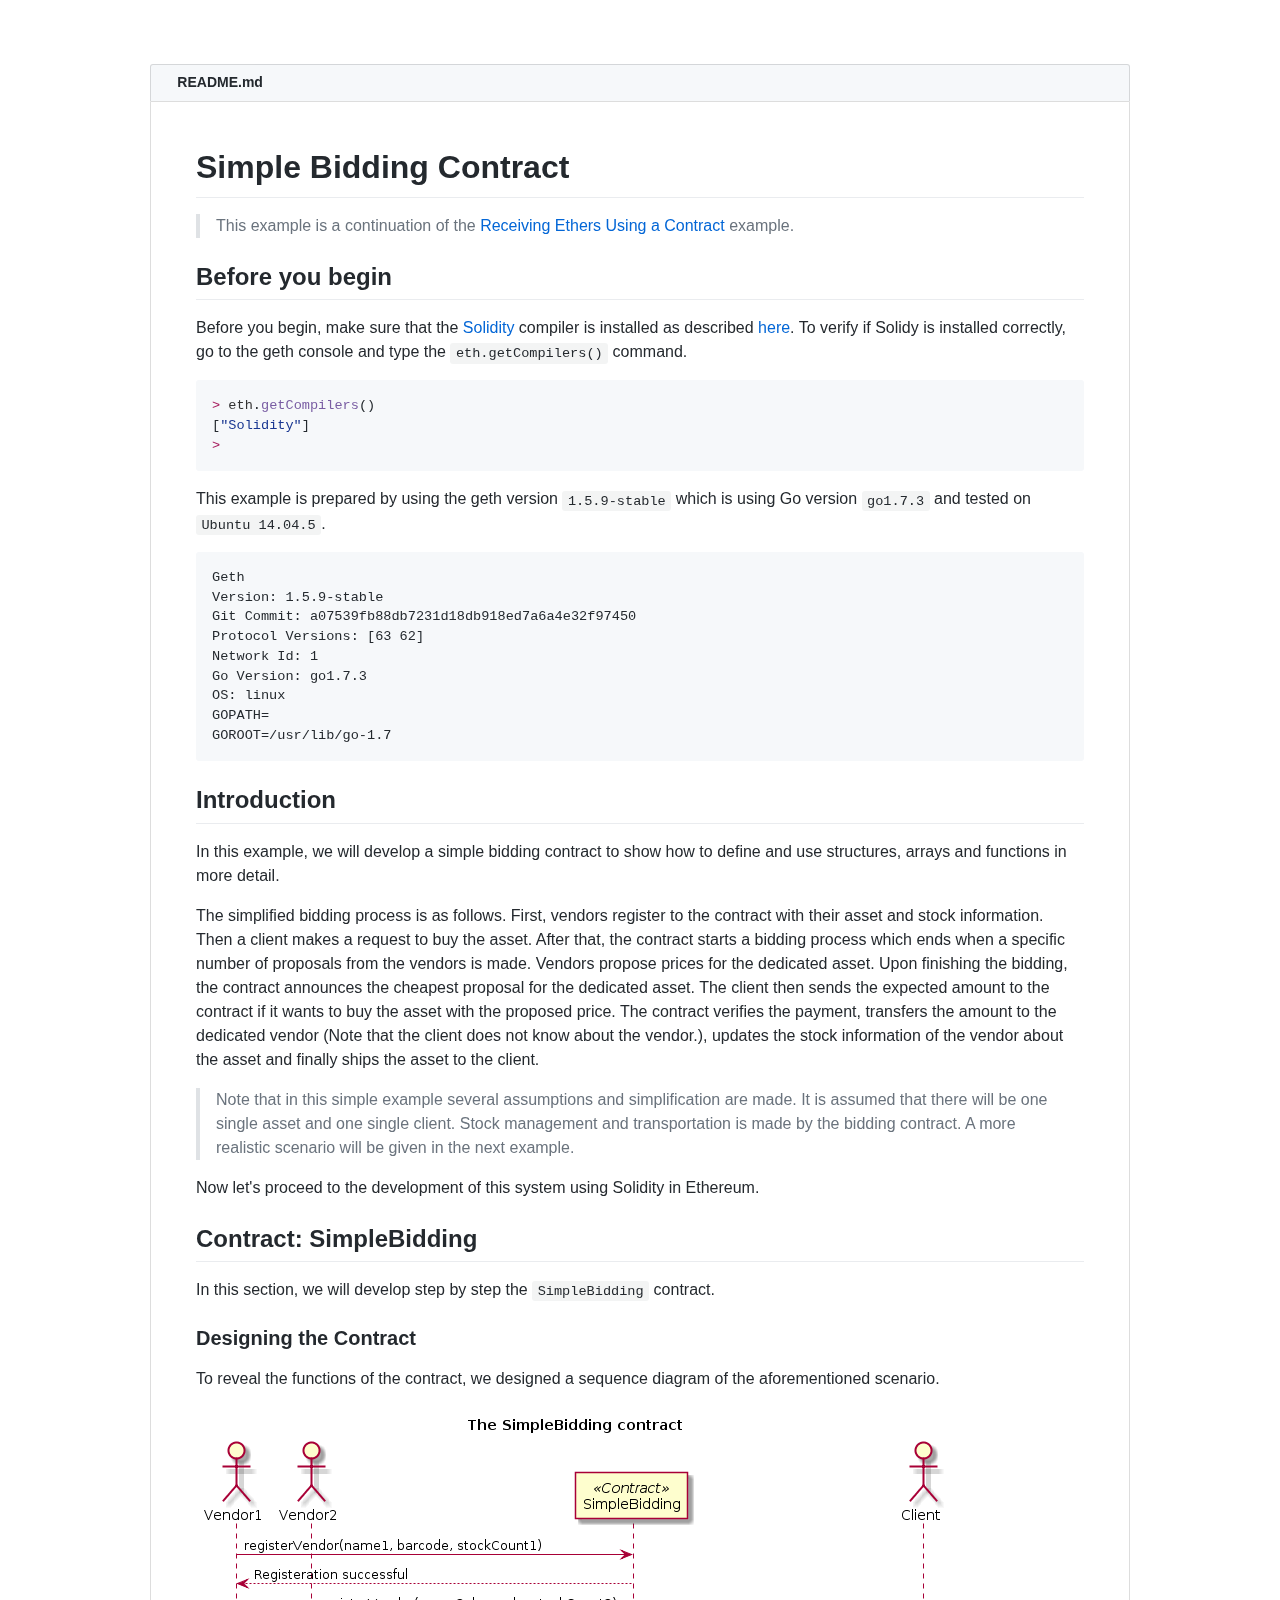
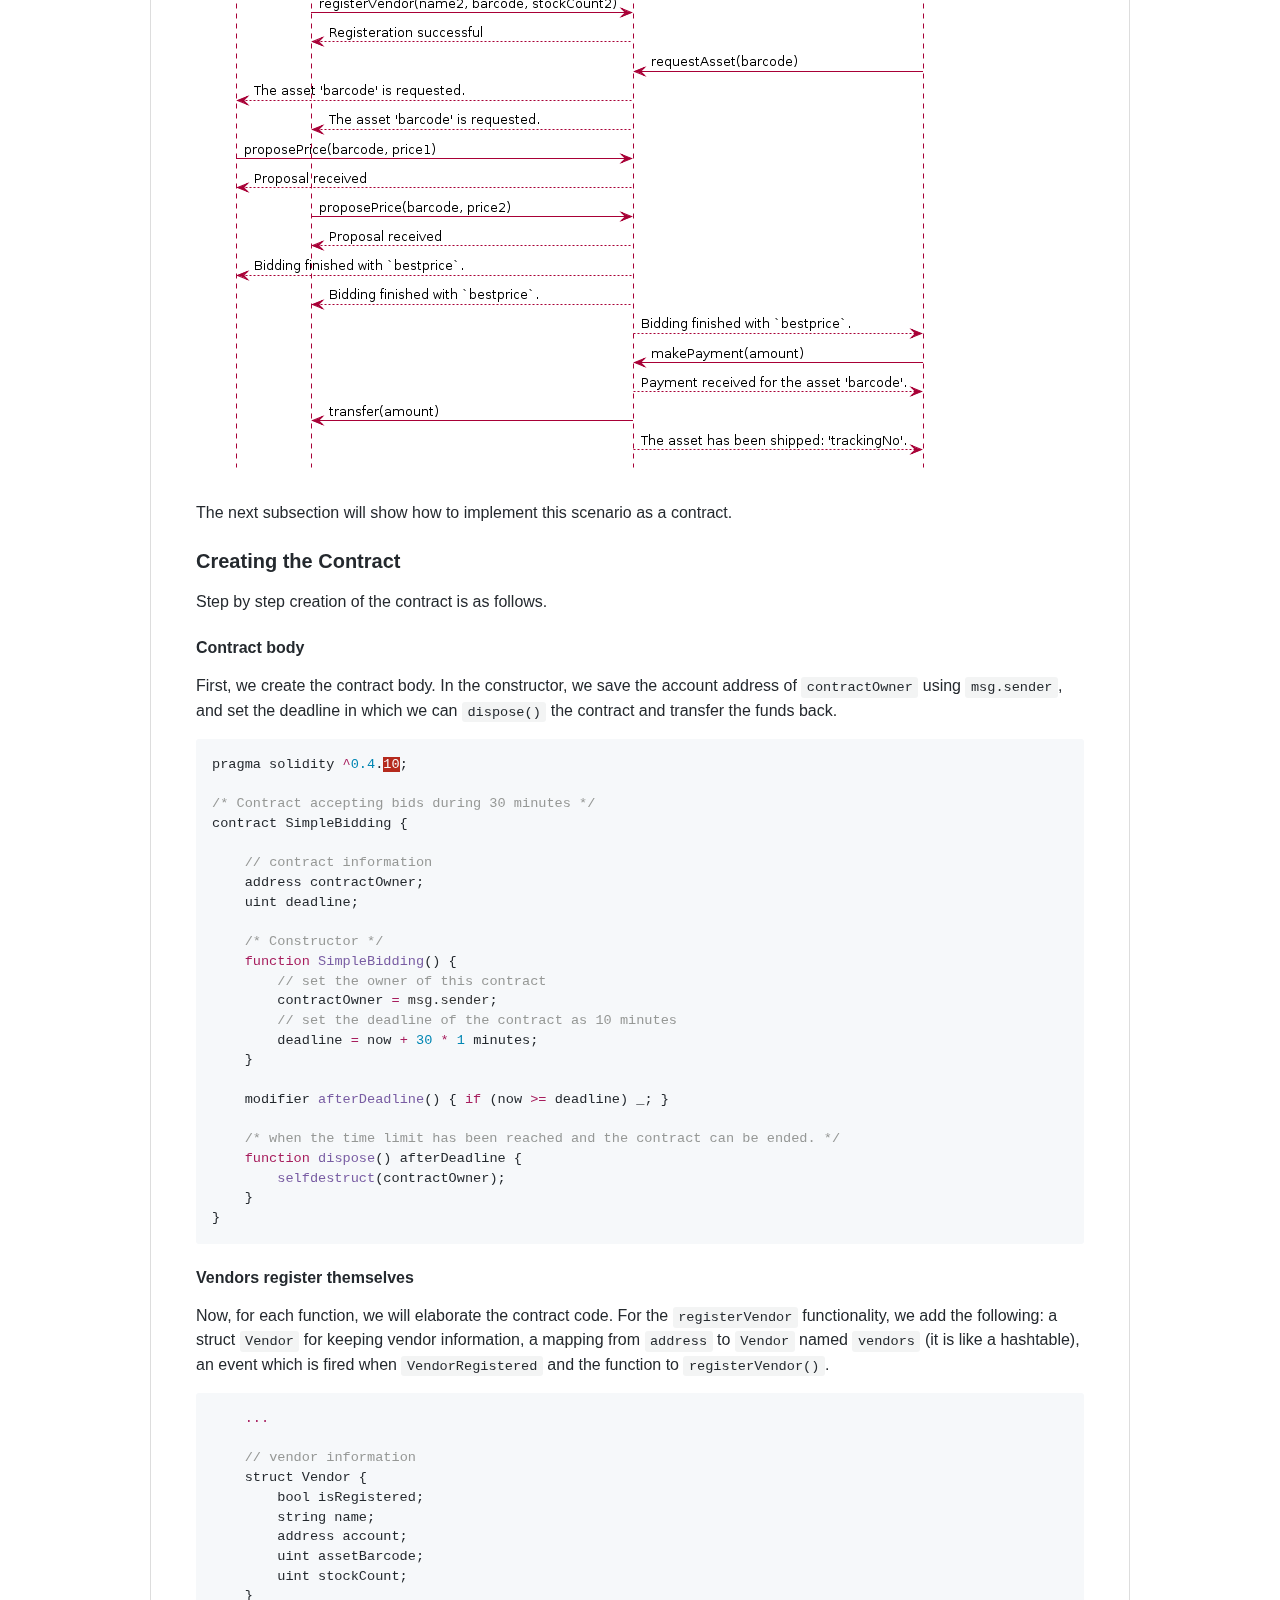
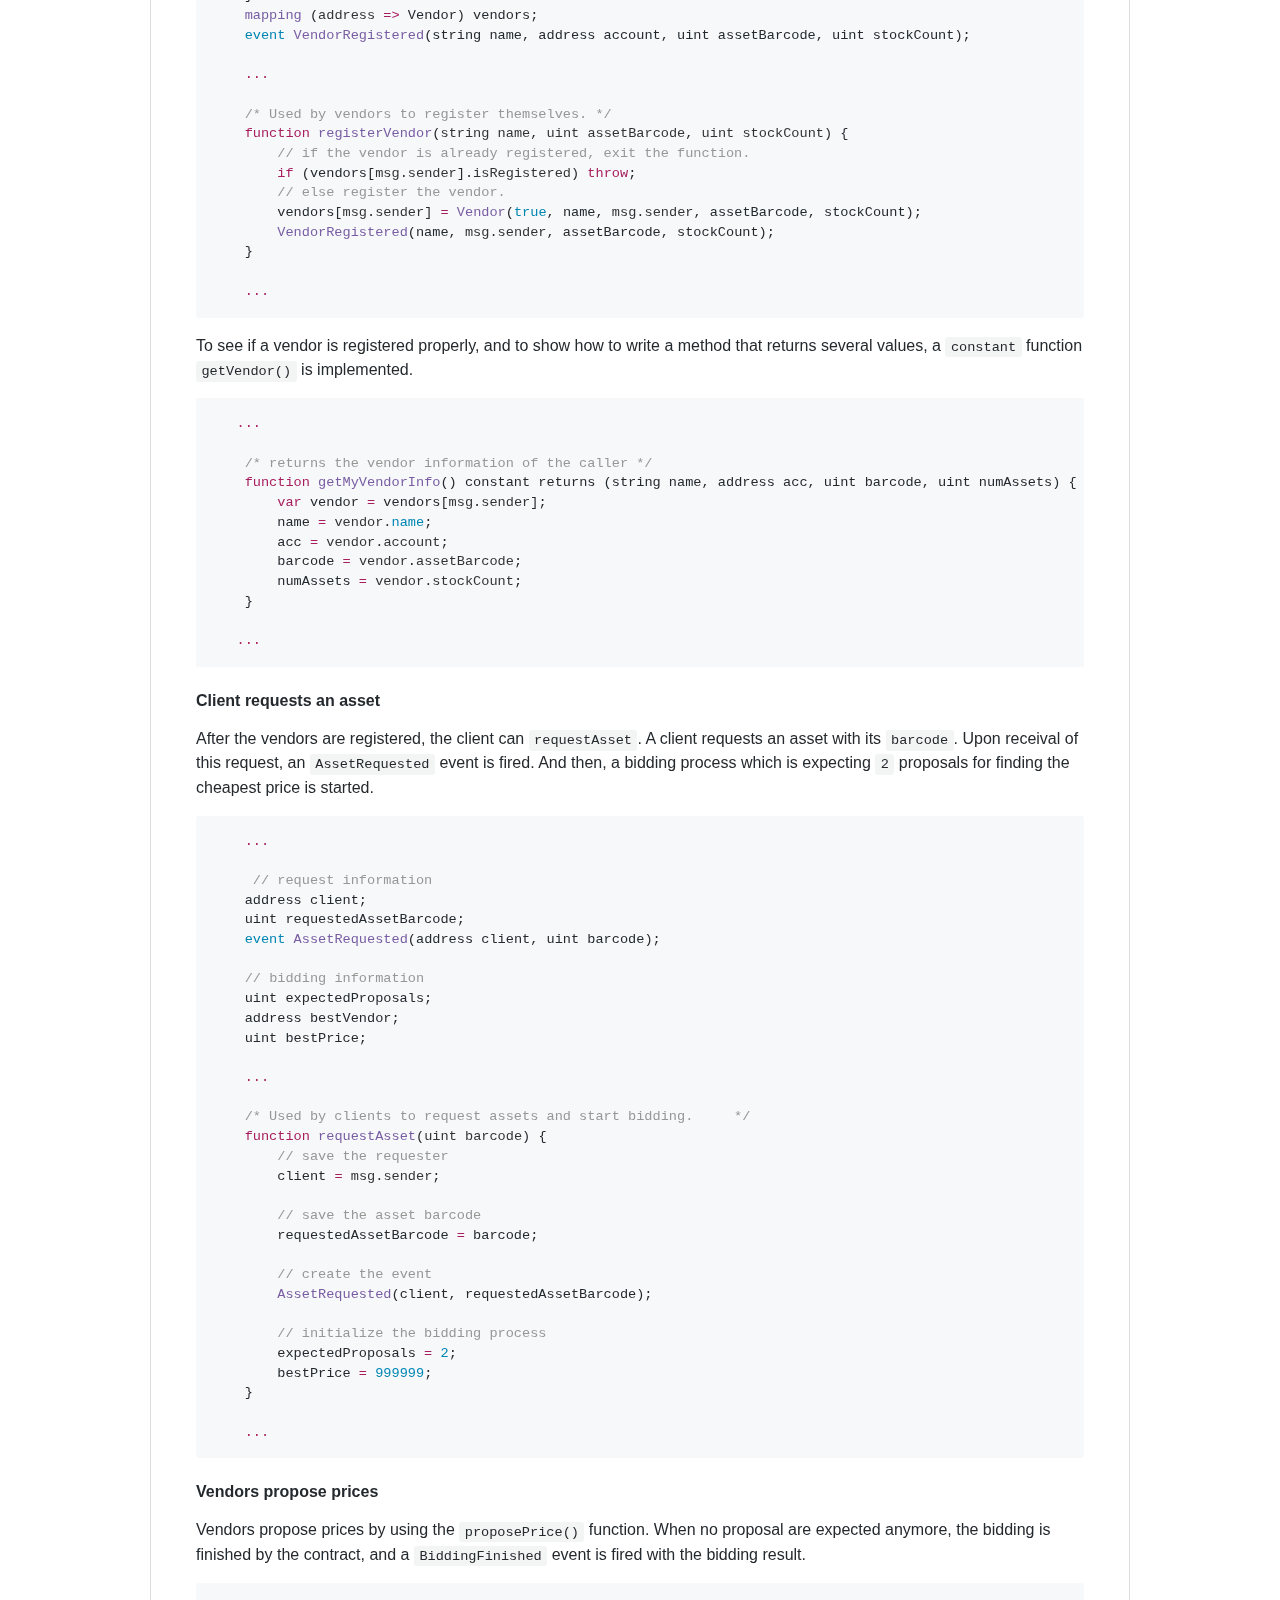
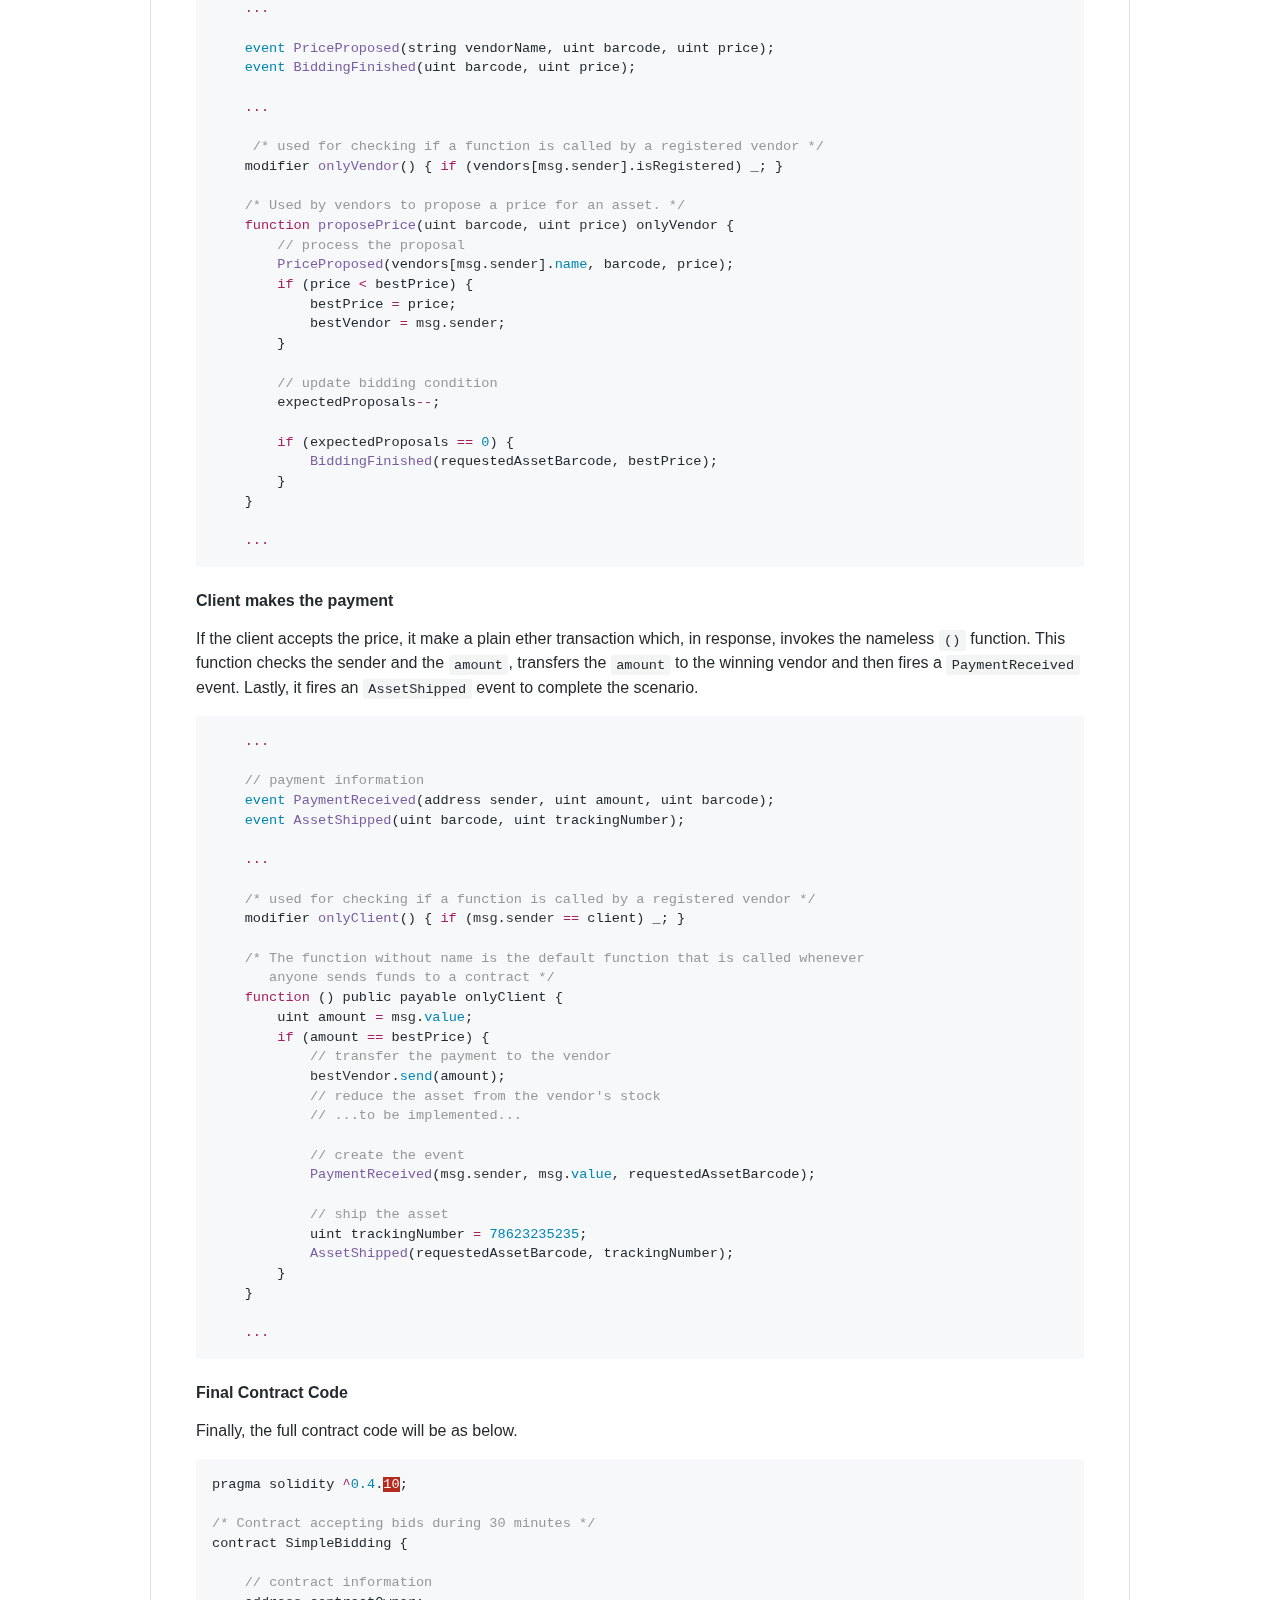
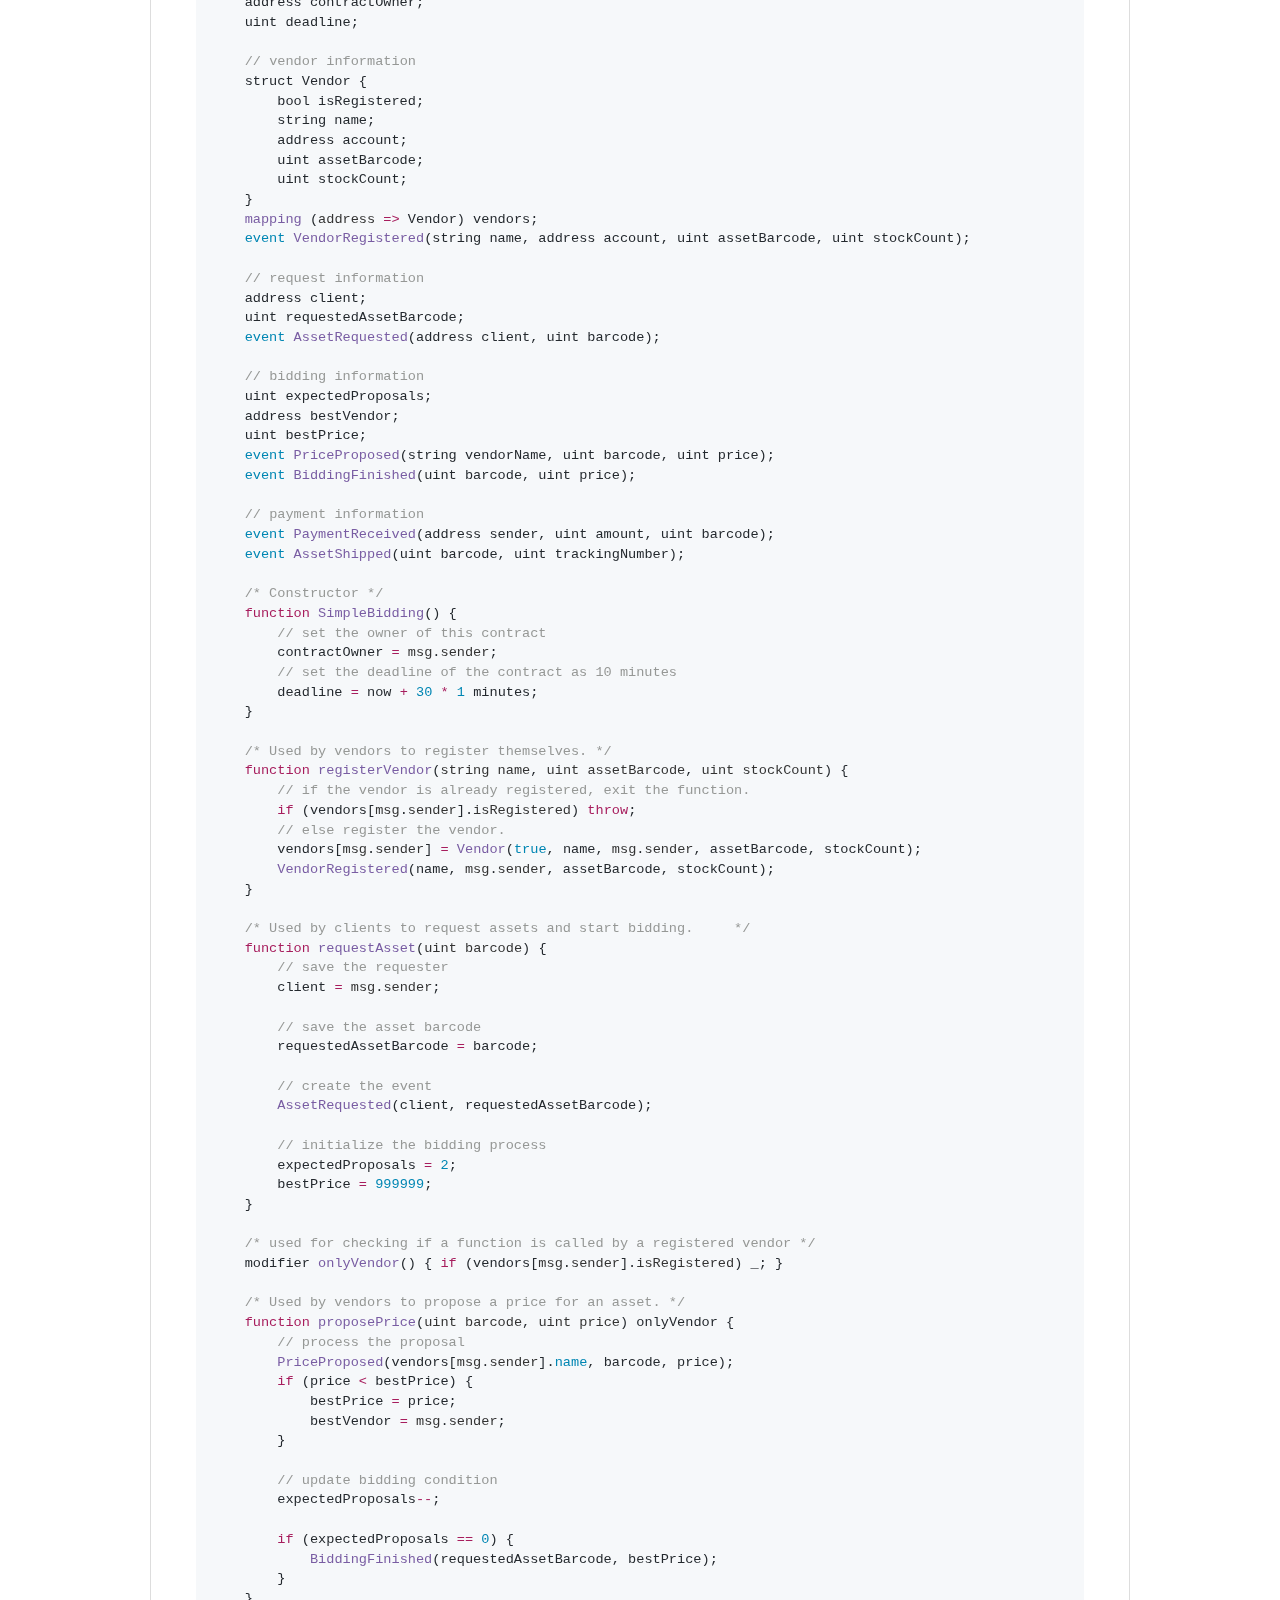
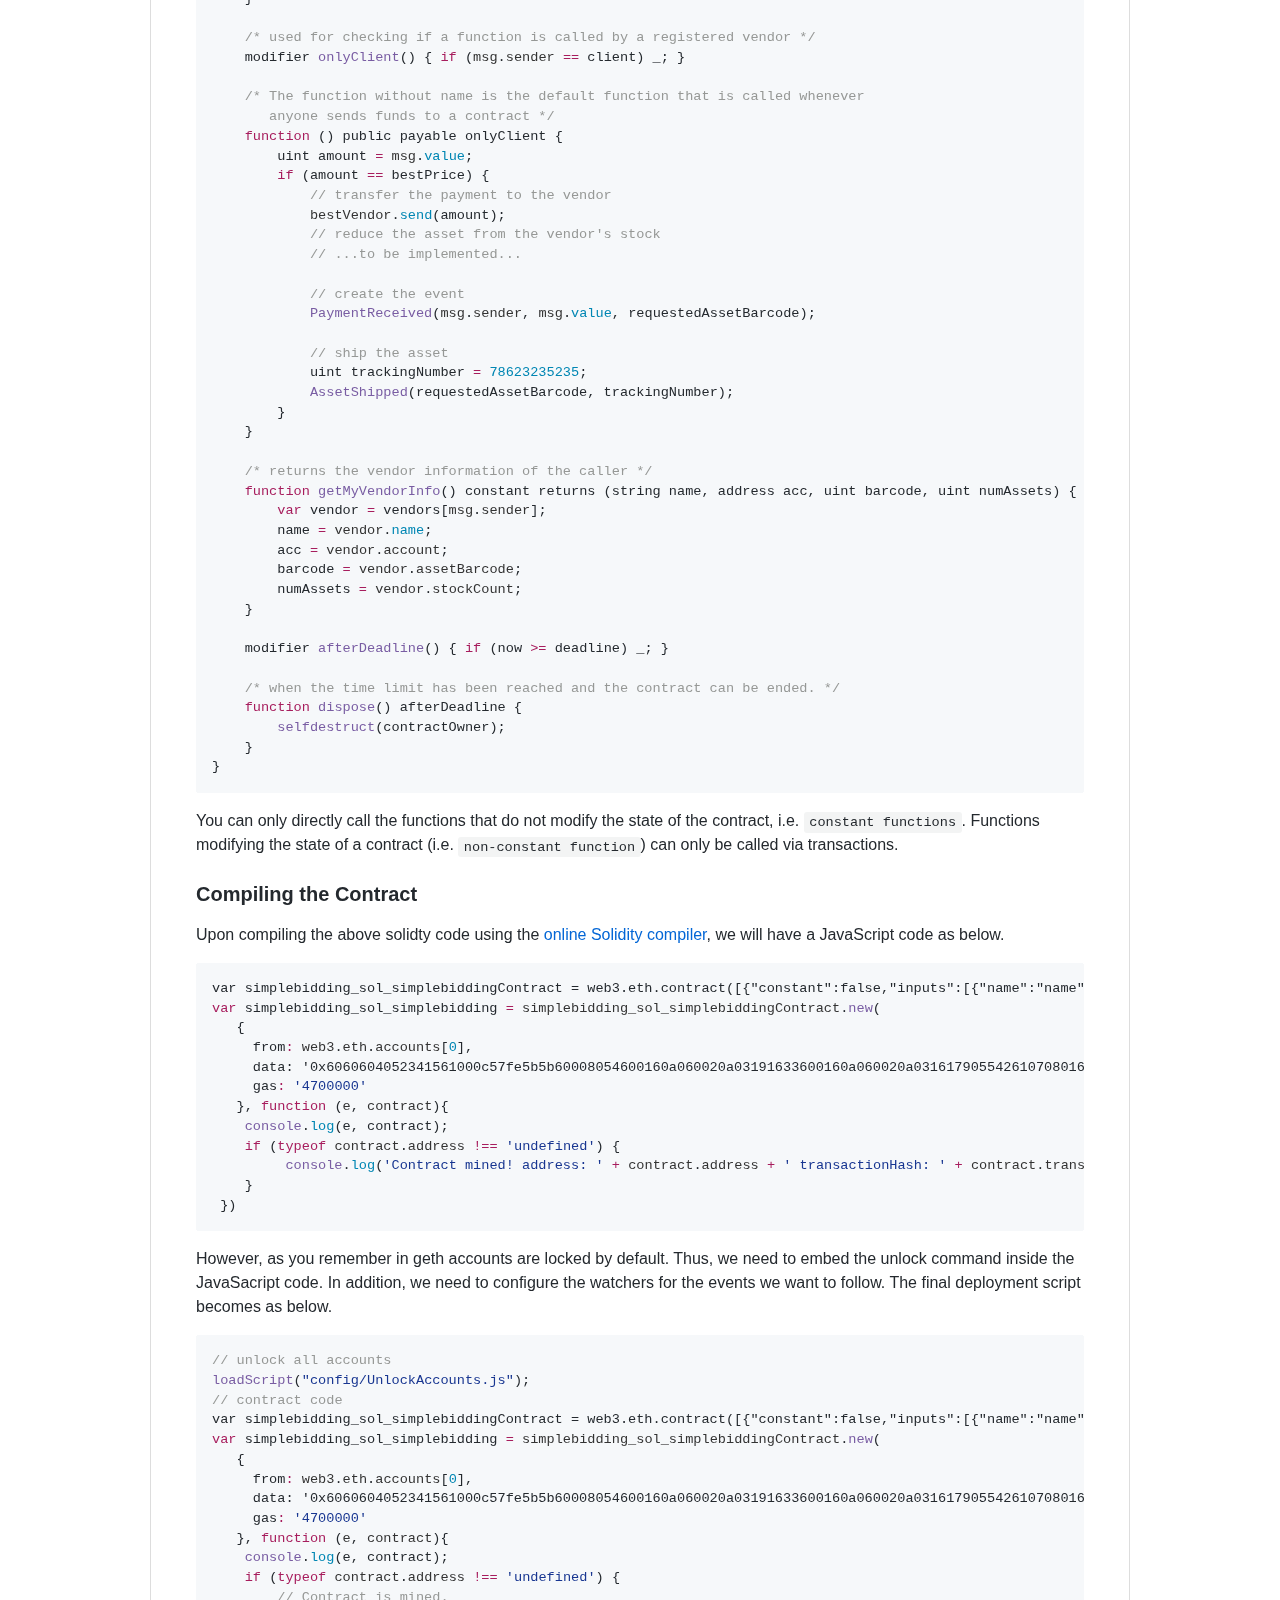
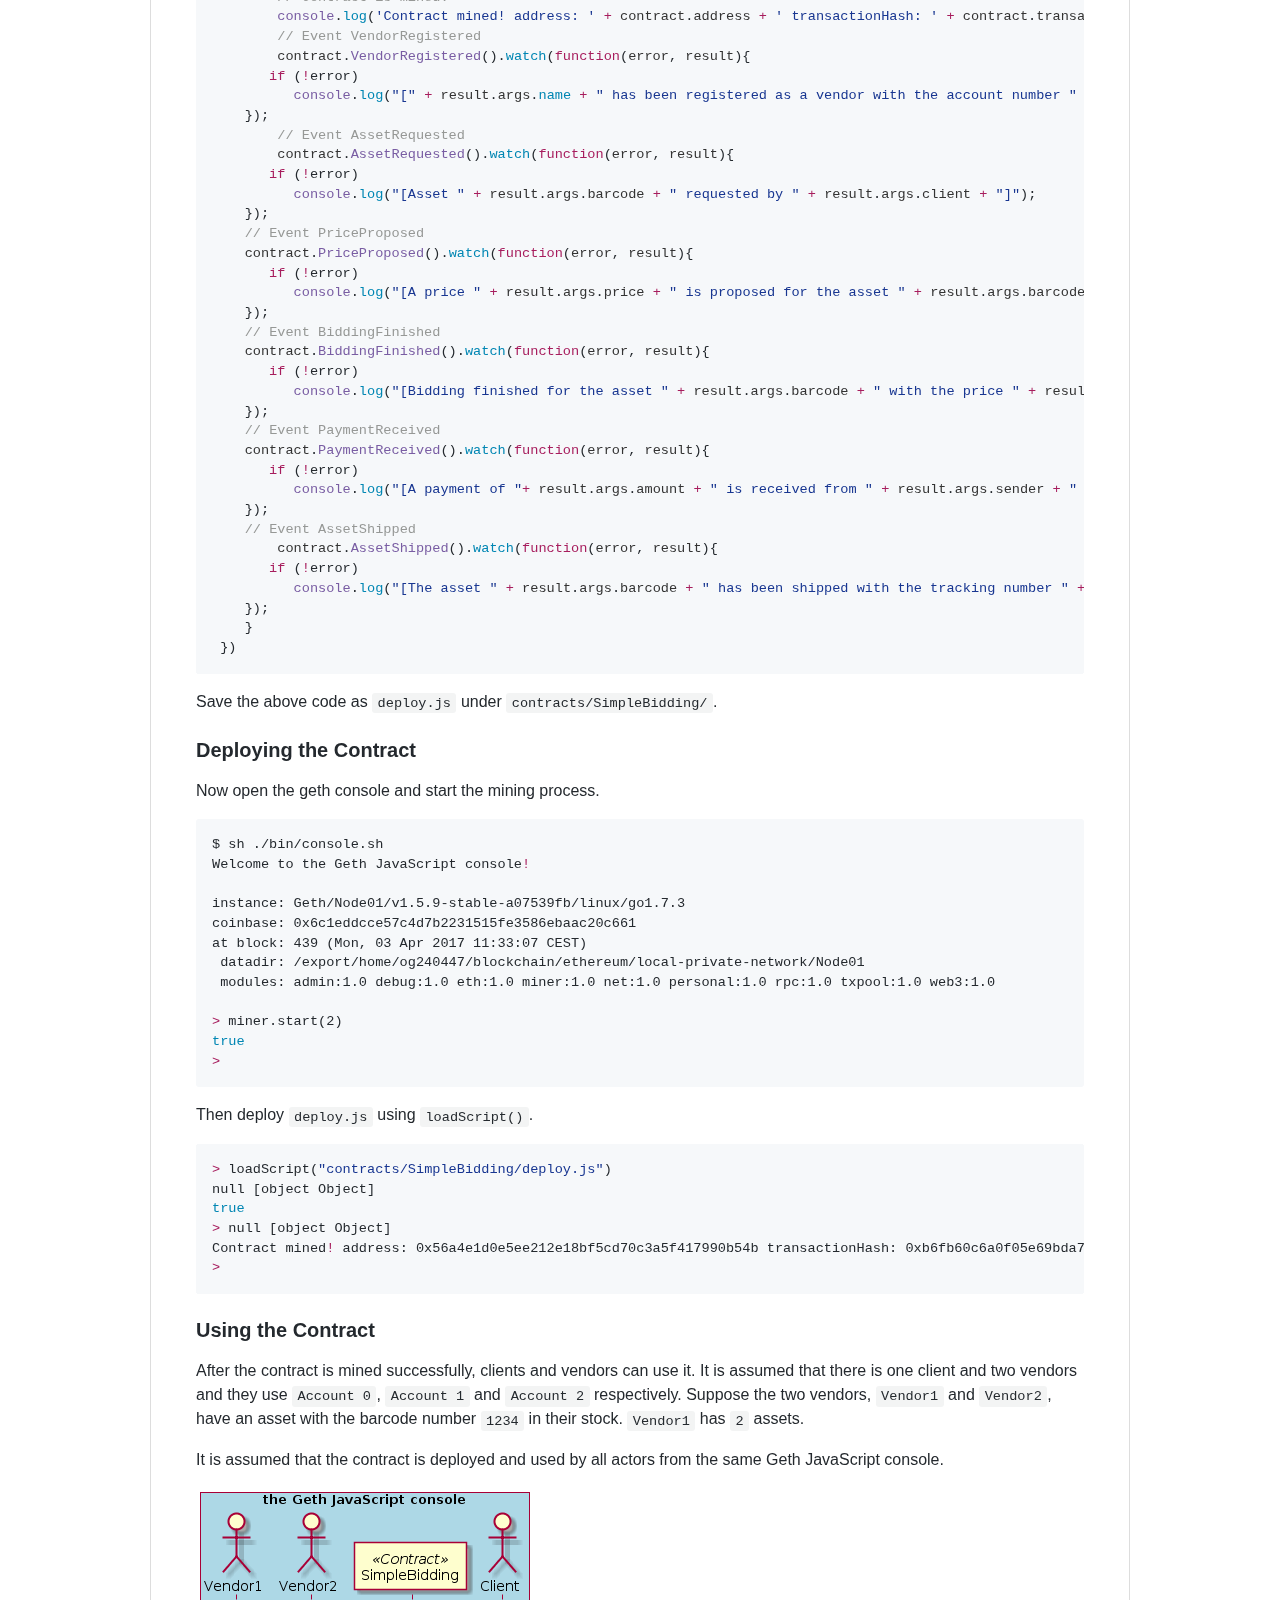
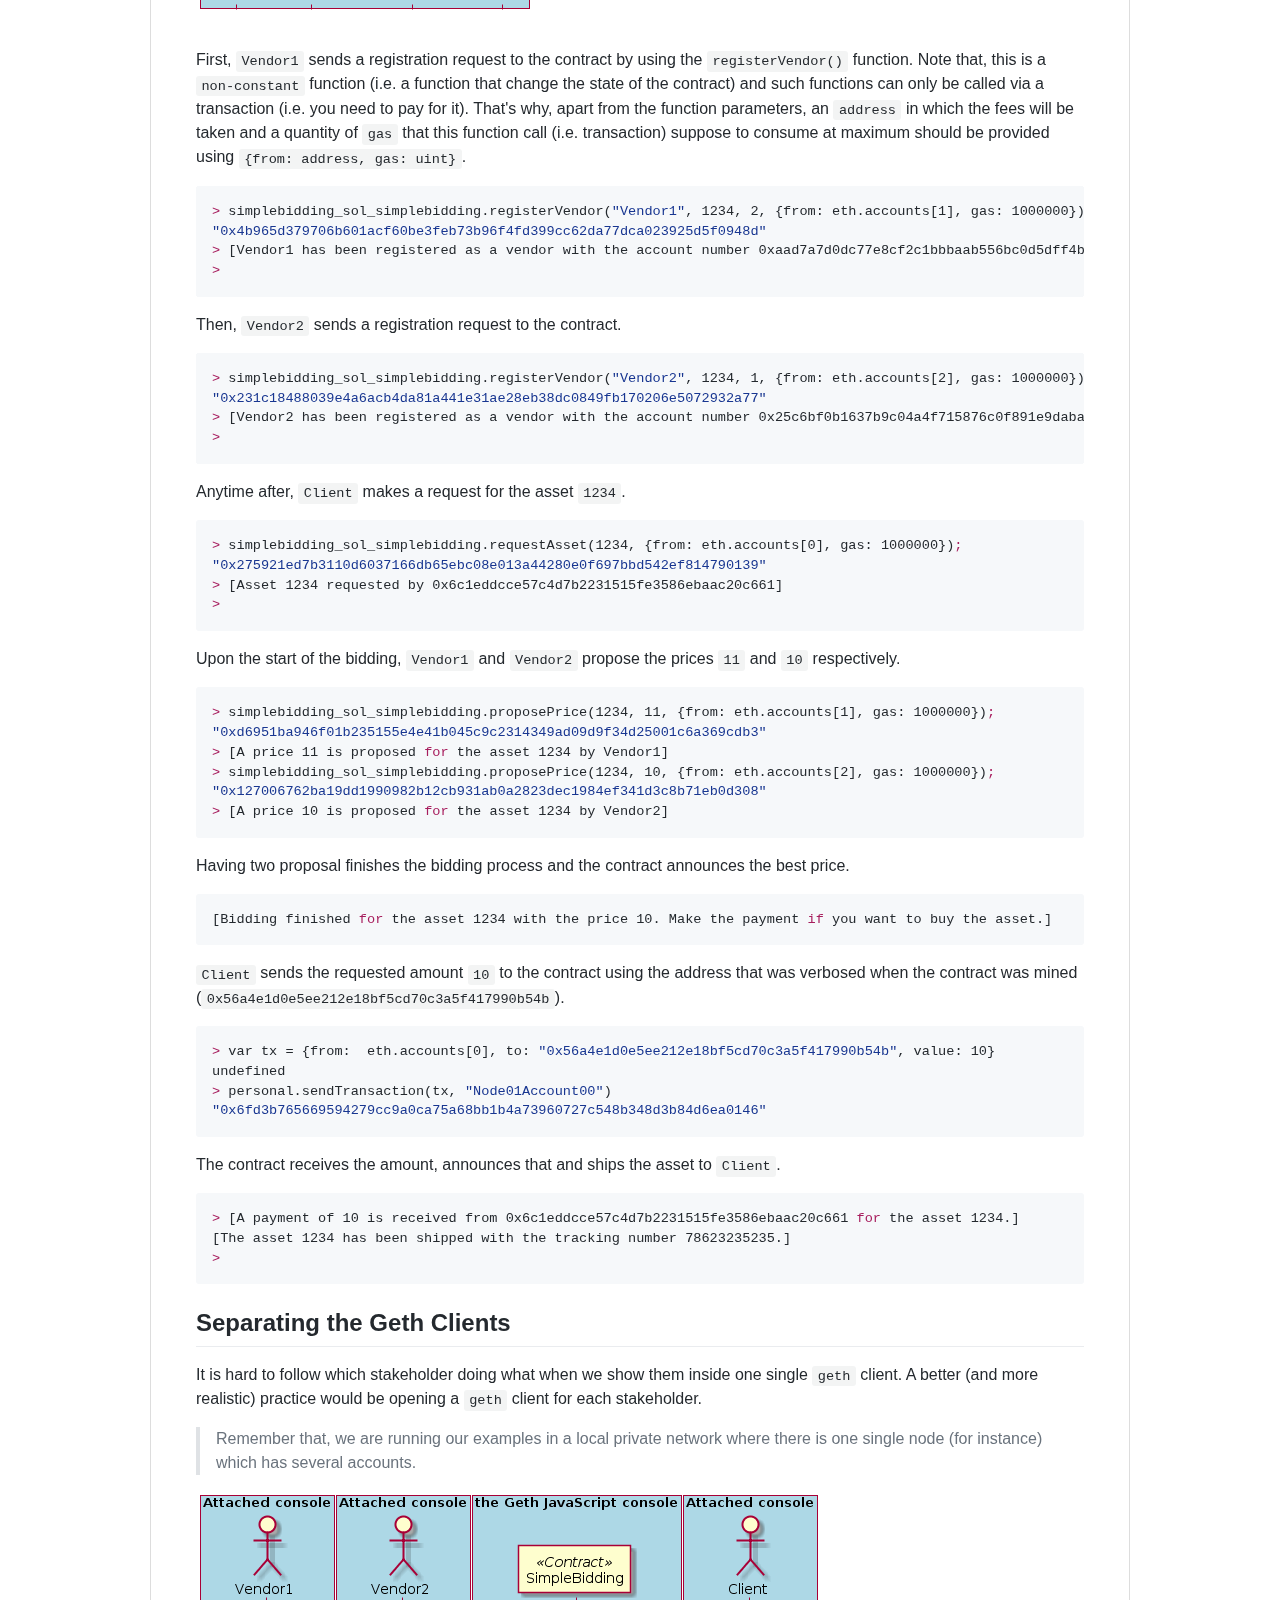
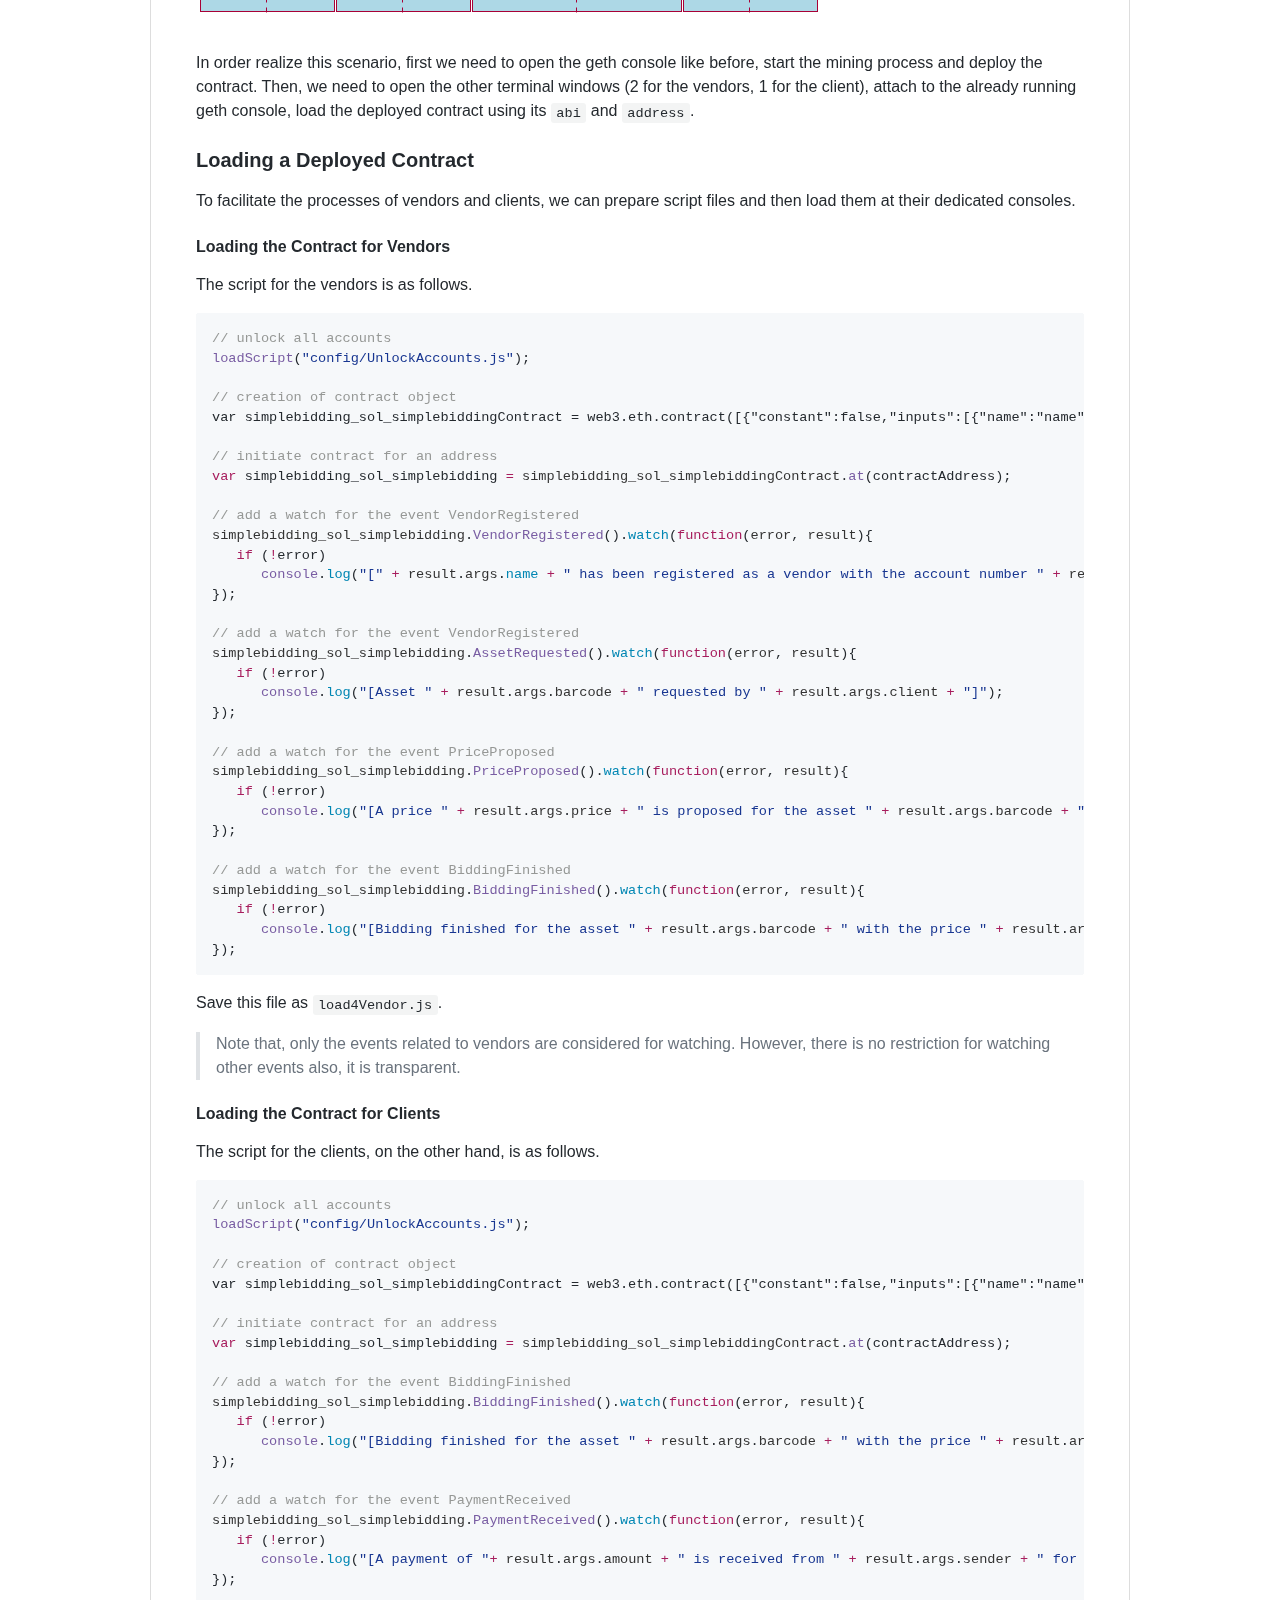
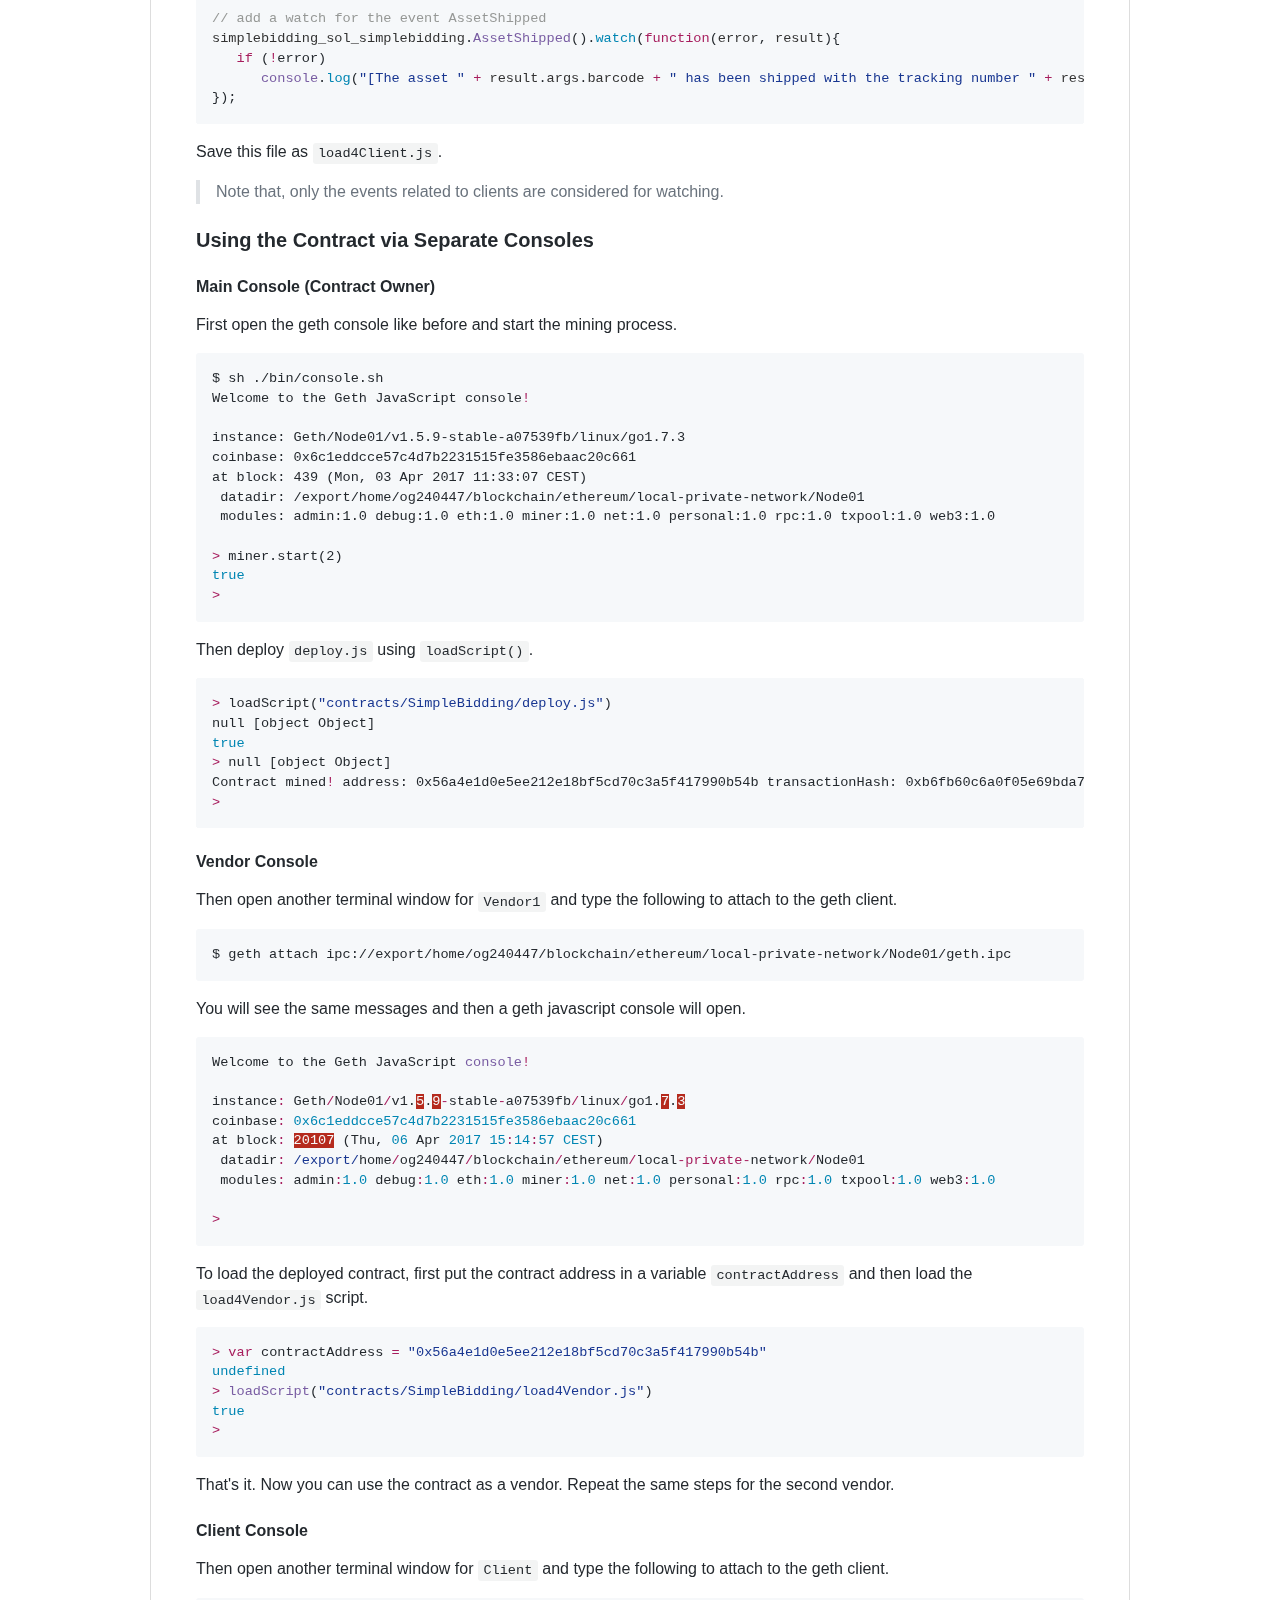
==== ethereum/local-private-network/contracts/03-SimpleBidding/index.html @ a6dc3fc5 "Generate html and wiki" ====
<!DOCTYPE html>
<!-- saved from url=(0022)http://localhost:6419/ -->
<html lang="en"><head><meta http-equiv="Content-Type" content="text/html; charset=UTF-8">
  
  <title>README.md - Grip</title>
  <link rel="icon" href="http://localhost:6419/__/grip/static/favicon.ico">
  <link rel="stylesheet" href="./index_files/frameworks-5b61aadc846f0818981ceec31b49c475fb084c163fdec5efbc2c21ef539092a9.css">
  <link rel="stylesheet" href="./index_files/github-9e591dcc1f30d2a6ac3773da2f8c05987a4a148bae15713c4be9bb62b6e92b26.css">
  <link rel="stylesheet" href="./index_files/site-f4fa6ace91e5f0fabb47e8405e5ecf6a9815949cd3958338f6578e626cd443d7.css">
  <link rel="stylesheet" href="./index_files/octicons.css">
  <style>
    /* Page tweaks */
    .preview-page {
      margin-top: 64px;
    }
    /* User-content tweaks */
    .timeline-comment-wrapper > .timeline-comment:after,
    .timeline-comment-wrapper > .timeline-comment:before {
      content: none;
    }
    /* User-content overrides */
    .discussion-timeline.wide {
      width: 920px;
    }
  </style>
</head>
<body>
  <div class="page">
    <div id="preview-page" class="preview-page" data-autorefresh-url="/__/grip/refresh/">

    

      <div role="main" class="main-content">
        <div class="container new-discussion-timeline experiment-repo-nav">
          <div class="repository-content">
            <div id="readme" class="readme boxed-group clearfix announce instapaper_body md">
              
                <h3>
                  <span class="octicon octicon-book"></span>
                  README.md
                </h3>
              
              <article class="markdown-body entry-content" itemprop="text" id="grip-content">
                <h1>
<a id="user-content-simple-bidding-contract" class="anchor" href="http://localhost:6419/#simple-bidding-contract" aria-hidden="true"><span aria-hidden="true" class="octicon octicon-link"></span></a>Simple Bidding Contract</h1>

<blockquote>
<p>This example is a continuation of the <a href="http://localhost:6419/02-ReceiveEther/README.md">Receiving Ethers Using a Contract</a> example.</p>
</blockquote>

<h2>
<a id="user-content-before-you-begin" class="anchor" href="http://localhost:6419/#before-you-begin" aria-hidden="true"><span aria-hidden="true" class="octicon octicon-link"></span></a>Before you begin</h2>

<p>Before you begin, make sure that the <a href="http://solidity.readthedocs.io/en/develop/index.html">Solidity</a> compiler is installed as described <a href="https://github.com/ethereum/go-ethereum/wiki/Contract-Tutorial#install-solc-on-ubuntu">here</a>. To verify if Solidy is installed correctly, go to the geth console and type the <code>eth.getCompilers()</code> command.</p>

<div class="highlight highlight-source-js"><pre><span class="pl-k">&gt;</span> <span class="pl-smi">eth</span>.<span class="pl-en">getCompilers</span>()
[<span class="pl-s"><span class="pl-pds">"</span>Solidity<span class="pl-pds">"</span></span>]
<span class="pl-k">&gt;</span> </pre></div>

<p>This example is prepared by using the geth version <code>1.5.9-stable</code> which is using Go version <code>go1.7.3</code> and tested on <code>Ubuntu 14.04.5</code>. </p>

<div class="highlight highlight-source-shell"><pre>Geth
Version: 1.5.9-stable
Git Commit: a07539fb88db7231d18db918ed7a6a4e32f97450
Protocol Versions: [63 62]
Network Id: 1
Go Version: go1.7.3
OS: linux
GOPATH=
GOROOT=/usr/lib/go-1.7</pre></div>

<h2>
<a id="user-content-introduction" class="anchor" href="http://localhost:6419/#introduction" aria-hidden="true"><span aria-hidden="true" class="octicon octicon-link"></span></a>Introduction</h2>

<p>In this example, we will develop a simple bidding contract to show how to define and use structures, arrays and functions in more detail.</p>

<p>The simplified bidding process is as follows. First, vendors register to the contract with their asset and stock information. Then a client makes a request to buy the asset. After that, the contract starts a bidding process which ends when a specific number of proposals from the vendors is made. Vendors propose prices for the dedicated asset. Upon finishing the bidding, the contract announces the cheapest proposal for the dedicated asset. The client then sends the expected amount to the contract if it wants to buy the asset with the proposed price. The contract verifies the payment, transfers the amount to the dedicated vendor (Note that the client does not know about the vendor.), updates the stock information of the vendor about the asset and finally ships the asset to the client.</p>

<blockquote>
<p>Note that in this simple example several assumptions and simplification are made. It is assumed that there will be one single asset and one single client. Stock management and transportation is made by the bidding contract. A more realistic scenario will be given in the next example.</p>
</blockquote>

<p>Now let's proceed to the development of this system using Solidity in Ethereum.</p>

<h2>
<a id="user-content-contract-simplebidding" class="anchor" href="http://localhost:6419/#contract-simplebidding" aria-hidden="true"><span aria-hidden="true" class="octicon octicon-link"></span></a>Contract: SimpleBidding</h2>

<p>In this section, we will develop step by step the <code>SimpleBidding</code> contract. </p>

<h3>
<a id="user-content-designing-the-contract" class="anchor" href="http://localhost:6419/#designing-the-contract" aria-hidden="true"><span aria-hidden="true" class="octicon octicon-link"></span></a>Designing the Contract</h3>

<p>To reveal the functions of the contract, we designed a sequence diagram of the aforementioned scenario.</p>

<p><a href="./index_files/Simple_Bidding_Interaction.png" target="_blank"><img src="./index_files/Simple_Bidding_Interaction.png" alt="Example Simple Bidding Scenario" style="max-width:100%;"></a></p>

<p>The next subsection will show how to implement this scenario as a contract.</p>

<h3>
<a id="user-content-creating-the-contract" class="anchor" href="http://localhost:6419/#creating-the-contract" aria-hidden="true"><span aria-hidden="true" class="octicon octicon-link"></span></a>Creating the Contract</h3>

<p>Step by step creation of the contract is as follows.</p>

<h4>
<a id="user-content-contract-body" class="anchor" href="http://localhost:6419/#contract-body" aria-hidden="true"><span aria-hidden="true" class="octicon octicon-link"></span></a>Contract body</h4>

<p>First, we create the contract body. In the constructor, we save the account address of <code>contractOwner</code> using <code>msg.sender</code>, and set the deadline in which we can <code>dispose()</code> the contract and transfer the funds back.</p>

<div class="highlight highlight-source-js"><pre>pragma solidity <span class="pl-k">^</span><span class="pl-c1">0.4</span>.<span class="pl-ii">10</span>;

<span class="pl-c">/* Contract accepting bids during 30 minutes */</span>
contract SimpleBidding {

    <span class="pl-c"><span class="pl-c">//</span> contract information</span>
    address contractOwner;
    uint deadline;

    <span class="pl-c">/* Constructor */</span>
    <span class="pl-k">function</span> <span class="pl-en">SimpleBidding</span>() {
        <span class="pl-c"><span class="pl-c">//</span> set the owner of this contract</span>
        contractOwner <span class="pl-k">=</span> <span class="pl-smi">msg</span>.<span class="pl-smi">sender</span>;
        <span class="pl-c"><span class="pl-c">//</span> set the deadline of the contract as 10 minutes</span>
        deadline <span class="pl-k">=</span> now <span class="pl-k">+</span> <span class="pl-c1">30</span> <span class="pl-k">*</span> <span class="pl-c1">1</span> minutes;
    }         

    modifier <span class="pl-en">afterDeadline</span>() { <span class="pl-k">if</span> (now <span class="pl-k">&gt;=</span> deadline) _; }

    <span class="pl-c">/* when the time limit has been reached and the contract can be ended. */</span>
    <span class="pl-k">function</span> <span class="pl-en">dispose</span>() afterDeadline {
        <span class="pl-en">selfdestruct</span>(contractOwner);
    }
}</pre></div>

<h4>
<a id="user-content-vendors-register-themselves" class="anchor" href="http://localhost:6419/#vendors-register-themselves" aria-hidden="true"><span aria-hidden="true" class="octicon octicon-link"></span></a>Vendors register themselves</h4>

<p>Now, for each function, we will elaborate the contract code. For the <code>registerVendor</code> functionality, we add the following: a struct <code>Vendor</code> for keeping vendor information, a mapping from <code>address</code> to <code>Vendor</code> named <code>vendors</code> (it is like a hashtable), an event which is fired when <code>VendorRegistered</code> and the function to <code>registerVendor()</code>.</p>

<div class="highlight highlight-source-js"><pre>    <span class="pl-k">...</span>

    <span class="pl-c"><span class="pl-c">//</span> vendor information</span>
    struct Vendor {
        bool isRegistered;
        string name;
        address account;
        uint assetBarcode;
        uint stockCount;
    }
    <span class="pl-en">mapping</span> (<span class="pl-smi">address</span> <span class="pl-k">=&gt;</span> Vendor) vendors;
    <span class="pl-c1">event</span> <span class="pl-en">VendorRegistered</span>(string name, address account, uint assetBarcode, uint stockCount);

    <span class="pl-k">...</span>

    <span class="pl-c">/* Used by vendors to register themselves. */</span>
    <span class="pl-k">function</span> <span class="pl-en">registerVendor</span>(<span class="pl-smi">string</span> <span class="pl-smi">name</span>, <span class="pl-smi">uint</span> <span class="pl-smi">assetBarcode</span>, <span class="pl-smi">uint</span> <span class="pl-smi">stockCount</span>) {
        <span class="pl-c"><span class="pl-c">//</span> if the vendor is already registered, exit the function.</span>
        <span class="pl-k">if</span> (vendors[<span class="pl-smi">msg</span>.<span class="pl-smi">sender</span>].<span class="pl-smi">isRegistered</span>) <span class="pl-k">throw</span>;
        <span class="pl-c"><span class="pl-c">//</span> else register the vendor.</span>
        vendors[<span class="pl-smi">msg</span>.<span class="pl-smi">sender</span>] <span class="pl-k">=</span> <span class="pl-en">Vendor</span>(<span class="pl-c1">true</span>, name, <span class="pl-smi">msg</span>.<span class="pl-smi">sender</span>, assetBarcode, stockCount);
        <span class="pl-en">VendorRegistered</span>(name, <span class="pl-smi">msg</span>.<span class="pl-smi">sender</span>, assetBarcode, stockCount);
    }

    <span class="pl-k">...</span>
</pre></div>

<p>To see if a vendor is registered properly, and to show how to write a method that returns several values, a <code>constant</code> function <code>getVendor()</code> is implemented.</p>

<div class="highlight highlight-source-js"><pre>   <span class="pl-k">...</span>

    <span class="pl-c">/* returns the vendor information of the caller */</span>
    <span class="pl-k">function</span> <span class="pl-en">getMyVendorInfo</span>() constant returns (string name, address acc, uint barcode, uint numAssets) {
        <span class="pl-k">var</span> vendor <span class="pl-k">=</span> vendors[<span class="pl-smi">msg</span>.<span class="pl-smi">sender</span>];
        name <span class="pl-k">=</span> <span class="pl-smi">vendor</span>.<span class="pl-c1">name</span>;
        acc <span class="pl-k">=</span> <span class="pl-smi">vendor</span>.<span class="pl-smi">account</span>;
        barcode <span class="pl-k">=</span> <span class="pl-smi">vendor</span>.<span class="pl-smi">assetBarcode</span>;
        numAssets <span class="pl-k">=</span> <span class="pl-smi">vendor</span>.<span class="pl-smi">stockCount</span>;
    }

   <span class="pl-k">...</span></pre></div>

<h4>
<a id="user-content-client-requests-an-asset" class="anchor" href="http://localhost:6419/#client-requests-an-asset" aria-hidden="true"><span aria-hidden="true" class="octicon octicon-link"></span></a>Client requests an asset</h4>

<p>After the vendors are registered, the client can <code>requestAsset</code>. A client requests an asset with its <code>barcode</code>. Upon receival of this request, an <code>AssetRequested</code> event is fired. And then, a bidding process which is expecting <code>2</code> proposals for finding the cheapest price is started.</p>

<div class="highlight highlight-source-js"><pre>    <span class="pl-k">...</span>

     <span class="pl-c"><span class="pl-c">//</span> request information</span>
    address client;
    uint requestedAssetBarcode;
    <span class="pl-c1">event</span> <span class="pl-en">AssetRequested</span>(address client, uint barcode);

    <span class="pl-c"><span class="pl-c">//</span> bidding information</span>
    uint expectedProposals;
    address bestVendor;
    uint bestPrice;

    <span class="pl-k">...</span>

    <span class="pl-c">/* Used by clients to request assets and start bidding.     */</span> 
    <span class="pl-k">function</span> <span class="pl-en">requestAsset</span>(<span class="pl-smi">uint</span> <span class="pl-smi">barcode</span>) {
        <span class="pl-c"><span class="pl-c">//</span> save the requester</span>
        client <span class="pl-k">=</span> <span class="pl-smi">msg</span>.<span class="pl-smi">sender</span>;

        <span class="pl-c"><span class="pl-c">//</span> save the asset barcode</span>
        requestedAssetBarcode <span class="pl-k">=</span> barcode;

        <span class="pl-c"><span class="pl-c">//</span> create the event</span>
        <span class="pl-en">AssetRequested</span>(client, requestedAssetBarcode);

        <span class="pl-c"><span class="pl-c">//</span> initialize the bidding process</span>
        expectedProposals <span class="pl-k">=</span> <span class="pl-c1">2</span>;
        bestPrice <span class="pl-k">=</span> <span class="pl-c1">999999</span>;
    }

    <span class="pl-k">...</span>   </pre></div>

<h4>
<a id="user-content-vendors-propose-prices" class="anchor" href="http://localhost:6419/#vendors-propose-prices" aria-hidden="true"><span aria-hidden="true" class="octicon octicon-link"></span></a>Vendors propose prices</h4>

<p>Vendors propose prices by using the <code>proposePrice()</code> function. When no proposal are expected anymore, the bidding is finished by the contract, and a <code>BiddingFinished</code> event is fired with the bidding result.</p>

<div class="highlight highlight-source-js"><pre>    <span class="pl-k">...</span>

    <span class="pl-c1">event</span> <span class="pl-en">PriceProposed</span>(string vendorName, uint barcode, uint price);
    <span class="pl-c1">event</span> <span class="pl-en">BiddingFinished</span>(uint barcode, uint price);

    <span class="pl-k">...</span>

     <span class="pl-c">/* used for checking if a function is called by a registered vendor */</span>
    modifier <span class="pl-en">onlyVendor</span>() { <span class="pl-k">if</span> (vendors[<span class="pl-smi">msg</span>.<span class="pl-smi">sender</span>].<span class="pl-smi">isRegistered</span>) _; }

    <span class="pl-c">/* Used by vendors to propose a price for an asset. */</span>
    <span class="pl-k">function</span> <span class="pl-en">proposePrice</span>(<span class="pl-smi">uint</span> <span class="pl-smi">barcode</span>, <span class="pl-smi">uint</span> <span class="pl-smi">price</span>) onlyVendor {
        <span class="pl-c"><span class="pl-c">//</span> process the proposal</span>
        <span class="pl-en">PriceProposed</span>(vendors[<span class="pl-smi">msg</span>.<span class="pl-smi">sender</span>].<span class="pl-c1">name</span>, barcode, price);
        <span class="pl-k">if</span> (price <span class="pl-k">&lt;</span> bestPrice) {
            bestPrice <span class="pl-k">=</span> price;
            bestVendor <span class="pl-k">=</span> <span class="pl-smi">msg</span>.<span class="pl-smi">sender</span>;
        }

        <span class="pl-c"><span class="pl-c">//</span> update bidding condition</span>
        expectedProposals<span class="pl-k">--</span>;

        <span class="pl-k">if</span> (expectedProposals <span class="pl-k">==</span> <span class="pl-c1">0</span>) {
            <span class="pl-en">BiddingFinished</span>(requestedAssetBarcode, bestPrice);
        }
    }

    <span class="pl-k">...</span></pre></div>

<h4>
<a id="user-content-client-makes-the-payment" class="anchor" href="http://localhost:6419/#client-makes-the-payment" aria-hidden="true"><span aria-hidden="true" class="octicon octicon-link"></span></a>Client makes the payment</h4>

<p>If the client accepts the price, it make a plain ether transaction which, in response, invokes the nameless <code>()</code> function. This function checks the sender and the <code>amount</code>, transfers the <code>amount</code> to the winning vendor and then fires a <code>PaymentReceived</code> event. Lastly, it fires an <code>AssetShipped</code> event to complete the scenario.</p>

<div class="highlight highlight-source-js"><pre>    <span class="pl-k">...</span>

    <span class="pl-c"><span class="pl-c">//</span> payment information</span>
    <span class="pl-c1">event</span> <span class="pl-en">PaymentReceived</span>(address sender, uint amount, uint barcode);
    <span class="pl-c1">event</span> <span class="pl-en">AssetShipped</span>(uint barcode, uint trackingNumber);

    <span class="pl-k">...</span>

    <span class="pl-c">/* used for checking if a function is called by a registered vendor */</span>
    modifier <span class="pl-en">onlyClient</span>() { <span class="pl-k">if</span> (<span class="pl-smi">msg</span>.<span class="pl-smi">sender</span> <span class="pl-k">==</span> client) _; }

    <span class="pl-c">/* The function without name is the default function that is called whenever </span>
<span class="pl-c">       anyone sends funds to a contract */</span>
    <span class="pl-k">function</span> () public payable onlyClient {
        uint amount <span class="pl-k">=</span> <span class="pl-smi">msg</span>.<span class="pl-c1">value</span>;
        <span class="pl-k">if</span> (amount <span class="pl-k">==</span> bestPrice) {
            <span class="pl-c"><span class="pl-c">//</span> transfer the payment to the vendor</span>
            <span class="pl-smi">bestVendor</span>.<span class="pl-c1">send</span>(amount);
            <span class="pl-c"><span class="pl-c">//</span> reduce the asset from the vendor's stock</span>
            <span class="pl-c"><span class="pl-c">//</span> ...to be implemented...</span>

            <span class="pl-c"><span class="pl-c">//</span> create the event</span>
            <span class="pl-en">PaymentReceived</span>(<span class="pl-smi">msg</span>.<span class="pl-smi">sender</span>, <span class="pl-smi">msg</span>.<span class="pl-c1">value</span>, requestedAssetBarcode);

            <span class="pl-c"><span class="pl-c">//</span> ship the asset</span>
            uint trackingNumber <span class="pl-k">=</span> <span class="pl-c1">78623235235</span>;
            <span class="pl-en">AssetShipped</span>(requestedAssetBarcode, trackingNumber);
        }
    }

    <span class="pl-k">...</span></pre></div>

<h4>
<a id="user-content-final-contract-code" class="anchor" href="http://localhost:6419/#final-contract-code" aria-hidden="true"><span aria-hidden="true" class="octicon octicon-link"></span></a>Final Contract Code</h4>

<p>Finally, the full contract code will be as below.</p>

<div class="highlight highlight-source-js"><pre>pragma solidity <span class="pl-k">^</span><span class="pl-c1">0.4</span>.<span class="pl-ii">10</span>;

<span class="pl-c">/* Contract accepting bids during 30 minutes */</span>
contract SimpleBidding {

    <span class="pl-c"><span class="pl-c">//</span> contract information</span>
    address contractOwner;
    uint deadline;

    <span class="pl-c"><span class="pl-c">//</span> vendor information</span>
    struct Vendor {
        bool isRegistered;
        string name;
        address account;
        uint assetBarcode;
        uint stockCount;
    }
    <span class="pl-en">mapping</span> (<span class="pl-smi">address</span> <span class="pl-k">=&gt;</span> Vendor) vendors;
    <span class="pl-c1">event</span> <span class="pl-en">VendorRegistered</span>(string name, address account, uint assetBarcode, uint stockCount);

    <span class="pl-c"><span class="pl-c">//</span> request information</span>
    address client;
    uint requestedAssetBarcode;
    <span class="pl-c1">event</span> <span class="pl-en">AssetRequested</span>(address client, uint barcode);

    <span class="pl-c"><span class="pl-c">//</span> bidding information</span>
    uint expectedProposals;
    address bestVendor;
    uint bestPrice;
    <span class="pl-c1">event</span> <span class="pl-en">PriceProposed</span>(string vendorName, uint barcode, uint price);
    <span class="pl-c1">event</span> <span class="pl-en">BiddingFinished</span>(uint barcode, uint price);

    <span class="pl-c"><span class="pl-c">//</span> payment information</span>
    <span class="pl-c1">event</span> <span class="pl-en">PaymentReceived</span>(address sender, uint amount, uint barcode);
    <span class="pl-c1">event</span> <span class="pl-en">AssetShipped</span>(uint barcode, uint trackingNumber);

    <span class="pl-c">/* Constructor */</span>
    <span class="pl-k">function</span> <span class="pl-en">SimpleBidding</span>() {
        <span class="pl-c"><span class="pl-c">//</span> set the owner of this contract</span>
        contractOwner <span class="pl-k">=</span> <span class="pl-smi">msg</span>.<span class="pl-smi">sender</span>;
        <span class="pl-c"><span class="pl-c">//</span> set the deadline of the contract as 10 minutes</span>
        deadline <span class="pl-k">=</span> now <span class="pl-k">+</span> <span class="pl-c1">30</span> <span class="pl-k">*</span> <span class="pl-c1">1</span> minutes;
    }  

    <span class="pl-c">/* Used by vendors to register themselves. */</span>
    <span class="pl-k">function</span> <span class="pl-en">registerVendor</span>(<span class="pl-smi">string</span> <span class="pl-smi">name</span>, <span class="pl-smi">uint</span> <span class="pl-smi">assetBarcode</span>, <span class="pl-smi">uint</span> <span class="pl-smi">stockCount</span>) {
        <span class="pl-c"><span class="pl-c">//</span> if the vendor is already registered, exit the function.</span>
        <span class="pl-k">if</span> (vendors[<span class="pl-smi">msg</span>.<span class="pl-smi">sender</span>].<span class="pl-smi">isRegistered</span>) <span class="pl-k">throw</span>;
        <span class="pl-c"><span class="pl-c">//</span> else register the vendor.</span>
        vendors[<span class="pl-smi">msg</span>.<span class="pl-smi">sender</span>] <span class="pl-k">=</span> <span class="pl-en">Vendor</span>(<span class="pl-c1">true</span>, name, <span class="pl-smi">msg</span>.<span class="pl-smi">sender</span>, assetBarcode, stockCount);
        <span class="pl-en">VendorRegistered</span>(name, <span class="pl-smi">msg</span>.<span class="pl-smi">sender</span>, assetBarcode, stockCount);
    }

    <span class="pl-c">/* Used by clients to request assets and start bidding.     */</span> 
    <span class="pl-k">function</span> <span class="pl-en">requestAsset</span>(<span class="pl-smi">uint</span> <span class="pl-smi">barcode</span>) {
        <span class="pl-c"><span class="pl-c">//</span> save the requester</span>
        client <span class="pl-k">=</span> <span class="pl-smi">msg</span>.<span class="pl-smi">sender</span>;

        <span class="pl-c"><span class="pl-c">//</span> save the asset barcode</span>
        requestedAssetBarcode <span class="pl-k">=</span> barcode;

        <span class="pl-c"><span class="pl-c">//</span> create the event</span>
        <span class="pl-en">AssetRequested</span>(client, requestedAssetBarcode);

        <span class="pl-c"><span class="pl-c">//</span> initialize the bidding process</span>
        expectedProposals <span class="pl-k">=</span> <span class="pl-c1">2</span>;
        bestPrice <span class="pl-k">=</span> <span class="pl-c1">999999</span>;
    }

    <span class="pl-c">/* used for checking if a function is called by a registered vendor */</span>
    modifier <span class="pl-en">onlyVendor</span>() { <span class="pl-k">if</span> (vendors[<span class="pl-smi">msg</span>.<span class="pl-smi">sender</span>].<span class="pl-smi">isRegistered</span>) _; }

    <span class="pl-c">/* Used by vendors to propose a price for an asset. */</span>
    <span class="pl-k">function</span> <span class="pl-en">proposePrice</span>(<span class="pl-smi">uint</span> <span class="pl-smi">barcode</span>, <span class="pl-smi">uint</span> <span class="pl-smi">price</span>) onlyVendor {
        <span class="pl-c"><span class="pl-c">//</span> process the proposal</span>
        <span class="pl-en">PriceProposed</span>(vendors[<span class="pl-smi">msg</span>.<span class="pl-smi">sender</span>].<span class="pl-c1">name</span>, barcode, price);
        <span class="pl-k">if</span> (price <span class="pl-k">&lt;</span> bestPrice) {
            bestPrice <span class="pl-k">=</span> price;
            bestVendor <span class="pl-k">=</span> <span class="pl-smi">msg</span>.<span class="pl-smi">sender</span>;
        }

        <span class="pl-c"><span class="pl-c">//</span> update bidding condition</span>
        expectedProposals<span class="pl-k">--</span>;

        <span class="pl-k">if</span> (expectedProposals <span class="pl-k">==</span> <span class="pl-c1">0</span>) {
            <span class="pl-en">BiddingFinished</span>(requestedAssetBarcode, bestPrice);
        }
    }

    <span class="pl-c">/* used for checking if a function is called by a registered vendor */</span>
    modifier <span class="pl-en">onlyClient</span>() { <span class="pl-k">if</span> (<span class="pl-smi">msg</span>.<span class="pl-smi">sender</span> <span class="pl-k">==</span> client) _; }

    <span class="pl-c">/* The function without name is the default function that is called whenever </span>
<span class="pl-c">       anyone sends funds to a contract */</span>
    <span class="pl-k">function</span> () public payable onlyClient {
        uint amount <span class="pl-k">=</span> <span class="pl-smi">msg</span>.<span class="pl-c1">value</span>;
        <span class="pl-k">if</span> (amount <span class="pl-k">==</span> bestPrice) {
            <span class="pl-c"><span class="pl-c">//</span> transfer the payment to the vendor</span>
            <span class="pl-smi">bestVendor</span>.<span class="pl-c1">send</span>(amount);
            <span class="pl-c"><span class="pl-c">//</span> reduce the asset from the vendor's stock</span>
            <span class="pl-c"><span class="pl-c">//</span> ...to be implemented...</span>

            <span class="pl-c"><span class="pl-c">//</span> create the event</span>
            <span class="pl-en">PaymentReceived</span>(<span class="pl-smi">msg</span>.<span class="pl-smi">sender</span>, <span class="pl-smi">msg</span>.<span class="pl-c1">value</span>, requestedAssetBarcode);

            <span class="pl-c"><span class="pl-c">//</span> ship the asset</span>
            uint trackingNumber <span class="pl-k">=</span> <span class="pl-c1">78623235235</span>;
            <span class="pl-en">AssetShipped</span>(requestedAssetBarcode, trackingNumber);
        }
    }

    <span class="pl-c">/* returns the vendor information of the caller */</span>
    <span class="pl-k">function</span> <span class="pl-en">getMyVendorInfo</span>() constant returns (string name, address acc, uint barcode, uint numAssets) {
        <span class="pl-k">var</span> vendor <span class="pl-k">=</span> vendors[<span class="pl-smi">msg</span>.<span class="pl-smi">sender</span>];
        name <span class="pl-k">=</span> <span class="pl-smi">vendor</span>.<span class="pl-c1">name</span>;
        acc <span class="pl-k">=</span> <span class="pl-smi">vendor</span>.<span class="pl-smi">account</span>;
        barcode <span class="pl-k">=</span> <span class="pl-smi">vendor</span>.<span class="pl-smi">assetBarcode</span>;
        numAssets <span class="pl-k">=</span> <span class="pl-smi">vendor</span>.<span class="pl-smi">stockCount</span>;
    }

    modifier <span class="pl-en">afterDeadline</span>() { <span class="pl-k">if</span> (now <span class="pl-k">&gt;=</span> deadline) _; }

    <span class="pl-c">/* when the time limit has been reached and the contract can be ended. */</span>
    <span class="pl-k">function</span> <span class="pl-en">dispose</span>() afterDeadline {
        <span class="pl-en">selfdestruct</span>(contractOwner);
    }
}</pre></div>

<p>You can only directly call the functions that do not modify the state of the contract, i.e. <code>constant functions</code>. Functions modifying the state of a contract (i.e. <code>non-constant function</code>) can only be called via transactions.</p>

<h3>
<a id="user-content-compiling-the-contract" class="anchor" href="http://localhost:6419/#compiling-the-contract" aria-hidden="true"><span aria-hidden="true" class="octicon octicon-link"></span></a>Compiling the Contract</h3>

<p>Upon compiling the above solidty code using the <a href="https://ethereum.github.io/browser-solidity/">online Solidity compiler</a>, we will have a JavaScript code as below.</p>

<div class="highlight highlight-source-js"><pre>var simplebidding_sol_simplebiddingContract = web3.eth.contract([{"constant":false,"inputs":[{"name":"name","type":"string"},{"name":"assetBarcode","type":"uint256"},{"name":"stockCount","type":"uint256"}],"name":"registerVendor","outputs":[],"payable":false,"type":"function"},{"constant":false,"inputs":[{"name":"barcode","type":"uint256"}],"name":"requestAsset","outputs":[],"payable":false,"type":"function"},{"constant":false,"inputs":[],"name":"dispose","outputs":[],"payable":false,"type":"function"},{"constant":true,"inputs":[],"name":"getMyVendorInfo","outputs":[{"name":"name","type":"string"},{"name":"acc","type":"address"},{"name":"barcode","type":"uint256"},{"name":"numAssets","type":"uint256"}],"payable":false,"type":"function"},{"constant":false,"inputs":[{"name":"barcode","type":"uint256"},{"name":"price","type":"uint256"}],"name":"proposePrice","outputs":[],"payable":false,"type":"function"},{"inputs":[],"payable":false,"type":"constructor"},{"payable":true,"type":"fallback"},{"anonymous":false,"inputs":[{"indexed":false,"name":"name","type":"string"},{"indexed":false,"name":"account","type":"address"},{"indexed":false,"name":"assetBarcode","type":"uint256"},{"indexed":false,"name":"stockCount","type":"uint256"}],"name":"VendorRegistered","type":"event"},{"anonymous":false,"inputs":[{"indexed":false,"name":"client","type":"address"},{"indexed":false,"name":"barcode","type":"uint256"}],"name":"AssetRequested","type":"event"},{"anonymous":false,"inputs":[{"indexed":false,"name":"vendorName","type":"string"},{"indexed":false,"name":"barcode","type":"uint256"},{"indexed":false,"name":"price","type":"uint256"}],"name":"PriceProposed","type":"event"},{"anonymous":false,"inputs":[{"indexed":false,"name":"barcode","type":"uint256"},{"indexed":false,"name":"price","type":"uint256"}],"name":"BiddingFinished","type":"event"},{"anonymous":false,"inputs":[{"indexed":false,"name":"sender","type":"address"},{"indexed":false,"name":"amount","type":"uint256"},{"indexed":false,"name":"barcode","type":"uint256"}],"name":"PaymentReceived","type":"event"},{"anonymous":false,"inputs":[{"indexed":false,"name":"barcode","type":"uint256"},{"indexed":false,"name":"trackingNumber","type":"uint256"}],"name":"AssetShipped","type":"event"}]);
<span class="pl-k">var</span> simplebidding_sol_simplebidding <span class="pl-k">=</span> <span class="pl-smi">simplebidding_sol_simplebiddingContract</span>.<span class="pl-en">new</span>(
   {
     from<span class="pl-k">:</span> <span class="pl-smi">web3</span>.<span class="pl-smi">eth</span>.<span class="pl-smi">accounts</span>[<span class="pl-c1">0</span>], 
     data: '[base64]', 
     gas<span class="pl-k">:</span> <span class="pl-s"><span class="pl-pds">'</span>4700000<span class="pl-pds">'</span></span>
   }, <span class="pl-k">function</span> (<span class="pl-smi">e</span>, <span class="pl-smi">contract</span>){
    <span class="pl-en">console</span>.<span class="pl-c1">log</span>(e, contract);
    <span class="pl-k">if</span> (<span class="pl-k">typeof</span> <span class="pl-smi">contract</span>.<span class="pl-smi">address</span> <span class="pl-k">!==</span> <span class="pl-s"><span class="pl-pds">'</span>undefined<span class="pl-pds">'</span></span>) {
         <span class="pl-en">console</span>.<span class="pl-c1">log</span>(<span class="pl-s"><span class="pl-pds">'</span>Contract mined! address: <span class="pl-pds">'</span></span> <span class="pl-k">+</span> <span class="pl-smi">contract</span>.<span class="pl-smi">address</span> <span class="pl-k">+</span> <span class="pl-s"><span class="pl-pds">'</span> transactionHash: <span class="pl-pds">'</span></span> <span class="pl-k">+</span> <span class="pl-smi">contract</span>.<span class="pl-smi">transactionHash</span>);
    }
 })</pre></div>

<p>However, as you remember in geth accounts are locked by default. Thus, we need to embed the unlock command inside the JavaSacript code.
In addition, we need to configure the watchers for the events we want to follow. The final deployment script becomes as below.</p>

<div class="highlight highlight-source-js"><pre><span class="pl-c"><span class="pl-c">//</span> unlock all accounts</span>
<span class="pl-en">loadScript</span>(<span class="pl-s"><span class="pl-pds">"</span>config/UnlockAccounts.js<span class="pl-pds">"</span></span>);
<span class="pl-c"><span class="pl-c">//</span> contract code</span>
var simplebidding_sol_simplebiddingContract = web3.eth.contract([{"constant":false,"inputs":[{"name":"name","type":"string"},{"name":"assetBarcode","type":"uint256"},{"name":"stockCount","type":"uint256"}],"name":"registerVendor","outputs":[],"payable":false,"type":"function"},{"constant":false,"inputs":[{"name":"barcode","type":"uint256"}],"name":"requestAsset","outputs":[],"payable":false,"type":"function"},{"constant":false,"inputs":[],"name":"dispose","outputs":[],"payable":false,"type":"function"},{"constant":true,"inputs":[],"name":"getMyVendorInfo","outputs":[{"name":"name","type":"string"},{"name":"acc","type":"address"},{"name":"barcode","type":"uint256"},{"name":"numAssets","type":"uint256"}],"payable":false,"type":"function"},{"constant":false,"inputs":[{"name":"barcode","type":"uint256"},{"name":"price","type":"uint256"}],"name":"proposePrice","outputs":[],"payable":false,"type":"function"},{"inputs":[],"payable":false,"type":"constructor"},{"payable":true,"type":"fallback"},{"anonymous":false,"inputs":[{"indexed":false,"name":"name","type":"string"},{"indexed":false,"name":"account","type":"address"},{"indexed":false,"name":"assetBarcode","type":"uint256"},{"indexed":false,"name":"stockCount","type":"uint256"}],"name":"VendorRegistered","type":"event"},{"anonymous":false,"inputs":[{"indexed":false,"name":"client","type":"address"},{"indexed":false,"name":"barcode","type":"uint256"}],"name":"AssetRequested","type":"event"},{"anonymous":false,"inputs":[{"indexed":false,"name":"vendorName","type":"string"},{"indexed":false,"name":"barcode","type":"uint256"},{"indexed":false,"name":"price","type":"uint256"}],"name":"PriceProposed","type":"event"},{"anonymous":false,"inputs":[{"indexed":false,"name":"barcode","type":"uint256"},{"indexed":false,"name":"price","type":"uint256"}],"name":"BiddingFinished","type":"event"},{"anonymous":false,"inputs":[{"indexed":false,"name":"sender","type":"address"},{"indexed":false,"name":"amount","type":"uint256"},{"indexed":false,"name":"barcode","type":"uint256"}],"name":"PaymentReceived","type":"event"},{"anonymous":false,"inputs":[{"indexed":false,"name":"barcode","type":"uint256"},{"indexed":false,"name":"trackingNumber","type":"uint256"}],"name":"AssetShipped","type":"event"}]);
<span class="pl-k">var</span> simplebidding_sol_simplebidding <span class="pl-k">=</span> <span class="pl-smi">simplebidding_sol_simplebiddingContract</span>.<span class="pl-en">new</span>(
   {
     from<span class="pl-k">:</span> <span class="pl-smi">web3</span>.<span class="pl-smi">eth</span>.<span class="pl-smi">accounts</span>[<span class="pl-c1">0</span>], 
     data: '[base64]', 
     gas<span class="pl-k">:</span> <span class="pl-s"><span class="pl-pds">'</span>4700000<span class="pl-pds">'</span></span>
   }, <span class="pl-k">function</span> (<span class="pl-smi">e</span>, <span class="pl-smi">contract</span>){
    <span class="pl-en">console</span>.<span class="pl-c1">log</span>(e, contract);
    <span class="pl-k">if</span> (<span class="pl-k">typeof</span> <span class="pl-smi">contract</span>.<span class="pl-smi">address</span> <span class="pl-k">!==</span> <span class="pl-s"><span class="pl-pds">'</span>undefined<span class="pl-pds">'</span></span>) {
        <span class="pl-c"><span class="pl-c">//</span> Contract is mined.</span>
        <span class="pl-en">console</span>.<span class="pl-c1">log</span>(<span class="pl-s"><span class="pl-pds">'</span>Contract mined! address: <span class="pl-pds">'</span></span> <span class="pl-k">+</span> <span class="pl-smi">contract</span>.<span class="pl-smi">address</span> <span class="pl-k">+</span> <span class="pl-s"><span class="pl-pds">'</span> transactionHash: <span class="pl-pds">'</span></span> <span class="pl-k">+</span> <span class="pl-smi">contract</span>.<span class="pl-smi">transactionHash</span>);   
        <span class="pl-c"><span class="pl-c">//</span> Event VendorRegistered</span>
        <span class="pl-smi">contract</span>.<span class="pl-en">VendorRegistered</span>().<span class="pl-c1">watch</span>(<span class="pl-k">function</span>(<span class="pl-smi">error</span>, <span class="pl-smi">result</span>){
       <span class="pl-k">if</span> (<span class="pl-k">!</span>error)
          <span class="pl-en">console</span>.<span class="pl-c1">log</span>(<span class="pl-s"><span class="pl-pds">"</span>[<span class="pl-pds">"</span></span> <span class="pl-k">+</span> <span class="pl-smi">result</span>.<span class="pl-smi">args</span>.<span class="pl-c1">name</span> <span class="pl-k">+</span> <span class="pl-s"><span class="pl-pds">"</span> has been registered as a vendor with the account number <span class="pl-pds">"</span></span> <span class="pl-k">+</span> <span class="pl-smi">result</span>.<span class="pl-smi">args</span>.<span class="pl-smi">account</span> <span class="pl-k">+</span> <span class="pl-s"><span class="pl-pds">"</span>. It has <span class="pl-pds">"</span></span> <span class="pl-k">+</span> <span class="pl-smi">result</span>.<span class="pl-smi">args</span>.<span class="pl-smi">stockCount</span> <span class="pl-k">+</span> <span class="pl-s"><span class="pl-pds">"</span> number of the asset <span class="pl-pds">"</span></span> <span class="pl-k">+</span> <span class="pl-smi">result</span>.<span class="pl-smi">args</span>.<span class="pl-smi">barcode</span> <span class="pl-k">+</span> <span class="pl-s"><span class="pl-pds">"</span> in its stock.]<span class="pl-pds">"</span></span>);
    });
        <span class="pl-c"><span class="pl-c">//</span> Event AssetRequested</span>
        <span class="pl-smi">contract</span>.<span class="pl-en">AssetRequested</span>().<span class="pl-c1">watch</span>(<span class="pl-k">function</span>(<span class="pl-smi">error</span>, <span class="pl-smi">result</span>){
       <span class="pl-k">if</span> (<span class="pl-k">!</span>error)
          <span class="pl-en">console</span>.<span class="pl-c1">log</span>(<span class="pl-s"><span class="pl-pds">"</span>[Asset <span class="pl-pds">"</span></span> <span class="pl-k">+</span> <span class="pl-smi">result</span>.<span class="pl-smi">args</span>.<span class="pl-smi">barcode</span> <span class="pl-k">+</span> <span class="pl-s"><span class="pl-pds">"</span> requested by <span class="pl-pds">"</span></span> <span class="pl-k">+</span> <span class="pl-smi">result</span>.<span class="pl-smi">args</span>.<span class="pl-smi">client</span> <span class="pl-k">+</span> <span class="pl-s"><span class="pl-pds">"</span>]<span class="pl-pds">"</span></span>);
    });   
    <span class="pl-c"><span class="pl-c">//</span> Event PriceProposed      </span>
    <span class="pl-smi">contract</span>.<span class="pl-en">PriceProposed</span>().<span class="pl-c1">watch</span>(<span class="pl-k">function</span>(<span class="pl-smi">error</span>, <span class="pl-smi">result</span>){
       <span class="pl-k">if</span> (<span class="pl-k">!</span>error)
          <span class="pl-en">console</span>.<span class="pl-c1">log</span>(<span class="pl-s"><span class="pl-pds">"</span>[A price <span class="pl-pds">"</span></span> <span class="pl-k">+</span> <span class="pl-smi">result</span>.<span class="pl-smi">args</span>.<span class="pl-smi">price</span> <span class="pl-k">+</span> <span class="pl-s"><span class="pl-pds">"</span> is proposed for the asset <span class="pl-pds">"</span></span> <span class="pl-k">+</span> <span class="pl-smi">result</span>.<span class="pl-smi">args</span>.<span class="pl-smi">barcode</span> <span class="pl-k">+</span> <span class="pl-s"><span class="pl-pds">"</span> by <span class="pl-pds">"</span></span> <span class="pl-k">+</span> <span class="pl-smi">result</span>.<span class="pl-smi">args</span>.<span class="pl-smi">vendorName</span> <span class="pl-k">+</span> <span class="pl-s"><span class="pl-pds">"</span>]<span class="pl-pds">"</span></span>);
    });  
    <span class="pl-c"><span class="pl-c">//</span> Event BiddingFinished</span>
    <span class="pl-smi">contract</span>.<span class="pl-en">BiddingFinished</span>().<span class="pl-c1">watch</span>(<span class="pl-k">function</span>(<span class="pl-smi">error</span>, <span class="pl-smi">result</span>){
       <span class="pl-k">if</span> (<span class="pl-k">!</span>error)
          <span class="pl-en">console</span>.<span class="pl-c1">log</span>(<span class="pl-s"><span class="pl-pds">"</span>[Bidding finished for the asset <span class="pl-pds">"</span></span> <span class="pl-k">+</span> <span class="pl-smi">result</span>.<span class="pl-smi">args</span>.<span class="pl-smi">barcode</span> <span class="pl-k">+</span> <span class="pl-s"><span class="pl-pds">"</span> with the price <span class="pl-pds">"</span></span> <span class="pl-k">+</span> <span class="pl-smi">result</span>.<span class="pl-smi">args</span>.<span class="pl-smi">price</span> <span class="pl-k">+</span> <span class="pl-s"><span class="pl-pds">"</span>. Make the payment if you want to buy the asset.]<span class="pl-pds">"</span></span>);
    });
    <span class="pl-c"><span class="pl-c">//</span> Event PaymentReceived</span>
    <span class="pl-smi">contract</span>.<span class="pl-en">PaymentReceived</span>().<span class="pl-c1">watch</span>(<span class="pl-k">function</span>(<span class="pl-smi">error</span>, <span class="pl-smi">result</span>){
       <span class="pl-k">if</span> (<span class="pl-k">!</span>error)
          <span class="pl-en">console</span>.<span class="pl-c1">log</span>(<span class="pl-s"><span class="pl-pds">"</span>[A payment of <span class="pl-pds">"</span></span><span class="pl-k">+</span> <span class="pl-smi">result</span>.<span class="pl-smi">args</span>.<span class="pl-smi">amount</span> <span class="pl-k">+</span> <span class="pl-s"><span class="pl-pds">"</span> is received from <span class="pl-pds">"</span></span> <span class="pl-k">+</span> <span class="pl-smi">result</span>.<span class="pl-smi">args</span>.<span class="pl-smi">sender</span> <span class="pl-k">+</span> <span class="pl-s"><span class="pl-pds">"</span> for the asset <span class="pl-pds">"</span></span> <span class="pl-k">+</span> <span class="pl-smi">result</span>.<span class="pl-smi">args</span>.<span class="pl-smi">barcode</span> <span class="pl-k">+</span> <span class="pl-s"><span class="pl-pds">"</span>.]<span class="pl-pds">"</span></span>);
    });
    <span class="pl-c"><span class="pl-c">//</span> Event AssetShipped</span>
        <span class="pl-smi">contract</span>.<span class="pl-en">AssetShipped</span>().<span class="pl-c1">watch</span>(<span class="pl-k">function</span>(<span class="pl-smi">error</span>, <span class="pl-smi">result</span>){
       <span class="pl-k">if</span> (<span class="pl-k">!</span>error)
          <span class="pl-en">console</span>.<span class="pl-c1">log</span>(<span class="pl-s"><span class="pl-pds">"</span>[The asset <span class="pl-pds">"</span></span> <span class="pl-k">+</span> <span class="pl-smi">result</span>.<span class="pl-smi">args</span>.<span class="pl-smi">barcode</span> <span class="pl-k">+</span> <span class="pl-s"><span class="pl-pds">"</span> has been shipped with the tracking number <span class="pl-pds">"</span></span> <span class="pl-k">+</span> <span class="pl-smi">result</span>.<span class="pl-smi">args</span>.<span class="pl-smi">trackingNumber</span> <span class="pl-k">+</span> <span class="pl-s"><span class="pl-pds">"</span>.]<span class="pl-pds">"</span></span>);
    });
    }
 })</pre></div>

<p>Save the above code as <code>deploy.js</code> under <code>contracts/SimpleBidding/</code>.</p>

<h3>
<a id="user-content-deploying-the-contract" class="anchor" href="http://localhost:6419/#deploying-the-contract" aria-hidden="true"><span aria-hidden="true" class="octicon octicon-link"></span></a>Deploying the Contract</h3>

<p>Now open the geth console and start the mining process.</p>

<div class="highlight highlight-source-shell"><pre>$ sh ./bin/console.sh 
Welcome to the Geth JavaScript console<span class="pl-k">!</span>

instance: Geth/Node01/v1.5.9-stable-a07539fb/linux/go1.7.3
coinbase: 0x6c1eddcce57c4d7b2231515fe3586ebaac20c661
at block: 439 (Mon, 03 Apr 2017 11:33:07 CEST)
 datadir: /export/home/og240447/blockchain/ethereum/local-private-network/Node01
 modules: admin:1.0 debug:1.0 eth:1.0 miner:1.0 net:1.0 personal:1.0 rpc:1.0 txpool:1.0 web3:1.0

<span class="pl-k">&gt;</span> miner.start(2)
<span class="pl-c1">true</span>
<span class="pl-k">&gt;</span></pre></div>

<p>Then deploy <code>deploy.js</code> using <code>loadScript()</code>.</p>

<div class="highlight highlight-source-shell"><pre><span class="pl-k">&gt;</span> loadScript(<span class="pl-s"><span class="pl-pds">"</span>contracts/SimpleBidding/deploy.js<span class="pl-pds">"</span></span>)
null [object Object]
<span class="pl-c1">true</span>
<span class="pl-k">&gt;</span> null [object Object]
Contract mined<span class="pl-k">!</span> address: 0x56a4e1d0e5ee212e18bf5cd70c3a5f417990b54b transactionHash: 0xb6fb60c6a0f05e69bda76e2a8ac005df0cc430d4a5487c7bc39c9be69d0b4c0e
<span class="pl-k">&gt;</span>   </pre></div>

<h3>
<a id="user-content-using-the-contract" class="anchor" href="http://localhost:6419/#using-the-contract" aria-hidden="true"><span aria-hidden="true" class="octicon octicon-link"></span></a>Using the Contract</h3>

<p>After the contract is mined successfully, clients and vendors can use it. It is assumed that there is one client and two vendors and they use <code>Account 0</code>, <code>Account 1</code> and <code>Account 2</code> respectively. Suppose the two vendors, <code>Vendor1</code> and <code>Vendor2</code>, have an asset with the barcode number <code>1234</code>&nbsp;in their stock. <code>Vendor1</code> has <code>2</code> assets.</p>

<p>It is assumed that the contract is deployed and used by all actors from the same Geth JavaScript console.</p>

<p><a href="./index_files/contract_usage_single_console.png" target="_blank"><img src="./index_files/contract_usage_single_console.png" alt="Single Console Usage" style="max-width:100%;"></a></p>

<p>First, <code>Vendor1</code> sends a registration request to the contract by using the <code>registerVendor()</code> function. Note that, this is a <code>non-constant</code> function (i.e. a function that change the state of the contract) and such functions can only be called via a transaction (i.e. you need to pay for it). That's why, apart from the function parameters, an <code>address</code> in which the fees will be taken and a quantity of <code>gas</code> that this function call (i.e. transaction) suppose to consume at maximum should be provided using <code>{from: address, gas: uint}</code>.</p>

<div class="highlight highlight-source-shell"><pre><span class="pl-k">&gt;</span> simplebidding_sol_simplebidding.registerVendor(<span class="pl-s"><span class="pl-pds">"</span>Vendor1<span class="pl-pds">"</span></span>, 1234, 2, {from: eth.accounts[1], gas: 1000000})<span class="pl-k">;</span>
<span class="pl-s"><span class="pl-pds">"</span>0x4b965d379706b601acf60be3feb73b96f4fd399cc62da77dca023925d5f0948d<span class="pl-pds">"</span></span>
<span class="pl-k">&gt;</span> [Vendor1 has been registered as a vendor with the account number 0xaad7a7d0dc77e8cf2c1bbbaab556bc0d5dff4bdc. It has 2 number of the asset undefined <span class="pl-k">in</span> its stock.]
<span class="pl-k">&gt;</span></pre></div>

<p>Then, <code>Vendor2</code> sends a registration request to the contract. </p>

<div class="highlight highlight-source-shell"><pre><span class="pl-k">&gt;</span> simplebidding_sol_simplebidding.registerVendor(<span class="pl-s"><span class="pl-pds">"</span>Vendor2<span class="pl-pds">"</span></span>, 1234, 1, {from: eth.accounts[2], gas: 1000000})<span class="pl-k">;</span>
<span class="pl-s"><span class="pl-pds">"</span>0x231c18488039e4a6acb4da81a441e31ae28eb38dc0849fb170206e5072932a77<span class="pl-pds">"</span></span>
<span class="pl-k">&gt;</span> [Vendor2 has been registered as a vendor with the account number 0x25c6bf0b1637b9c04a4f715876c0f891e9daba32. It has 1 number of the asset undefined <span class="pl-k">in</span> its stock.]
<span class="pl-k">&gt;</span></pre></div>

<p>Anytime after, <code>Client</code> makes a request for the asset <code>1234</code>.</p>

<div class="highlight highlight-source-shell"><pre><span class="pl-k">&gt;</span> simplebidding_sol_simplebidding.requestAsset(1234, {from: eth.accounts[0], gas: 1000000})<span class="pl-k">;</span>
<span class="pl-s"><span class="pl-pds">"</span>0x275921ed7b3110d6037166db65ebc08e013a44280e0f697bbd542ef814790139<span class="pl-pds">"</span></span>
<span class="pl-k">&gt;</span> [Asset 1234 requested by 0x6c1eddcce57c4d7b2231515fe3586ebaac20c661]
<span class="pl-k">&gt;</span></pre></div>

<p>Upon the start of the bidding, <code>Vendor1</code> and <code>Vendor2</code> propose the prices <code>11</code> and <code>10</code> respectively.</p>

<div class="highlight highlight-source-shell"><pre><span class="pl-k">&gt;</span> simplebidding_sol_simplebidding.proposePrice(1234, 11, {from: eth.accounts[1], gas: 1000000})<span class="pl-k">;</span>
<span class="pl-s"><span class="pl-pds">"</span>0xd6951ba946f01b235155e4e41b045c9c2314349ad09d9f34d25001c6a369cdb3<span class="pl-pds">"</span></span>
<span class="pl-k">&gt;</span> [A price 11 is proposed <span class="pl-k">for</span> the asset 1234 by Vendor1]
<span class="pl-k">&gt;</span> simplebidding_sol_simplebidding.proposePrice(1234, 10, {from: eth.accounts[2], gas: 1000000})<span class="pl-k">;</span>
<span class="pl-s"><span class="pl-pds">"</span>0x127006762ba19dd1990982b12cb931ab0a2823dec1984ef341d3c8b71eb0d308<span class="pl-pds">"</span></span>
<span class="pl-k">&gt;</span> [A price 10 is proposed <span class="pl-k">for</span> the asset 1234 by Vendor2]</pre></div>

<p>Having two proposal finishes the bidding process and the contract announces the best price.</p>

<div class="highlight highlight-source-shell"><pre>[Bidding finished <span class="pl-k">for</span> the asset 1234 with the price 10. Make the payment <span class="pl-k">if</span> you want to buy the asset.]</pre></div>

<p><code>Client</code> sends the requested amount <code>10</code> to the contract using the address that was verbosed when the contract was mined (<code>0x56a4e1d0e5ee212e18bf5cd70c3a5f417990b54b</code>). </p>

<div class="highlight highlight-source-shell"><pre><span class="pl-k">&gt;</span> var tx = {from:  eth.accounts[0], to: <span class="pl-s"><span class="pl-pds">"</span>0x56a4e1d0e5ee212e18bf5cd70c3a5f417990b54b<span class="pl-pds">"</span></span>, value: 10}
undefined
<span class="pl-k">&gt;</span> personal.sendTransaction(tx, <span class="pl-s"><span class="pl-pds">"</span>Node01Account00<span class="pl-pds">"</span></span>)
<span class="pl-s"><span class="pl-pds">"</span>0x6fd3b765669594279cc9a0ca75a68bb1b4a73960727c548b348d3b84d6ea0146<span class="pl-pds">"</span></span></pre></div>

<p>The contract receives the amount, announces that and ships the asset to <code>Client</code>.</p>

<div class="highlight highlight-source-shell"><pre><span class="pl-k">&gt;</span> [A payment of 10 is received from 0x6c1eddcce57c4d7b2231515fe3586ebaac20c661 <span class="pl-k">for</span> the asset 1234.]
[The asset 1234 has been shipped with the tracking number 78623235235.]
<span class="pl-k">&gt;</span> </pre></div>

<h2>
<a id="user-content-separating-the-geth-clients" class="anchor" href="http://localhost:6419/#separating-the-geth-clients" aria-hidden="true"><span aria-hidden="true" class="octicon octicon-link"></span></a>Separating the Geth Clients</h2>

<p>It is hard to follow which stakeholder doing what when we show them inside one single <code>geth</code> client. A better (and more realistic) practice would be opening a <code>geth</code> client for each stakeholder.</p>

<blockquote>
<p>Remember that, we are running our examples in a local private network where there is one single node (for instance) which has several accounts.</p>
</blockquote>

<p><a href="./index_files/contract_usage_several_consoles.png" target="_blank"><img src="./index_files/contract_usage_several_consoles.png" alt="Separated Console Usage" style="max-width:100%;"></a></p>

<p>In order realize this scenario, first we need to open the geth console like before, start the mining process and deploy the contract. Then, we need to open the other terminal windows (2 for the vendors, 1 for the client), attach to the already running geth console, load the deployed contract using its <code>abi</code> and <code>address</code>. </p>

<h3>
<a id="user-content-loading-a-deployed-contract" class="anchor" href="http://localhost:6419/#loading-a-deployed-contract" aria-hidden="true"><span aria-hidden="true" class="octicon octicon-link"></span></a>Loading a Deployed Contract</h3>

<p>To facilitate the processes of vendors and clients, we can prepare script files and then load them at their dedicated consoles. </p>

<h4>
<a id="user-content-loading-the-contract-for-vendors" class="anchor" href="http://localhost:6419/#loading-the-contract-for-vendors" aria-hidden="true"><span aria-hidden="true" class="octicon octicon-link"></span></a>Loading the Contract for Vendors</h4>

<p>The script for the vendors is as follows.</p>

<div class="highlight highlight-source-js"><pre><span class="pl-c"><span class="pl-c">//</span> unlock all accounts</span>
<span class="pl-en">loadScript</span>(<span class="pl-s"><span class="pl-pds">"</span>config/UnlockAccounts.js<span class="pl-pds">"</span></span>);

<span class="pl-c"><span class="pl-c">//</span> creation of contract object</span>
var simplebidding_sol_simplebiddingContract = web3.eth.contract([{"constant":false,"inputs":[{"name":"name","type":"string"},{"name":"assetBarcode","type":"uint256"},{"name":"stockCount","type":"uint256"}],"name":"registerVendor","outputs":[],"payable":false,"type":"function"},{"constant":false,"inputs":[{"name":"barcode","type":"uint256"}],"name":"requestAsset","outputs":[],"payable":false,"type":"function"},{"constant":false,"inputs":[],"name":"dispose","outputs":[],"payable":false,"type":"function"},{"constant":true,"inputs":[],"name":"getMyVendorInfo","outputs":[{"name":"name","type":"string"},{"name":"acc","type":"address"},{"name":"barcode","type":"uint256"},{"name":"numAssets","type":"uint256"}],"payable":false,"type":"function"},{"constant":false,"inputs":[{"name":"barcode","type":"uint256"},{"name":"price","type":"uint256"}],"name":"proposePrice","outputs":[],"payable":false,"type":"function"},{"inputs":[],"payable":false,"type":"constructor"},{"payable":true,"type":"fallback"},{"anonymous":false,"inputs":[{"indexed":false,"name":"name","type":"string"},{"indexed":false,"name":"account","type":"address"},{"indexed":false,"name":"assetBarcode","type":"uint256"},{"indexed":false,"name":"stockCount","type":"uint256"}],"name":"VendorRegistered","type":"event"},{"anonymous":false,"inputs":[{"indexed":false,"name":"client","type":"address"},{"indexed":false,"name":"barcode","type":"uint256"}],"name":"AssetRequested","type":"event"},{"anonymous":false,"inputs":[{"indexed":false,"name":"vendorName","type":"string"},{"indexed":false,"name":"barcode","type":"uint256"},{"indexed":false,"name":"price","type":"uint256"}],"name":"PriceProposed","type":"event"},{"anonymous":false,"inputs":[{"indexed":false,"name":"barcode","type":"uint256"},{"indexed":false,"name":"price","type":"uint256"}],"name":"BiddingFinished","type":"event"},{"anonymous":false,"inputs":[{"indexed":false,"name":"sender","type":"address"},{"indexed":false,"name":"amount","type":"uint256"},{"indexed":false,"name":"barcode","type":"uint256"}],"name":"PaymentReceived","type":"event"},{"anonymous":false,"inputs":[{"indexed":false,"name":"barcode","type":"uint256"},{"indexed":false,"name":"trackingNumber","type":"uint256"}],"name":"AssetShipped","type":"event"}]);

<span class="pl-c"><span class="pl-c">//</span> initiate contract for an address</span>
<span class="pl-k">var</span> simplebidding_sol_simplebidding <span class="pl-k">=</span> <span class="pl-smi">simplebidding_sol_simplebiddingContract</span>.<span class="pl-en">at</span>(contractAddress);

<span class="pl-c"><span class="pl-c">//</span> add a watch for the event VendorRegistered</span>
<span class="pl-smi">simplebidding_sol_simplebidding</span>.<span class="pl-en">VendorRegistered</span>().<span class="pl-c1">watch</span>(<span class="pl-k">function</span>(<span class="pl-smi">error</span>, <span class="pl-smi">result</span>){
   <span class="pl-k">if</span> (<span class="pl-k">!</span>error)
      <span class="pl-en">console</span>.<span class="pl-c1">log</span>(<span class="pl-s"><span class="pl-pds">"</span>[<span class="pl-pds">"</span></span> <span class="pl-k">+</span> <span class="pl-smi">result</span>.<span class="pl-smi">args</span>.<span class="pl-c1">name</span> <span class="pl-k">+</span> <span class="pl-s"><span class="pl-pds">"</span> has been registered as a vendor with the account number <span class="pl-pds">"</span></span> <span class="pl-k">+</span> <span class="pl-smi">result</span>.<span class="pl-smi">args</span>.<span class="pl-smi">account</span> <span class="pl-k">+</span> <span class="pl-s"><span class="pl-pds">"</span>. It has <span class="pl-pds">"</span></span> <span class="pl-k">+</span> <span class="pl-smi">result</span>.<span class="pl-smi">args</span>.<span class="pl-smi">stockCount</span> <span class="pl-k">+</span> <span class="pl-s"><span class="pl-pds">"</span> number of the asset <span class="pl-pds">"</span></span> <span class="pl-k">+</span> <span class="pl-smi">result</span>.<span class="pl-smi">args</span>.<span class="pl-smi">barcode</span> <span class="pl-k">+</span> <span class="pl-s"><span class="pl-pds">"</span> in its stock.]<span class="pl-pds">"</span></span>);
});

<span class="pl-c"><span class="pl-c">//</span> add a watch for the event VendorRegistered</span>
<span class="pl-smi">simplebidding_sol_simplebidding</span>.<span class="pl-en">AssetRequested</span>().<span class="pl-c1">watch</span>(<span class="pl-k">function</span>(<span class="pl-smi">error</span>, <span class="pl-smi">result</span>){
   <span class="pl-k">if</span> (<span class="pl-k">!</span>error)
      <span class="pl-en">console</span>.<span class="pl-c1">log</span>(<span class="pl-s"><span class="pl-pds">"</span>[Asset <span class="pl-pds">"</span></span> <span class="pl-k">+</span> <span class="pl-smi">result</span>.<span class="pl-smi">args</span>.<span class="pl-smi">barcode</span> <span class="pl-k">+</span> <span class="pl-s"><span class="pl-pds">"</span> requested by <span class="pl-pds">"</span></span> <span class="pl-k">+</span> <span class="pl-smi">result</span>.<span class="pl-smi">args</span>.<span class="pl-smi">client</span> <span class="pl-k">+</span> <span class="pl-s"><span class="pl-pds">"</span>]<span class="pl-pds">"</span></span>);
});

<span class="pl-c"><span class="pl-c">//</span> add a watch for the event PriceProposed</span>
<span class="pl-smi">simplebidding_sol_simplebidding</span>.<span class="pl-en">PriceProposed</span>().<span class="pl-c1">watch</span>(<span class="pl-k">function</span>(<span class="pl-smi">error</span>, <span class="pl-smi">result</span>){
   <span class="pl-k">if</span> (<span class="pl-k">!</span>error)
      <span class="pl-en">console</span>.<span class="pl-c1">log</span>(<span class="pl-s"><span class="pl-pds">"</span>[A price <span class="pl-pds">"</span></span> <span class="pl-k">+</span> <span class="pl-smi">result</span>.<span class="pl-smi">args</span>.<span class="pl-smi">price</span> <span class="pl-k">+</span> <span class="pl-s"><span class="pl-pds">"</span> is proposed for the asset <span class="pl-pds">"</span></span> <span class="pl-k">+</span> <span class="pl-smi">result</span>.<span class="pl-smi">args</span>.<span class="pl-smi">barcode</span> <span class="pl-k">+</span> <span class="pl-s"><span class="pl-pds">"</span> by <span class="pl-pds">"</span></span> <span class="pl-k">+</span> <span class="pl-smi">result</span>.<span class="pl-smi">args</span>.<span class="pl-smi">vendorName</span> <span class="pl-k">+</span> <span class="pl-s"><span class="pl-pds">"</span>]<span class="pl-pds">"</span></span>);
});

<span class="pl-c"><span class="pl-c">//</span> add a watch for the event BiddingFinished</span>
<span class="pl-smi">simplebidding_sol_simplebidding</span>.<span class="pl-en">BiddingFinished</span>().<span class="pl-c1">watch</span>(<span class="pl-k">function</span>(<span class="pl-smi">error</span>, <span class="pl-smi">result</span>){
   <span class="pl-k">if</span> (<span class="pl-k">!</span>error)
      <span class="pl-en">console</span>.<span class="pl-c1">log</span>(<span class="pl-s"><span class="pl-pds">"</span>[Bidding finished for the asset <span class="pl-pds">"</span></span> <span class="pl-k">+</span> <span class="pl-smi">result</span>.<span class="pl-smi">args</span>.<span class="pl-smi">barcode</span> <span class="pl-k">+</span> <span class="pl-s"><span class="pl-pds">"</span> with the price <span class="pl-pds">"</span></span> <span class="pl-k">+</span> <span class="pl-smi">result</span>.<span class="pl-smi">args</span>.<span class="pl-smi">price</span> <span class="pl-k">+</span> <span class="pl-s"><span class="pl-pds">"</span>. Make the payment if you want to buy the asset.]<span class="pl-pds">"</span></span>);
});</pre></div>

<p>Save this file as <code>load4Vendor.js</code>. </p>

<blockquote>
<p>Note that, only the events related to vendors are considered for watching. However, there is no restriction for watching other events also, it is transparent.</p>
</blockquote>

<h4>
<a id="user-content-loading-the-contract-for-clients" class="anchor" href="http://localhost:6419/#loading-the-contract-for-clients" aria-hidden="true"><span aria-hidden="true" class="octicon octicon-link"></span></a>Loading the Contract for Clients</h4>

<p>The script for the clients, on the other hand, is as follows.</p>

<div class="highlight highlight-source-js"><pre><span class="pl-c"><span class="pl-c">//</span> unlock all accounts</span>
<span class="pl-en">loadScript</span>(<span class="pl-s"><span class="pl-pds">"</span>config/UnlockAccounts.js<span class="pl-pds">"</span></span>);

<span class="pl-c"><span class="pl-c">//</span> creation of contract object</span>
var simplebidding_sol_simplebiddingContract = web3.eth.contract([{"constant":false,"inputs":[{"name":"name","type":"string"},{"name":"assetBarcode","type":"uint256"},{"name":"stockCount","type":"uint256"}],"name":"registerVendor","outputs":[],"payable":false,"type":"function"},{"constant":false,"inputs":[{"name":"barcode","type":"uint256"}],"name":"requestAsset","outputs":[],"payable":false,"type":"function"},{"constant":false,"inputs":[],"name":"dispose","outputs":[],"payable":false,"type":"function"},{"constant":true,"inputs":[],"name":"getMyVendorInfo","outputs":[{"name":"name","type":"string"},{"name":"acc","type":"address"},{"name":"barcode","type":"uint256"},{"name":"numAssets","type":"uint256"}],"payable":false,"type":"function"},{"constant":false,"inputs":[{"name":"barcode","type":"uint256"},{"name":"price","type":"uint256"}],"name":"proposePrice","outputs":[],"payable":false,"type":"function"},{"inputs":[],"payable":false,"type":"constructor"},{"payable":true,"type":"fallback"},{"anonymous":false,"inputs":[{"indexed":false,"name":"name","type":"string"},{"indexed":false,"name":"account","type":"address"},{"indexed":false,"name":"assetBarcode","type":"uint256"},{"indexed":false,"name":"stockCount","type":"uint256"}],"name":"VendorRegistered","type":"event"},{"anonymous":false,"inputs":[{"indexed":false,"name":"client","type":"address"},{"indexed":false,"name":"barcode","type":"uint256"}],"name":"AssetRequested","type":"event"},{"anonymous":false,"inputs":[{"indexed":false,"name":"vendorName","type":"string"},{"indexed":false,"name":"barcode","type":"uint256"},{"indexed":false,"name":"price","type":"uint256"}],"name":"PriceProposed","type":"event"},{"anonymous":false,"inputs":[{"indexed":false,"name":"barcode","type":"uint256"},{"indexed":false,"name":"price","type":"uint256"}],"name":"BiddingFinished","type":"event"},{"anonymous":false,"inputs":[{"indexed":false,"name":"sender","type":"address"},{"indexed":false,"name":"amount","type":"uint256"},{"indexed":false,"name":"barcode","type":"uint256"}],"name":"PaymentReceived","type":"event"},{"anonymous":false,"inputs":[{"indexed":false,"name":"barcode","type":"uint256"},{"indexed":false,"name":"trackingNumber","type":"uint256"}],"name":"AssetShipped","type":"event"}]);

<span class="pl-c"><span class="pl-c">//</span> initiate contract for an address</span>
<span class="pl-k">var</span> simplebidding_sol_simplebidding <span class="pl-k">=</span> <span class="pl-smi">simplebidding_sol_simplebiddingContract</span>.<span class="pl-en">at</span>(contractAddress);

<span class="pl-c"><span class="pl-c">//</span> add a watch for the event BiddingFinished</span>
<span class="pl-smi">simplebidding_sol_simplebidding</span>.<span class="pl-en">BiddingFinished</span>().<span class="pl-c1">watch</span>(<span class="pl-k">function</span>(<span class="pl-smi">error</span>, <span class="pl-smi">result</span>){
   <span class="pl-k">if</span> (<span class="pl-k">!</span>error)
      <span class="pl-en">console</span>.<span class="pl-c1">log</span>(<span class="pl-s"><span class="pl-pds">"</span>[Bidding finished for the asset <span class="pl-pds">"</span></span> <span class="pl-k">+</span> <span class="pl-smi">result</span>.<span class="pl-smi">args</span>.<span class="pl-smi">barcode</span> <span class="pl-k">+</span> <span class="pl-s"><span class="pl-pds">"</span> with the price <span class="pl-pds">"</span></span> <span class="pl-k">+</span> <span class="pl-smi">result</span>.<span class="pl-smi">args</span>.<span class="pl-smi">price</span> <span class="pl-k">+</span> <span class="pl-s"><span class="pl-pds">"</span>. Make the payment if you want to buy the asset.]<span class="pl-pds">"</span></span>);
});

<span class="pl-c"><span class="pl-c">//</span> add a watch for the event PaymentReceived</span>
<span class="pl-smi">simplebidding_sol_simplebidding</span>.<span class="pl-en">PaymentReceived</span>().<span class="pl-c1">watch</span>(<span class="pl-k">function</span>(<span class="pl-smi">error</span>, <span class="pl-smi">result</span>){
   <span class="pl-k">if</span> (<span class="pl-k">!</span>error)
      <span class="pl-en">console</span>.<span class="pl-c1">log</span>(<span class="pl-s"><span class="pl-pds">"</span>[A payment of <span class="pl-pds">"</span></span><span class="pl-k">+</span> <span class="pl-smi">result</span>.<span class="pl-smi">args</span>.<span class="pl-smi">amount</span> <span class="pl-k">+</span> <span class="pl-s"><span class="pl-pds">"</span> is received from <span class="pl-pds">"</span></span> <span class="pl-k">+</span> <span class="pl-smi">result</span>.<span class="pl-smi">args</span>.<span class="pl-smi">sender</span> <span class="pl-k">+</span> <span class="pl-s"><span class="pl-pds">"</span> for the asset <span class="pl-pds">"</span></span> <span class="pl-k">+</span> <span class="pl-smi">result</span>.<span class="pl-smi">args</span>.<span class="pl-smi">barcode</span> <span class="pl-k">+</span> <span class="pl-s"><span class="pl-pds">"</span>.]<span class="pl-pds">"</span></span>);
});

<span class="pl-c"><span class="pl-c">//</span> add a watch for the event AssetShipped</span>
<span class="pl-smi">simplebidding_sol_simplebidding</span>.<span class="pl-en">AssetShipped</span>().<span class="pl-c1">watch</span>(<span class="pl-k">function</span>(<span class="pl-smi">error</span>, <span class="pl-smi">result</span>){
   <span class="pl-k">if</span> (<span class="pl-k">!</span>error)
      <span class="pl-en">console</span>.<span class="pl-c1">log</span>(<span class="pl-s"><span class="pl-pds">"</span>[The asset <span class="pl-pds">"</span></span> <span class="pl-k">+</span> <span class="pl-smi">result</span>.<span class="pl-smi">args</span>.<span class="pl-smi">barcode</span> <span class="pl-k">+</span> <span class="pl-s"><span class="pl-pds">"</span> has been shipped with the tracking number <span class="pl-pds">"</span></span> <span class="pl-k">+</span> <span class="pl-smi">result</span>.<span class="pl-smi">args</span>.<span class="pl-smi">trackingNumber</span> <span class="pl-k">+</span> <span class="pl-s"><span class="pl-pds">"</span>.]<span class="pl-pds">"</span></span>);
});</pre></div>

<p>Save this file as <code>load4Client.js</code>. </p>

<blockquote>
<p>Note that, only the events related to clients are considered for watching.</p>
</blockquote>

<h3>
<a id="user-content-using-the-contract-via-separate-consoles" class="anchor" href="http://localhost:6419/#using-the-contract-via-separate-consoles" aria-hidden="true"><span aria-hidden="true" class="octicon octicon-link"></span></a>Using the Contract via Separate Consoles</h3>

<h4>
<a id="user-content-main-console-contract-owner" class="anchor" href="http://localhost:6419/#main-console-contract-owner" aria-hidden="true"><span aria-hidden="true" class="octicon octicon-link"></span></a>Main Console (Contract Owner)</h4>

<p>First open the geth console like before and start the mining process.</p>

<div class="highlight highlight-source-shell"><pre>$ sh ./bin/console.sh 
Welcome to the Geth JavaScript console<span class="pl-k">!</span>

instance: Geth/Node01/v1.5.9-stable-a07539fb/linux/go1.7.3
coinbase: 0x6c1eddcce57c4d7b2231515fe3586ebaac20c661
at block: 439 (Mon, 03 Apr 2017 11:33:07 CEST)
 datadir: /export/home/og240447/blockchain/ethereum/local-private-network/Node01
 modules: admin:1.0 debug:1.0 eth:1.0 miner:1.0 net:1.0 personal:1.0 rpc:1.0 txpool:1.0 web3:1.0

<span class="pl-k">&gt;</span> miner.start(2)
<span class="pl-c1">true</span>
<span class="pl-k">&gt;</span></pre></div>

<p>Then deploy <code>deploy.js</code> using <code>loadScript()</code>.</p>

<div class="highlight highlight-source-shell"><pre><span class="pl-k">&gt;</span> loadScript(<span class="pl-s"><span class="pl-pds">"</span>contracts/SimpleBidding/deploy.js<span class="pl-pds">"</span></span>)
null [object Object]
<span class="pl-c1">true</span>
<span class="pl-k">&gt;</span> null [object Object]
Contract mined<span class="pl-k">!</span> address: 0x56a4e1d0e5ee212e18bf5cd70c3a5f417990b54b transactionHash: 0xb6fb60c6a0f05e69bda76e2a8ac005df0cc430d4a5487c7bc39c9be69d0b4c0e
<span class="pl-k">&gt;</span>   </pre></div>

<h4>
<a id="user-content-vendor-console" class="anchor" href="http://localhost:6419/#vendor-console" aria-hidden="true"><span aria-hidden="true" class="octicon octicon-link"></span></a>Vendor Console</h4>

<p>Then open another terminal window for <code>Vendor1</code> and type the following to attach to the geth client.</p>

<div class="highlight highlight-source-shell"><pre>$ geth attach ipc://export/home/og240447/blockchain/ethereum/local-private-network/Node01/geth.ipc</pre></div>

<p>You will see the same messages and then a geth javascript console will open.</p>

<div class="highlight highlight-source-js"><pre>Welcome to the Geth JavaScript <span class="pl-en">console</span><span class="pl-k">!</span>

instance<span class="pl-k">:</span> Geth<span class="pl-k">/</span>Node01<span class="pl-k">/</span>v1.<span class="pl-ii">5</span>.<span class="pl-ii">9</span><span class="pl-k">-</span>stable<span class="pl-k">-</span>a07539fb<span class="pl-k">/</span>linux<span class="pl-k">/</span>go1.<span class="pl-ii">7</span>.<span class="pl-ii">3</span>
coinbase<span class="pl-k">:</span> <span class="pl-c1">0x6c1eddcce57c4d7b2231515fe3586ebaac20c661</span>
at block<span class="pl-k">:</span> <span class="pl-ii">20107</span> (Thu, <span class="pl-c1">06</span> Apr <span class="pl-c1">2017</span> <span class="pl-c1">15</span><span class="pl-k">:</span><span class="pl-c1">14</span><span class="pl-k">:</span><span class="pl-c1">57</span> <span class="pl-c1">CEST</span>)
 datadir<span class="pl-k">:</span><span class="pl-sr"> <span class="pl-pds">/</span>export<span class="pl-pds">/</span></span>home<span class="pl-k">/</span>og240447<span class="pl-k">/</span>blockchain<span class="pl-k">/</span>ethereum<span class="pl-k">/</span>local<span class="pl-k">-</span><span class="pl-k">private</span><span class="pl-k">-</span>network<span class="pl-k">/</span>Node01
 modules<span class="pl-k">:</span> admin<span class="pl-k">:</span><span class="pl-c1">1.0</span> debug<span class="pl-k">:</span><span class="pl-c1">1.0</span> eth<span class="pl-k">:</span><span class="pl-c1">1.0</span> miner<span class="pl-k">:</span><span class="pl-c1">1.0</span> net<span class="pl-k">:</span><span class="pl-c1">1.0</span> personal<span class="pl-k">:</span><span class="pl-c1">1.0</span> rpc<span class="pl-k">:</span><span class="pl-c1">1.0</span> txpool<span class="pl-k">:</span><span class="pl-c1">1.0</span> web3<span class="pl-k">:</span><span class="pl-c1">1.0</span>

<span class="pl-k">&gt;</span></pre></div>

<p>To load the deployed contract, first put the contract address in a variable <code>contractAddress</code> and then load the <code>load4Vendor.js</code> script.</p>

<div class="highlight highlight-source-js"><pre><span class="pl-k">&gt;</span> <span class="pl-k">var</span> contractAddress <span class="pl-k">=</span> <span class="pl-s"><span class="pl-pds">"</span>0x56a4e1d0e5ee212e18bf5cd70c3a5f417990b54b<span class="pl-pds">"</span></span>
<span class="pl-c1">undefined</span>
<span class="pl-k">&gt;</span> <span class="pl-en">loadScript</span>(<span class="pl-s"><span class="pl-pds">"</span>contracts/SimpleBidding/load4Vendor.js<span class="pl-pds">"</span></span>)
<span class="pl-c1">true</span>
<span class="pl-k">&gt;</span> </pre></div>

<p>That's it. Now you can use the contract as a vendor. Repeat the same steps for the second vendor.</p>

<h4>
<a id="user-content-client-console" class="anchor" href="http://localhost:6419/#client-console" aria-hidden="true"><span aria-hidden="true" class="octicon octicon-link"></span></a>Client Console</h4>

<p>Then open another terminal window for <code>Client</code> and type the following to attach to the geth client.</p>

<div class="highlight highlight-source-shell"><pre>$ geth attach ipc://export/home/og240447/blockchain/ethereum/local-private-network/Node01/geth.ipc</pre></div>

<p>You will see the same messages and then a geth javascript console will open.</p>

<div class="highlight highlight-source-js"><pre>Welcome to the Geth JavaScript <span class="pl-en">console</span><span class="pl-k">!</span>

instance<span class="pl-k">:</span> Geth<span class="pl-k">/</span>Node01<span class="pl-k">/</span>v1.<span class="pl-ii">5</span>.<span class="pl-ii">9</span><span class="pl-k">-</span>stable<span class="pl-k">-</span>a07539fb<span class="pl-k">/</span>linux<span class="pl-k">/</span>go1.<span class="pl-ii">7</span>.<span class="pl-ii">3</span>
coinbase<span class="pl-k">:</span> <span class="pl-c1">0x6c1eddcce57c4d7b2231515fe3586ebaac20c661</span>
at block<span class="pl-k">:</span> <span class="pl-ii">20107</span> (Thu, <span class="pl-c1">06</span> Apr <span class="pl-c1">2017</span> <span class="pl-c1">15</span><span class="pl-k">:</span><span class="pl-c1">14</span><span class="pl-k">:</span><span class="pl-c1">57</span> <span class="pl-c1">CEST</span>)
 datadir<span class="pl-k">:</span><span class="pl-sr"> <span class="pl-pds">/</span>export<span class="pl-pds">/</span></span>home<span class="pl-k">/</span>og240447<span class="pl-k">/</span>blockchain<span class="pl-k">/</span>ethereum<span class="pl-k">/</span>local<span class="pl-k">-</span><span class="pl-k">private</span><span class="pl-k">-</span>network<span class="pl-k">/</span>Node01
 modules<span class="pl-k">:</span> admin<span class="pl-k">:</span><span class="pl-c1">1.0</span> debug<span class="pl-k">:</span><span class="pl-c1">1.0</span> eth<span class="pl-k">:</span><span class="pl-c1">1.0</span> miner<span class="pl-k">:</span><span class="pl-c1">1.0</span> net<span class="pl-k">:</span><span class="pl-c1">1.0</span> personal<span class="pl-k">:</span><span class="pl-c1">1.0</span> rpc<span class="pl-k">:</span><span class="pl-c1">1.0</span> txpool<span class="pl-k">:</span><span class="pl-c1">1.0</span> web3<span class="pl-k">:</span><span class="pl-c1">1.0</span>

<span class="pl-k">&gt;</span></pre></div>

<p>To load the deployed contract, first put the contract address in a variable <code>contractAddress</code> and then load the <code>load4Client.js</code> script.</p>

<div class="highlight highlight-source-js"><pre><span class="pl-k">&gt;</span> <span class="pl-k">var</span> contractAddress <span class="pl-k">=</span> <span class="pl-s"><span class="pl-pds">"</span>0x56a4e1d0e5ee212e18bf5cd70c3a5f417990b54b<span class="pl-pds">"</span></span>
<span class="pl-c1">undefined</span>
<span class="pl-k">&gt;</span> <span class="pl-en">loadScript</span>(<span class="pl-s"><span class="pl-pds">"</span>contracts/SimpleBidding/load4Client.js<span class="pl-pds">"</span></span>)
<span class="pl-c1">true</span>
<span class="pl-k">&gt;</span> </pre></div>

<p>That's it. Now you can use the contract as a client.</p>

<h2>
<a id="user-content-whats-next" class="anchor" href="http://localhost:6419/#whats-next" aria-hidden="true"><span aria-hidden="true" class="octicon octicon-link"></span></a>What's next?</h2>

<p>You have learned how to develop a relatively simple contract that makes bidding between several vendors for an asset requtested by a client. You have learned how to use and implement modifiers, events, constant function with several return values and non-constant functions. </p>

<p>You can continue to the <a href="http://localhost:6419/04-MarketPlace-v01/README.md">MarketPlace (v01)</a> contract  example.</p>

              </article>
            </div>
          </div>
        </div>
      </div>

    

  </div>
  <div>&nbsp;</div>
  </div><script>
    function showCanonicalImages() {
      var images = document.getElementsByTagName('img');
      if (!images) {
        return;
      }
      for (var index = 0; index < images.length; index++) {
        var image = images[index];
        if (image.getAttribute('data-canonical-src') && image.src !== image.getAttribute('data-canonical-src')) {
          image.src = image.getAttribute('data-canonical-src');
        }
      }
    }

    function scrollToHash() {
      if (location.hash && !document.querySelector(':target')) {
        var element = document.getElementById('user-content-' + location.hash.slice(1));
        if (element) {
           element.scrollIntoView();
        }
      }
    }

    function autorefreshContent(eventSourceUrl) {
      var initialTitle = document.title;
      var contentElement = document.getElementById('grip-content');
      var source = new EventSource(eventSourceUrl);
      var isRendering = false;

      source.onmessage = function(ev) {
        var msg = JSON.parse(ev.data);
        if (msg.updating) {
          isRendering = true;
          document.title = '(Rendering) ' + document.title;
        } else {
          isRendering = false;
          document.title = initialTitle;
          contentElement.innerHTML = msg.content;
          showCanonicalImages();
        }
      }

      source.onerror = function(e) {
        if (e.readyState === EventSource.CLOSED && isRendering) {
          isRendering = false;
          document.title = initialTitle;
        }
      }
    }

    window.onhashchange = function() {
      scrollToHash();
    }

    window.onload = function() {
      scrollToHash();
    }

    showCanonicalImages();

    var autorefreshUrl = document.getElementById('preview-page').getAttribute('data-autorefresh-url');
    if (autorefreshUrl) {
      autorefreshContent(autorefreshUrl);
    }
  </script>

</body></html>
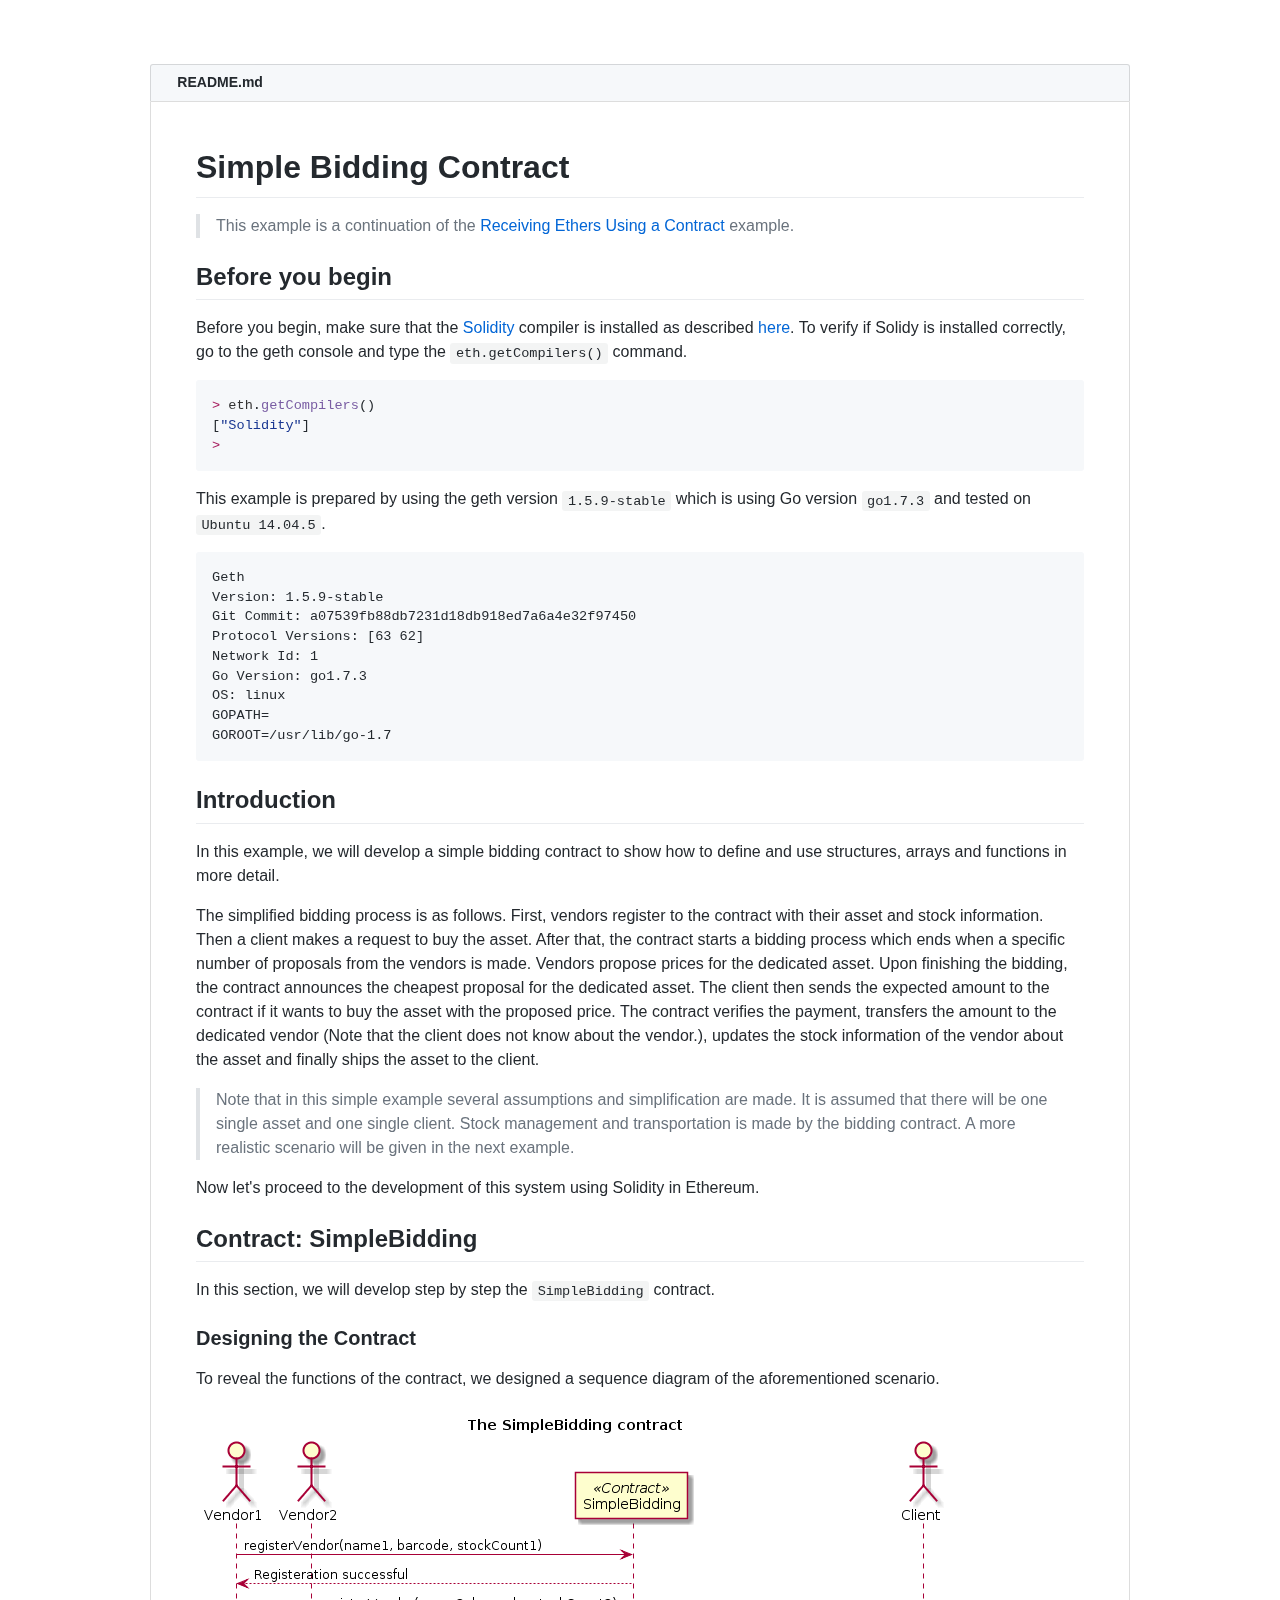
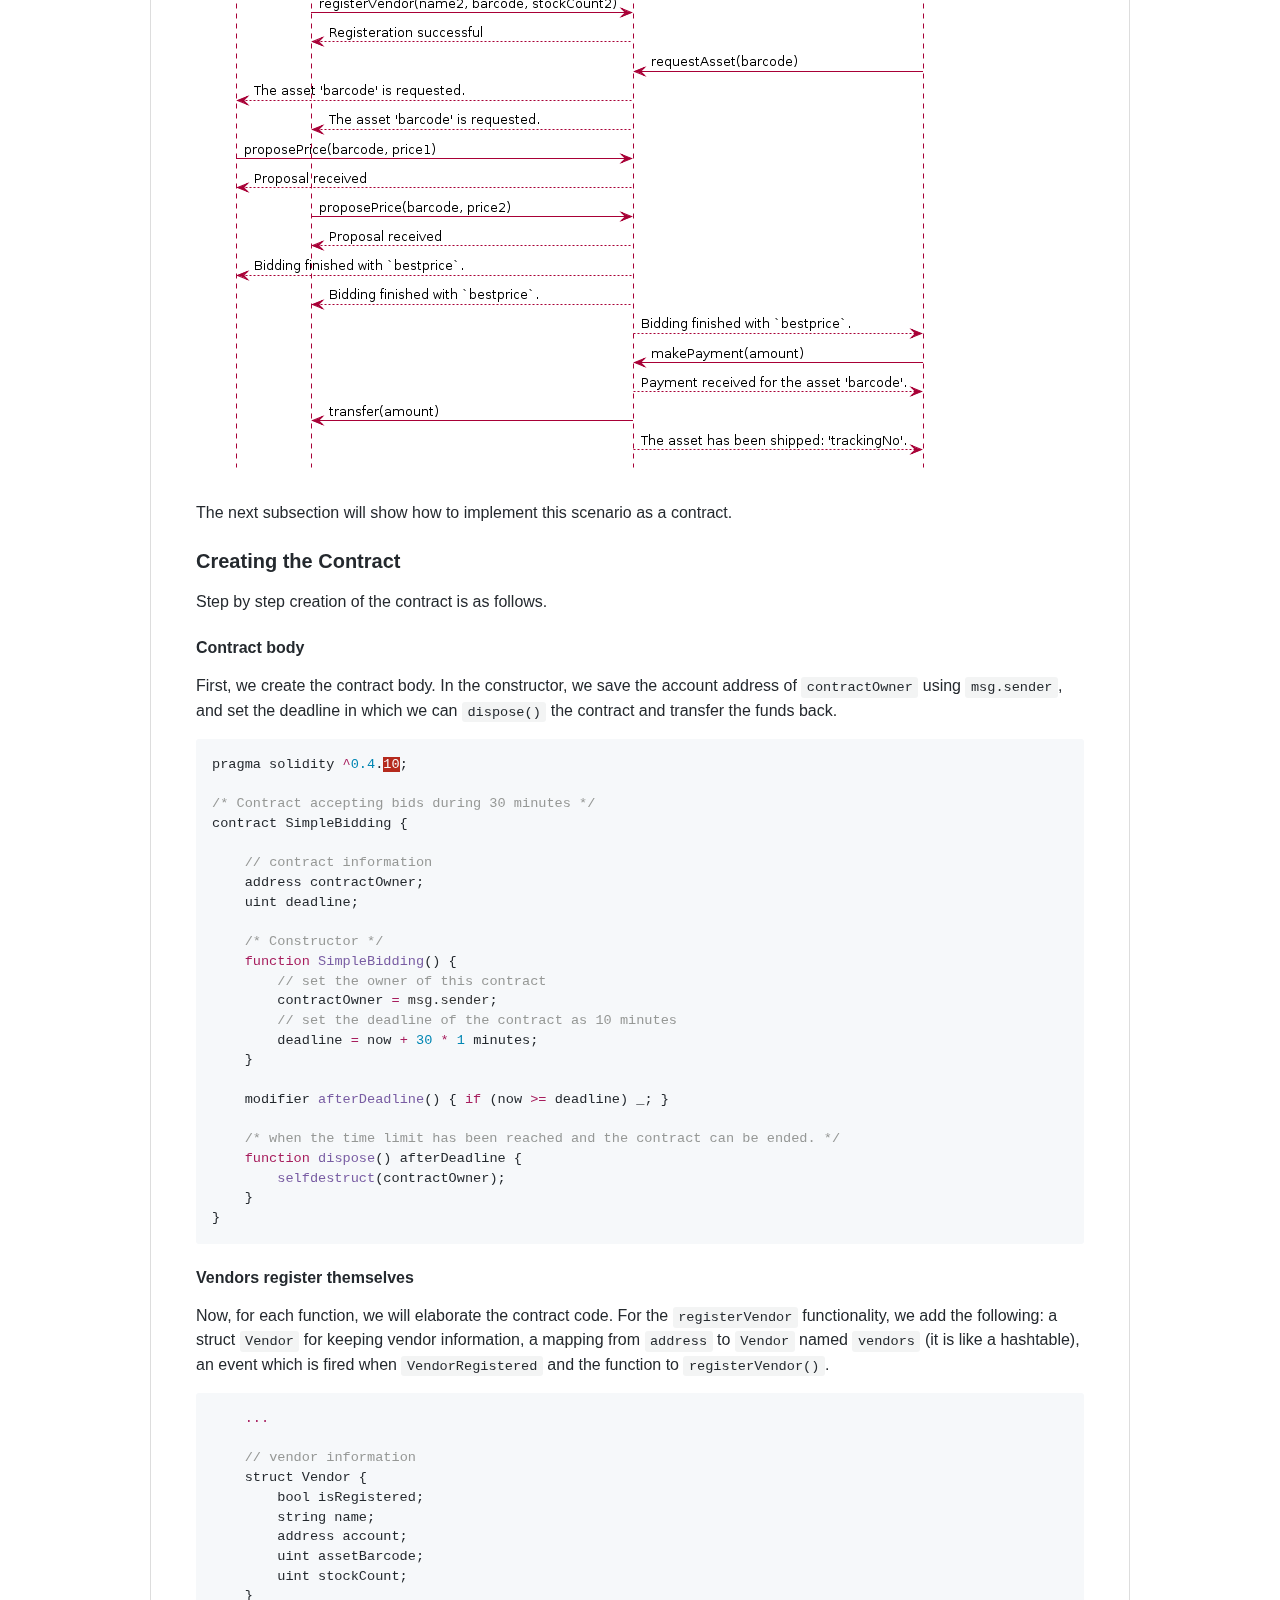
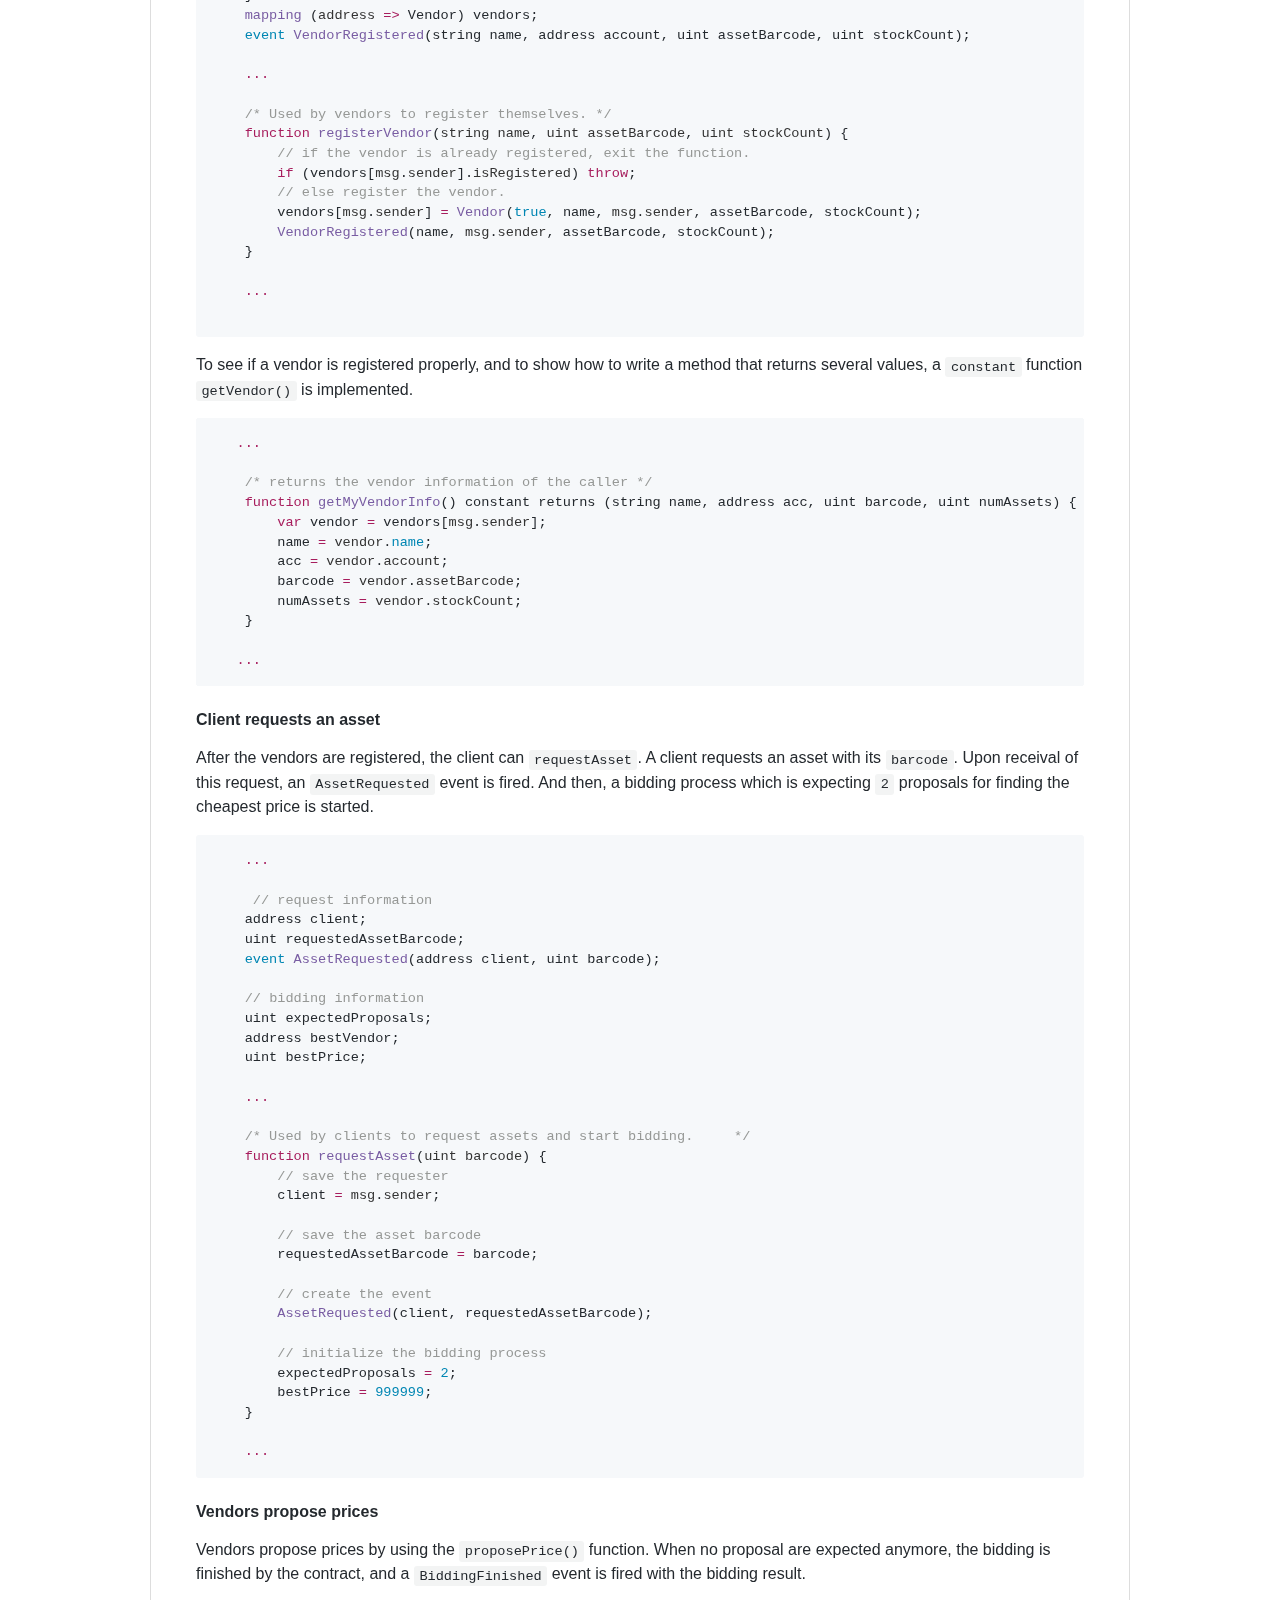
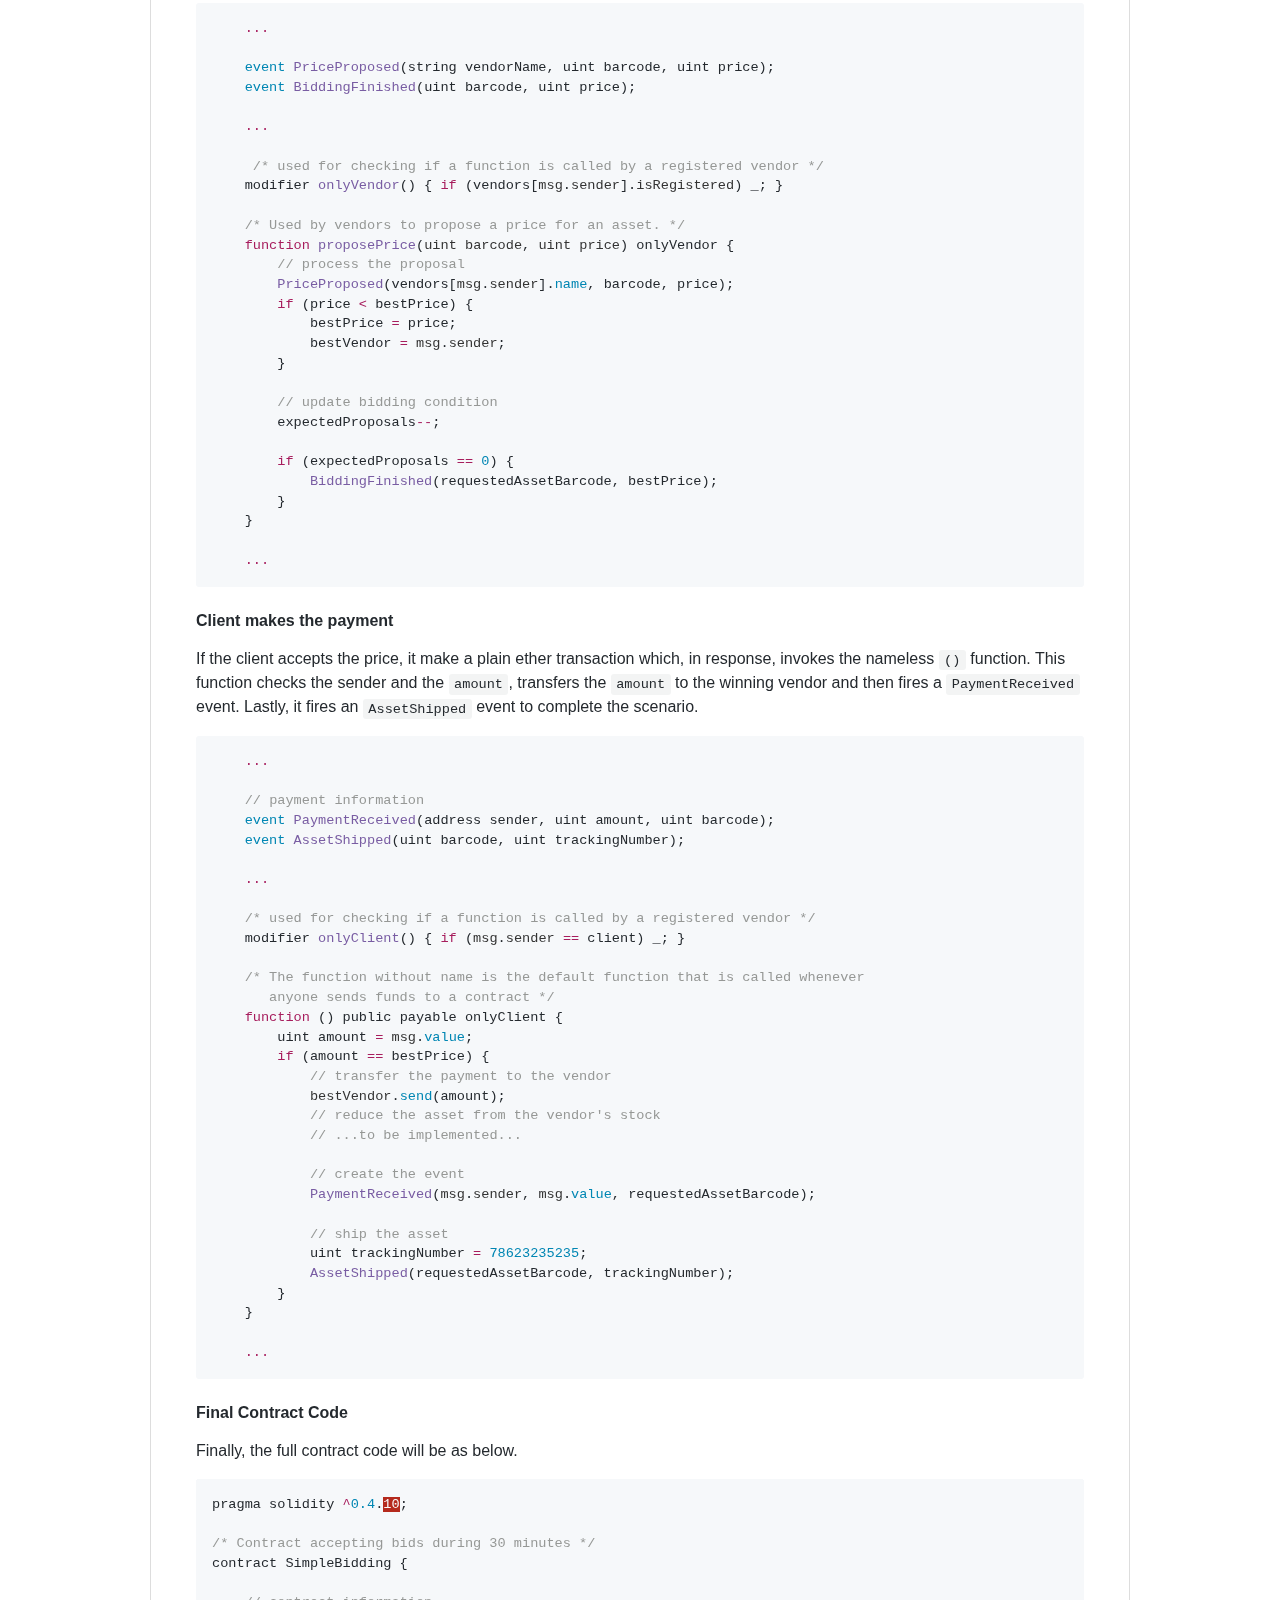
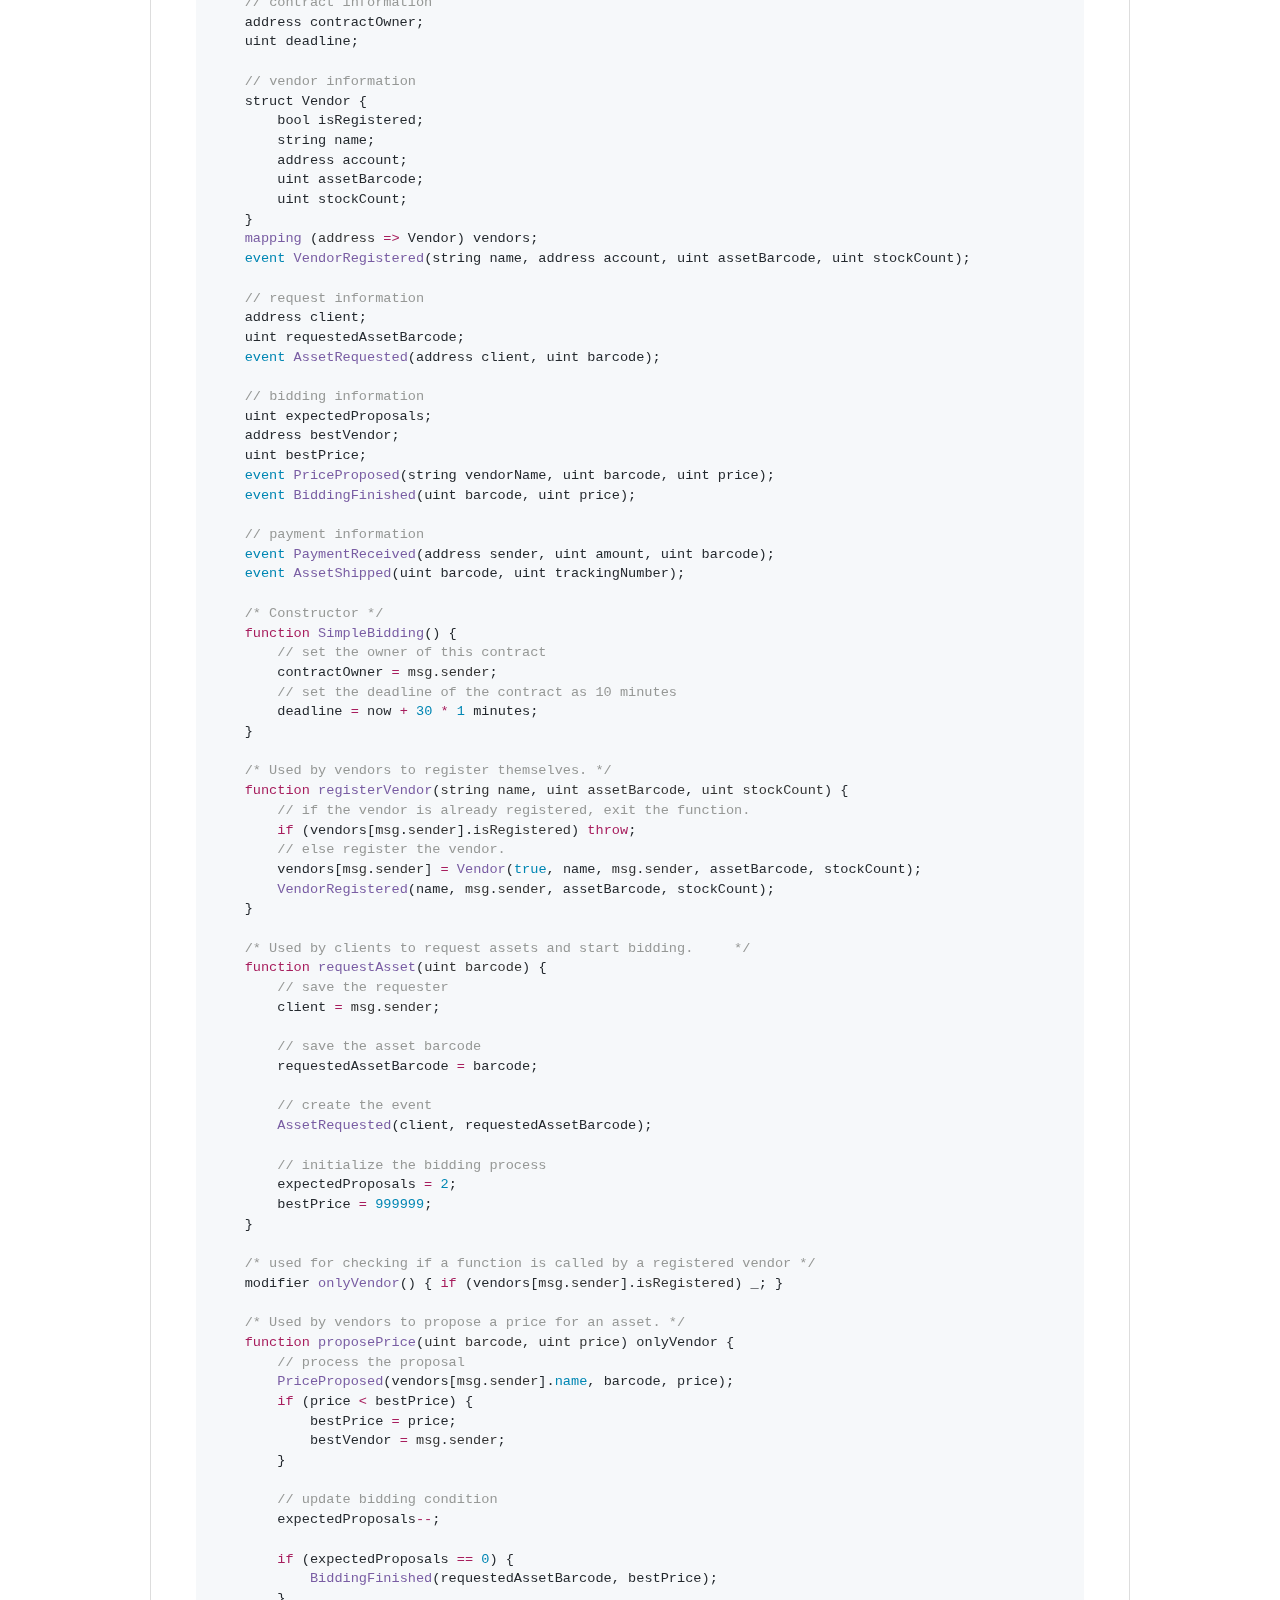
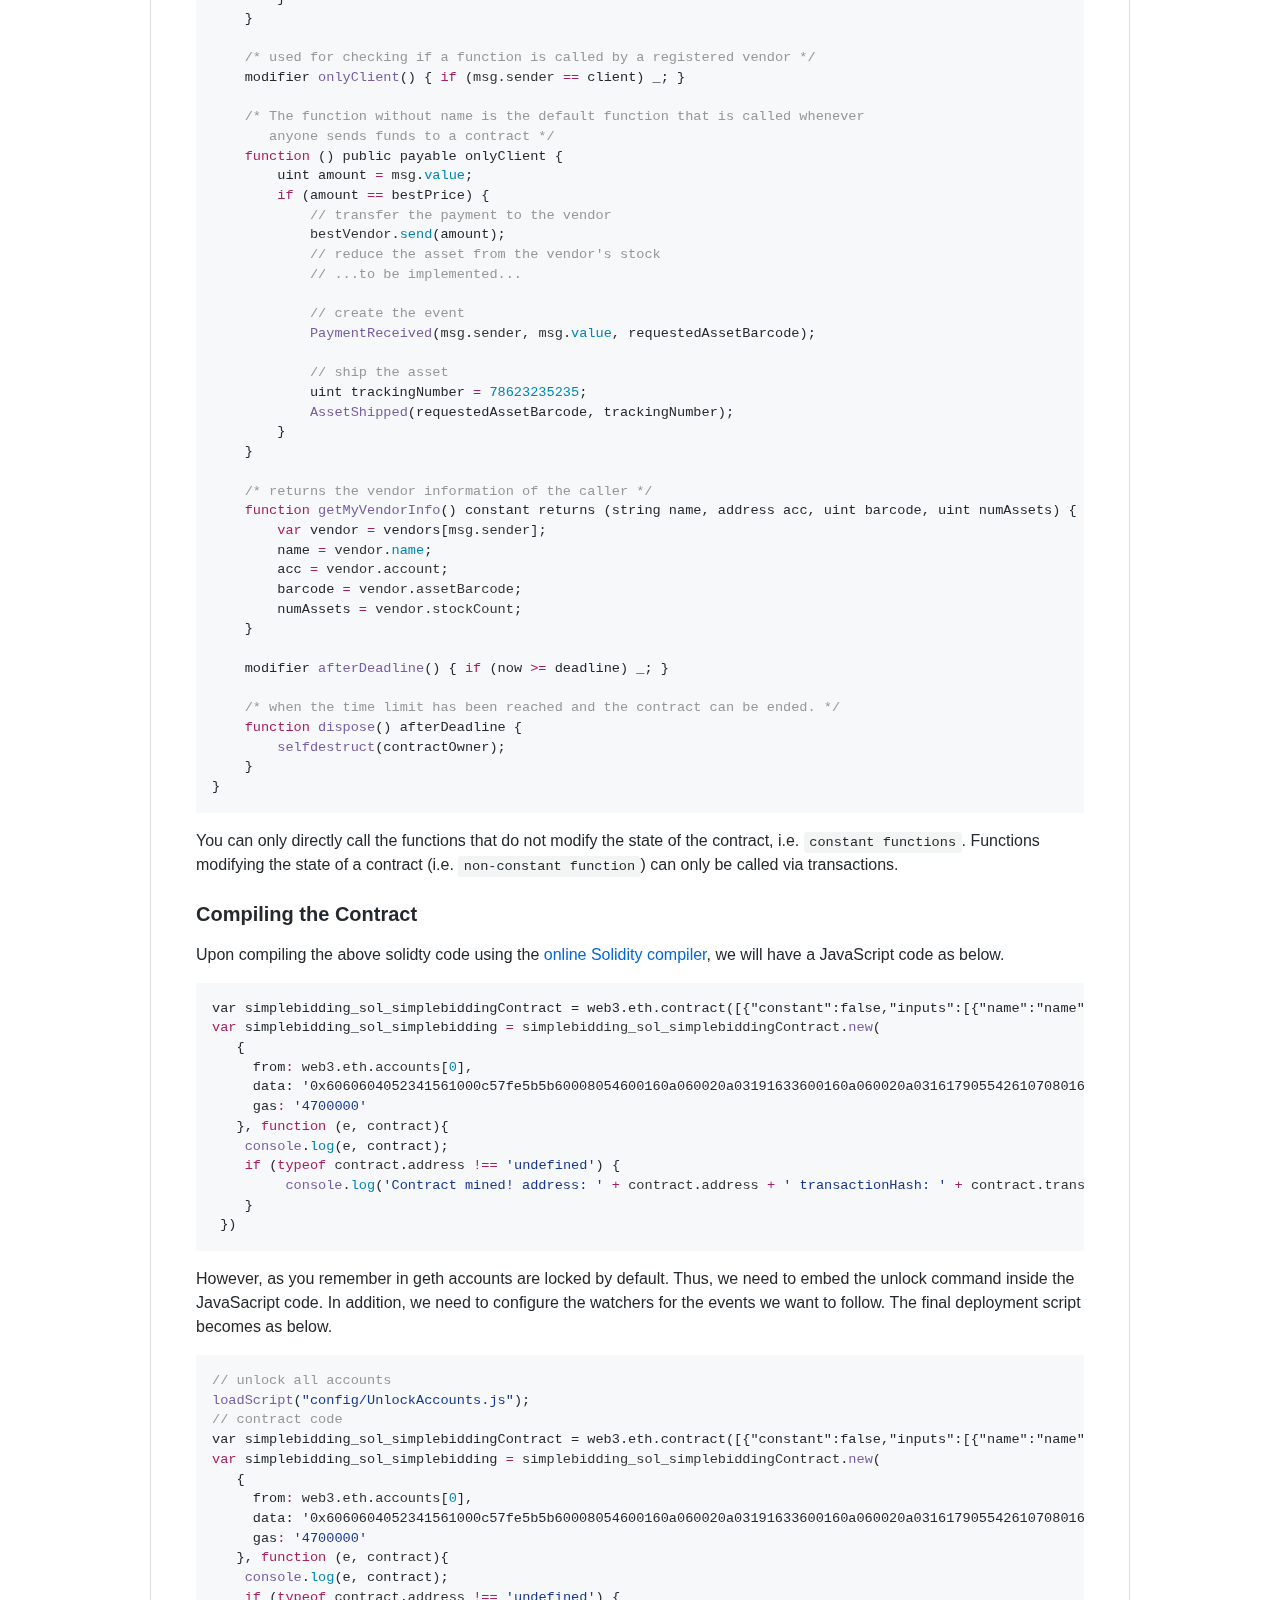
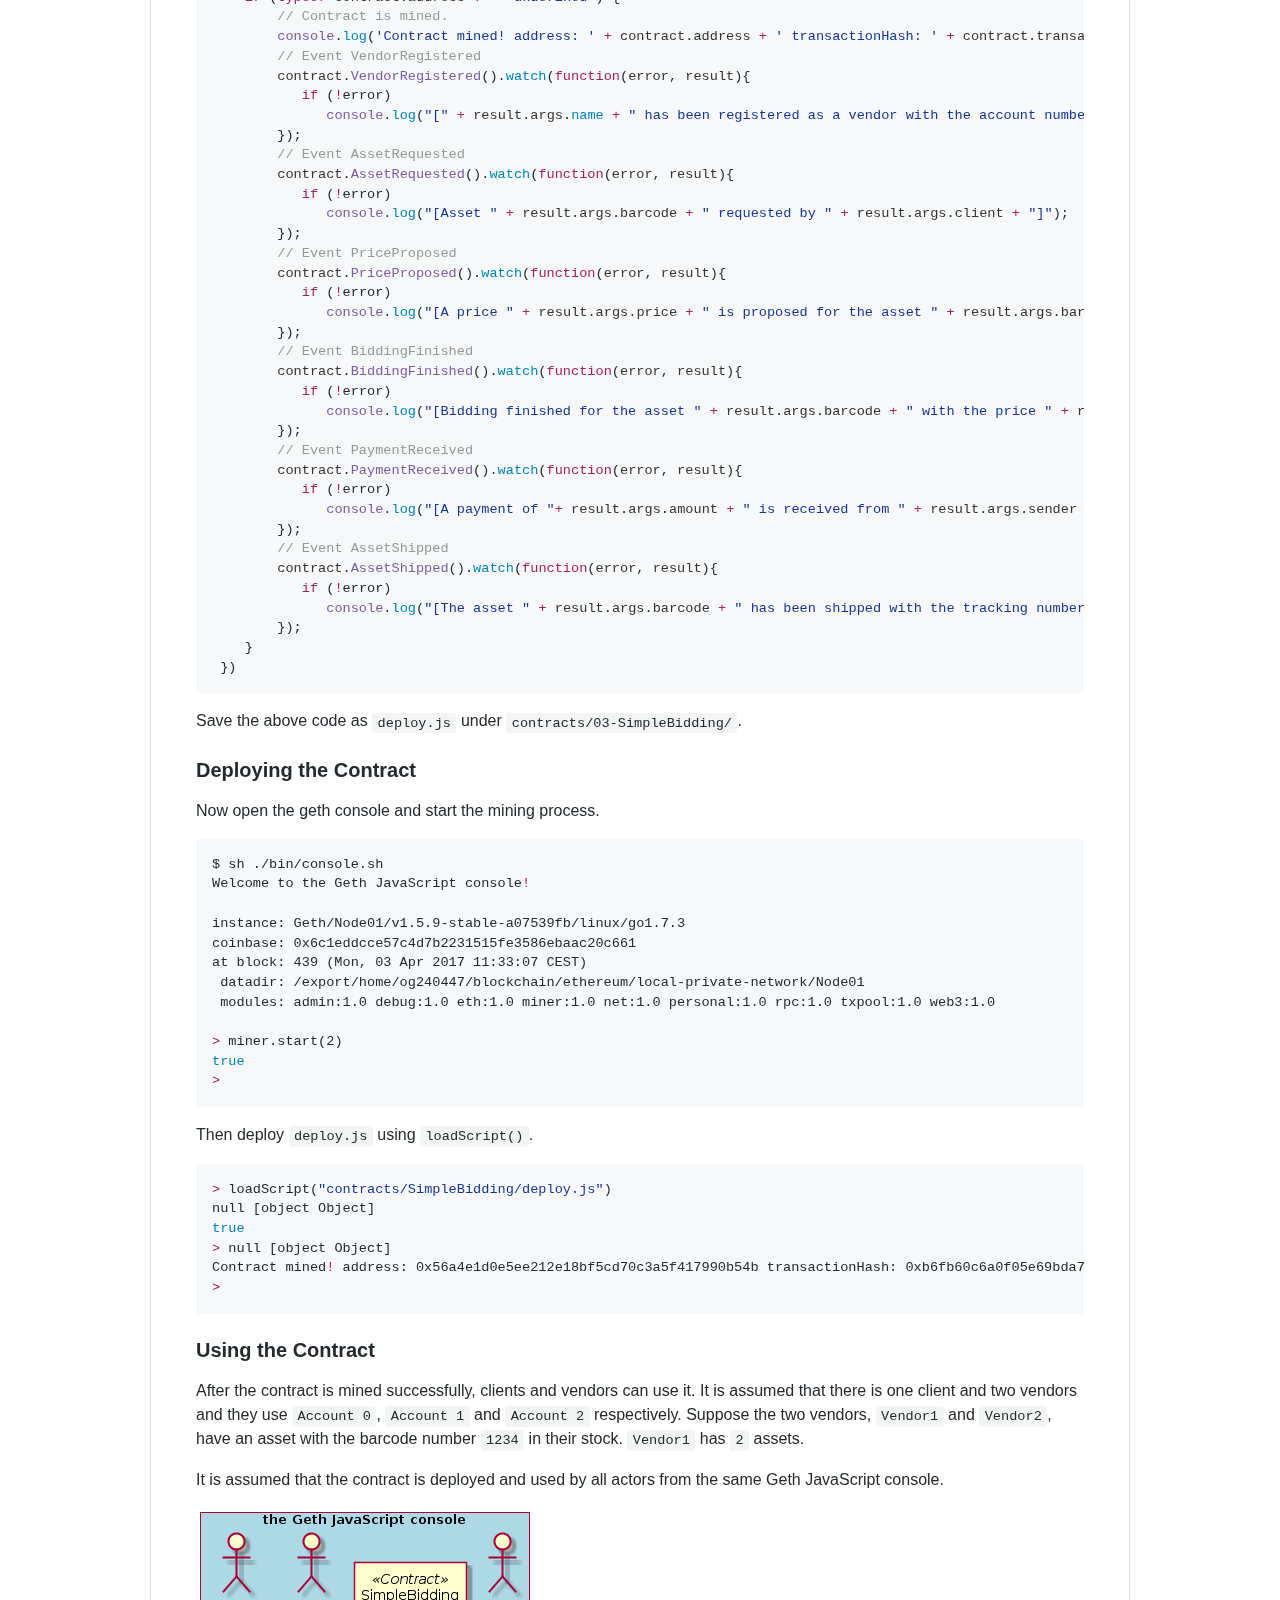
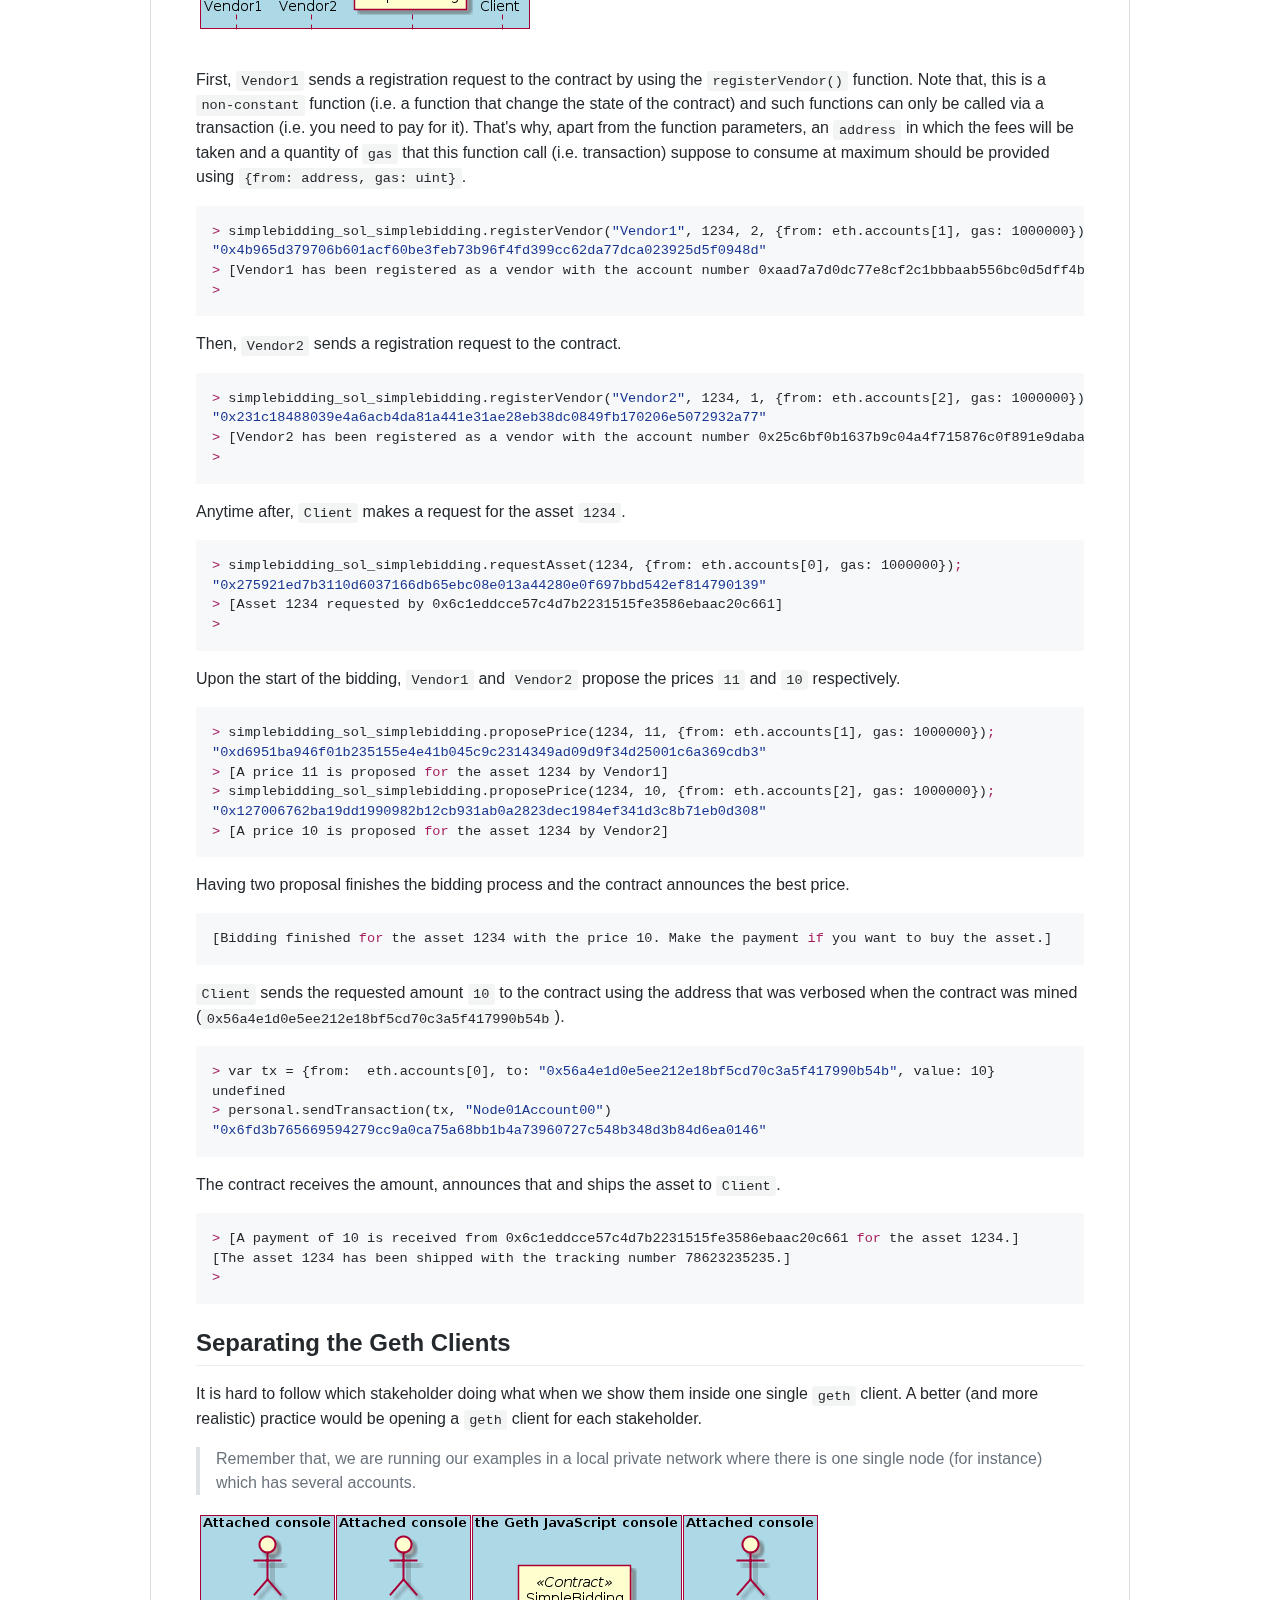
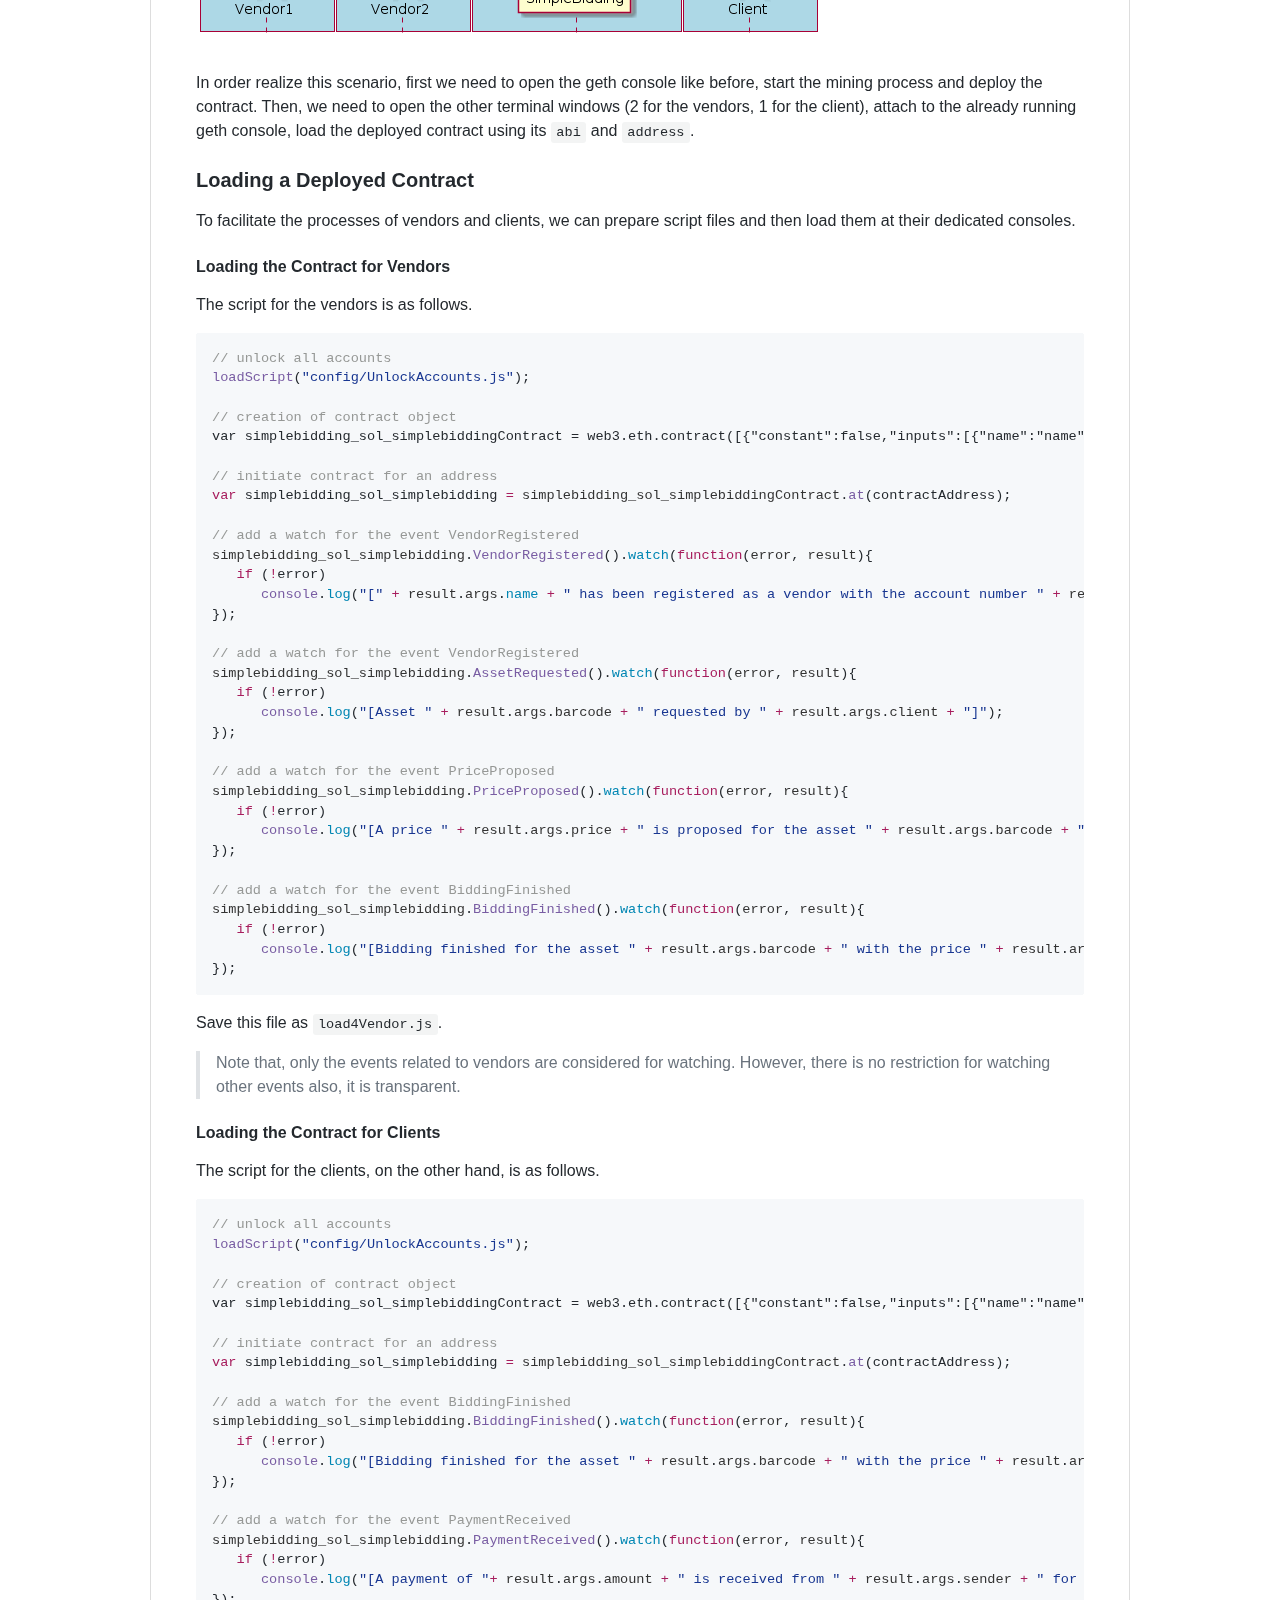
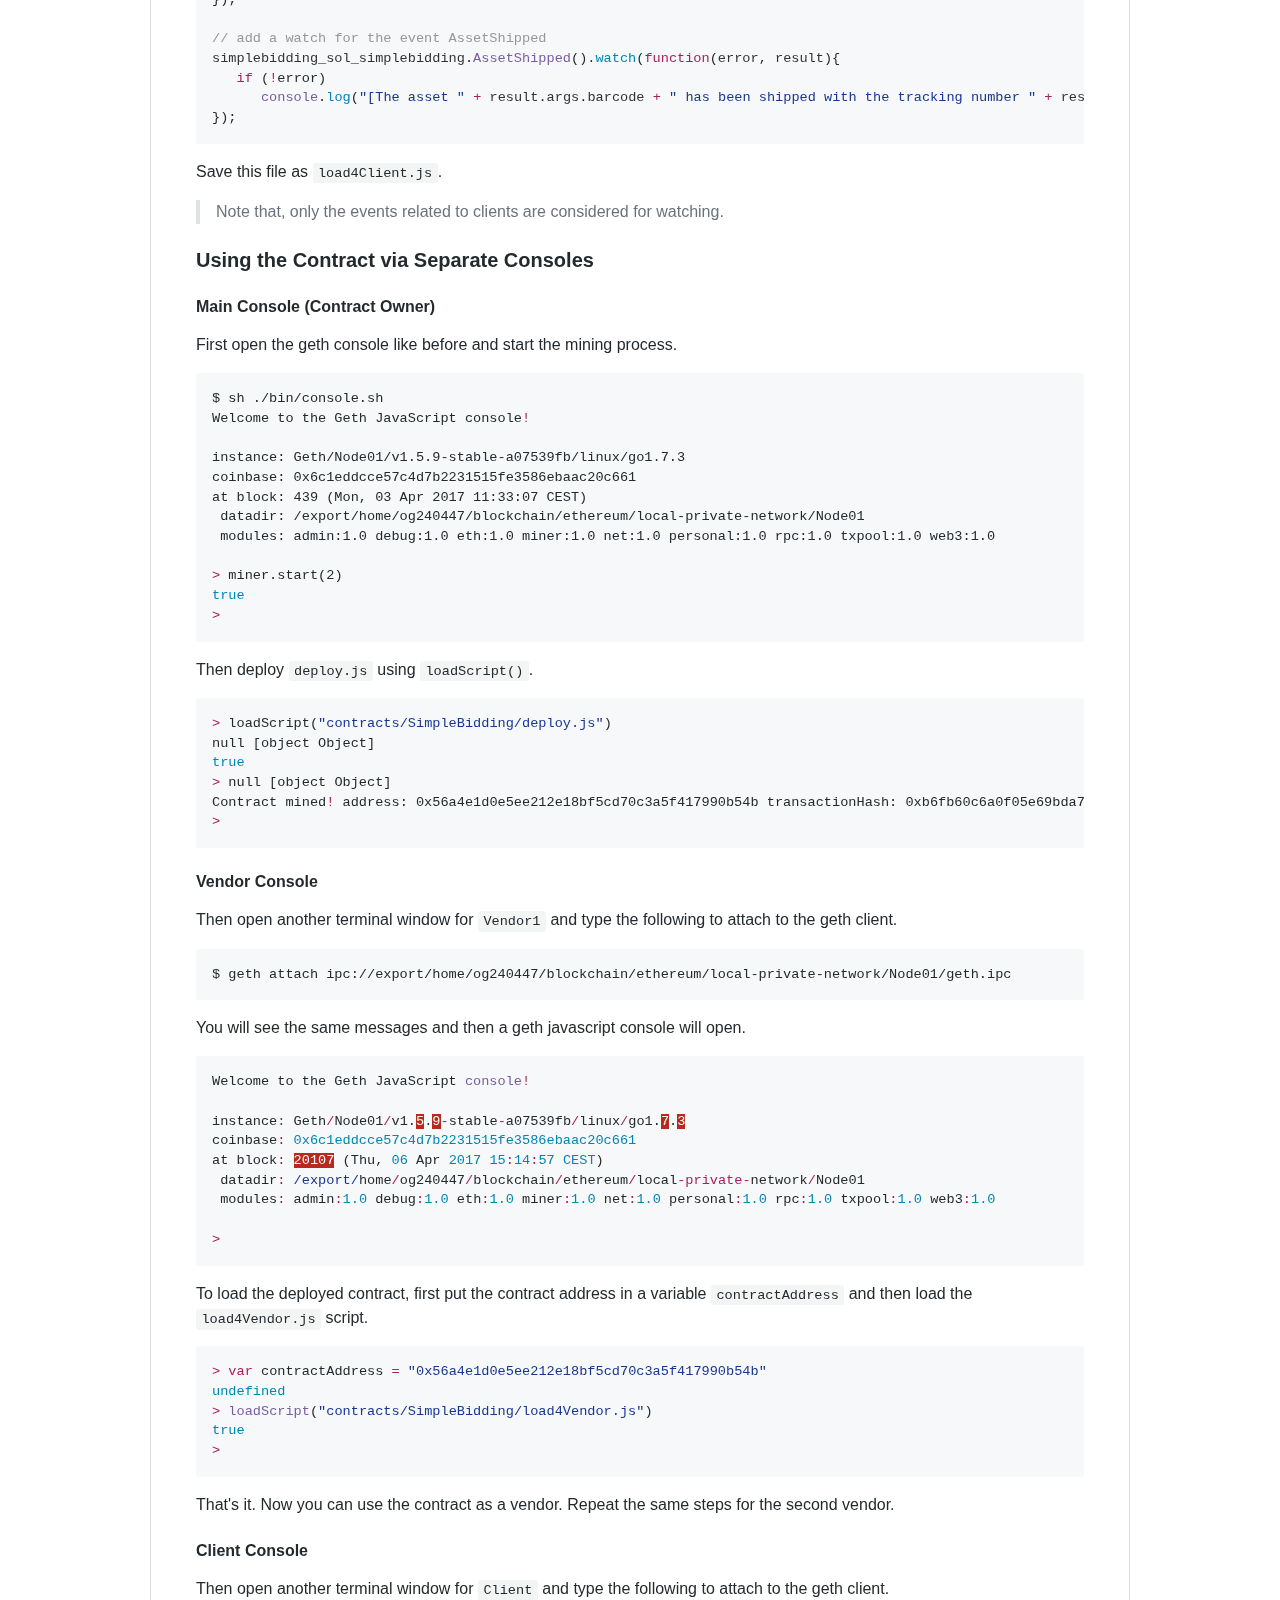
==== commit 7b66ccfe: "Generate documentations." ====
--- a/ethereum/local-private-network/contracts/03-SimpleBidding/index.html
+++ b/ethereum/local-private-network/contracts/03-SimpleBidding/index.html
@@ -1,13 +1,13 @@
 <!DOCTYPE html>
-<!-- saved from url=(0022)http://localhost:6419/ -->
-<html lang="en"><head><meta http-equiv="Content-Type" content="text/html; charset=UTF-8">
-  
+<html lang="en"><head>
+<meta http-equiv="content-type" content="text/html; charset=UTF-8">
+  <meta charset="utf-8">
   <title>README.md - Grip</title>
   <link rel="icon" href="http://localhost:6419/__/grip/static/favicon.ico">
-  <link rel="stylesheet" href="./index_files/frameworks-5b61aadc846f0818981ceec31b49c475fb084c163fdec5efbc2c21ef539092a9.css">
-  <link rel="stylesheet" href="./index_files/github-9e591dcc1f30d2a6ac3773da2f8c05987a4a148bae15713c4be9bb62b6e92b26.css">
-  <link rel="stylesheet" href="./index_files/site-f4fa6ace91e5f0fabb47e8405e5ecf6a9815949cd3958338f6578e626cd443d7.css">
-  <link rel="stylesheet" href="./index_files/octicons.css">
+  <link rel="stylesheet" href="index_files/frameworks-5b61aadc846f0818981ceec31b49c475fb084c163fdec5efb.css">
+  <link rel="stylesheet" href="index_files/github-9e591dcc1f30d2a6ac3773da2f8c05987a4a148bae15713c4be9b.css">
+  <link rel="stylesheet" href="index_files/site-f4fa6ace91e5f0fabb47e8405e5ecf6a9815949cd3958338f6578e6.css">
+  <link rel="stylesheet" href="index_files/octicons.css">
   <style>
     /* Page tweaks */
     .preview-page {
@@ -42,23 +42,17 @@
               
               <article class="markdown-body entry-content" itemprop="text" id="grip-content">
                 <h1>
-<a id="user-content-simple-bidding-contract" class="anchor" href="http://localhost:6419/#simple-bidding-contract" aria-hidden="true"><span aria-hidden="true" class="octicon octicon-link"></span></a>Simple Bidding Contract</h1>
-
+<a id="user-content-simple-bidding-contract" class="anchor" href="#simple-bidding-contract" aria-hidden="true"><span aria-hidden="true" class="octicon octicon-link"></span></a>Simple Bidding Contract</h1>
 <blockquote>
 <p>This example is a continuation of the <a href="http://localhost:6419/02-ReceiveEther/README.md">Receiving Ethers Using a Contract</a> example.</p>
 </blockquote>
-
 <h2>
-<a id="user-content-before-you-begin" class="anchor" href="http://localhost:6419/#before-you-begin" aria-hidden="true"><span aria-hidden="true" class="octicon octicon-link"></span></a>Before you begin</h2>
-
+<a id="user-content-before-you-begin" class="anchor" href="#before-you-begin" aria-hidden="true"><span aria-hidden="true" class="octicon octicon-link"></span></a>Before you begin</h2>
 <p>Before you begin, make sure that the <a href="http://solidity.readthedocs.io/en/develop/index.html">Solidity</a> compiler is installed as described <a href="https://github.com/ethereum/go-ethereum/wiki/Contract-Tutorial#install-solc-on-ubuntu">here</a>. To verify if Solidy is installed correctly, go to the geth console and type the <code>eth.getCompilers()</code> command.</p>
-
 <div class="highlight highlight-source-js"><pre><span class="pl-k">&gt;</span> <span class="pl-smi">eth</span>.<span class="pl-en">getCompilers</span>()
 [<span class="pl-s"><span class="pl-pds">"</span>Solidity<span class="pl-pds">"</span></span>]
 <span class="pl-k">&gt;</span> </pre></div>
-
-<p>This example is prepared by using the geth version <code>1.5.9-stable</code> which is using Go version <code>go1.7.3</code> and tested on <code>Ubuntu 14.04.5</code>. </p>
-
+<p>This example is prepared by using the geth version <code>1.5.9-stable</code> which is using Go version <code>go1.7.3</code> and tested on <code>Ubuntu 14.04.5</code>.</p>
 <div class="highlight highlight-source-shell"><pre>Geth
 Version: 1.5.9-stable
 Git Commit: a07539fb88db7231d18db918ed7a6a4e32f97450
@@ -68,44 +62,44 @@
 OS: linux
 GOPATH=
 GOROOT=/usr/lib/go-1.7</pre></div>
-
 <h2>
-<a id="user-content-introduction" class="anchor" href="http://localhost:6419/#introduction" aria-hidden="true"><span aria-hidden="true" class="octicon octicon-link"></span></a>Introduction</h2>
-
-<p>In this example, we will develop a simple bidding contract to show how to define and use structures, arrays and functions in more detail.</p>
-
-<p>The simplified bidding process is as follows. First, vendors register to the contract with their asset and stock information. Then a client makes a request to buy the asset. After that, the contract starts a bidding process which ends when a specific number of proposals from the vendors is made. Vendors propose prices for the dedicated asset. Upon finishing the bidding, the contract announces the cheapest proposal for the dedicated asset. The client then sends the expected amount to the contract if it wants to buy the asset with the proposed price. The contract verifies the payment, transfers the amount to the dedicated vendor (Note that the client does not know about the vendor.), updates the stock information of the vendor about the asset and finally ships the asset to the client.</p>
-
+<a id="user-content-introduction" class="anchor" href="#introduction" aria-hidden="true"><span aria-hidden="true" class="octicon octicon-link"></span></a>Introduction</h2>
+<p>In this example, we will develop a simple bidding contract to show 
+how to define and use structures, arrays and functions in more detail.</p>
+<p>The simplified bidding process is as follows. First, vendors register
+ to the contract with their asset and stock information. Then a client 
+makes a request to buy the asset. After that, the contract starts a 
+bidding process which ends when a specific number of proposals from the 
+vendors is made. Vendors propose prices for the dedicated asset. Upon 
+finishing the bidding, the contract announces the cheapest proposal for 
+the dedicated asset. The client then sends the expected amount to the 
+contract if it wants to buy the asset with the proposed price. The 
+contract verifies the payment, transfers the amount to the dedicated 
+vendor (Note that the client does not know about the vendor.), updates 
+the stock information of the vendor about the asset and finally ships 
+the asset to the client.</p>
 <blockquote>
-<p>Note that in this simple example several assumptions and simplification are made. It is assumed that there will be one single asset and one single client. Stock management and transportation is made by the bidding contract. A more realistic scenario will be given in the next example.</p>
+<p>Note that in this simple example several assumptions and 
+simplification are made. It is assumed that there will be one single 
+asset and one single client. Stock management and transportation is made
+ by the bidding contract. A more realistic scenario will be given in the
+ next example.</p>
 </blockquote>
-
 <p>Now let's proceed to the development of this system using Solidity in Ethereum.</p>
-
 <h2>
-<a id="user-content-contract-simplebidding" class="anchor" href="http://localhost:6419/#contract-simplebidding" aria-hidden="true"><span aria-hidden="true" class="octicon octicon-link"></span></a>Contract: SimpleBidding</h2>
-
-<p>In this section, we will develop step by step the <code>SimpleBidding</code> contract. </p>
-
+<a id="user-content-contract-simplebidding" class="anchor" href="#contract-simplebidding" aria-hidden="true"><span aria-hidden="true" class="octicon octicon-link"></span></a>Contract: SimpleBidding</h2>
+<p>In this section, we will develop step by step the <code>SimpleBidding</code> contract.</p>
 <h3>
-<a id="user-content-designing-the-contract" class="anchor" href="http://localhost:6419/#designing-the-contract" aria-hidden="true"><span aria-hidden="true" class="octicon octicon-link"></span></a>Designing the Contract</h3>
-
+<a id="user-content-designing-the-contract" class="anchor" href="#designing-the-contract" aria-hidden="true"><span aria-hidden="true" class="octicon octicon-link"></span></a>Designing the Contract</h3>
 <p>To reveal the functions of the contract, we designed a sequence diagram of the aforementioned scenario.</p>
-
-<p><a href="./index_files/Simple_Bidding_Interaction.png" target="_blank"><img src="./index_files/Simple_Bidding_Interaction.png" alt="Example Simple Bidding Scenario" style="max-width:100%;"></a></p>
-
+<p><a href="http://localhost:6419/Simple_Bidding_Interaction.png" target="_blank"><img src="index_files/Simple_Bidding_Interaction.png" alt="Example Simple Bidding Scenario" style="max-width:100%;"></a></p>
 <p>The next subsection will show how to implement this scenario as a contract.</p>
-
 <h3>
-<a id="user-content-creating-the-contract" class="anchor" href="http://localhost:6419/#creating-the-contract" aria-hidden="true"><span aria-hidden="true" class="octicon octicon-link"></span></a>Creating the Contract</h3>
-
+<a id="user-content-creating-the-contract" class="anchor" href="#creating-the-contract" aria-hidden="true"><span aria-hidden="true" class="octicon octicon-link"></span></a>Creating the Contract</h3>
 <p>Step by step creation of the contract is as follows.</p>
-
-<h4>
-<a id="user-content-contract-body" class="anchor" href="http://localhost:6419/#contract-body" aria-hidden="true"><span aria-hidden="true" class="octicon octicon-link"></span></a>Contract body</h4>
-
+<h4>
+<a id="user-content-contract-body" class="anchor" href="#contract-body" aria-hidden="true"><span aria-hidden="true" class="octicon octicon-link"></span></a>Contract body</h4>
 <p>First, we create the contract body. In the constructor, we save the account address of <code>contractOwner</code> using <code>msg.sender</code>, and set the deadline in which we can <code>dispose()</code> the contract and transfer the funds back.</p>
-
 <div class="highlight highlight-source-js"><pre>pragma solidity <span class="pl-k">^</span><span class="pl-c1">0.4</span>.<span class="pl-ii">10</span>;
 
 <span class="pl-c">/* Contract accepting bids during 30 minutes */</span>
@@ -114,7 +108,7 @@
     <span class="pl-c"><span class="pl-c">//</span> contract information</span>
     address contractOwner;
     uint deadline;
-
+    
     <span class="pl-c">/* Constructor */</span>
     <span class="pl-k">function</span> <span class="pl-en">SimpleBidding</span>() {
         <span class="pl-c"><span class="pl-c">//</span> set the owner of this contract</span>
@@ -130,14 +124,11 @@
         <span class="pl-en">selfdestruct</span>(contractOwner);
     }
 }</pre></div>
-
-<h4>
-<a id="user-content-vendors-register-themselves" class="anchor" href="http://localhost:6419/#vendors-register-themselves" aria-hidden="true"><span aria-hidden="true" class="octicon octicon-link"></span></a>Vendors register themselves</h4>
-
+<h4>
+<a id="user-content-vendors-register-themselves" class="anchor" href="#vendors-register-themselves" aria-hidden="true"><span aria-hidden="true" class="octicon octicon-link"></span></a>Vendors register themselves</h4>
 <p>Now, for each function, we will elaborate the contract code. For the <code>registerVendor</code> functionality, we add the following: a struct <code>Vendor</code> for keeping vendor information, a mapping from <code>address</code> to <code>Vendor</code> named <code>vendors</code> (it is like a hashtable), an event which is fired when <code>VendorRegistered</code> and the function to <code>registerVendor()</code>.</p>
-
 <div class="highlight highlight-source-js"><pre>    <span class="pl-k">...</span>
-
+    
     <span class="pl-c"><span class="pl-c">//</span> vendor information</span>
     struct Vendor {
         bool isRegistered;
@@ -148,9 +139,9 @@
     }
     <span class="pl-en">mapping</span> (<span class="pl-smi">address</span> <span class="pl-k">=&gt;</span> Vendor) vendors;
     <span class="pl-c1">event</span> <span class="pl-en">VendorRegistered</span>(string name, address account, uint assetBarcode, uint stockCount);
-
+    
     <span class="pl-k">...</span>
-
+    
     <span class="pl-c">/* Used by vendors to register themselves. */</span>
     <span class="pl-k">function</span> <span class="pl-en">registerVendor</span>(<span class="pl-smi">string</span> <span class="pl-smi">name</span>, <span class="pl-smi">uint</span> <span class="pl-smi">assetBarcode</span>, <span class="pl-smi">uint</span> <span class="pl-smi">stockCount</span>) {
         <span class="pl-c"><span class="pl-c">//</span> if the vendor is already registered, exit the function.</span>
@@ -159,14 +150,12 @@
         vendors[<span class="pl-smi">msg</span>.<span class="pl-smi">sender</span>] <span class="pl-k">=</span> <span class="pl-en">Vendor</span>(<span class="pl-c1">true</span>, name, <span class="pl-smi">msg</span>.<span class="pl-smi">sender</span>, assetBarcode, stockCount);
         <span class="pl-en">VendorRegistered</span>(name, <span class="pl-smi">msg</span>.<span class="pl-smi">sender</span>, assetBarcode, stockCount);
     }
-
+    
     <span class="pl-k">...</span>
-</pre></div>
-
+    </pre></div>
 <p>To see if a vendor is registered properly, and to show how to write a method that returns several values, a <code>constant</code> function <code>getVendor()</code> is implemented.</p>
-
 <div class="highlight highlight-source-js"><pre>   <span class="pl-k">...</span>
-
+   
     <span class="pl-c">/* returns the vendor information of the caller */</span>
     <span class="pl-k">function</span> <span class="pl-en">getMyVendorInfo</span>() constant returns (string name, address acc, uint barcode, uint numAssets) {
         <span class="pl-k">var</span> vendor <span class="pl-k">=</span> vendors[<span class="pl-smi">msg</span>.<span class="pl-smi">sender</span>];
@@ -175,21 +164,18 @@
         barcode <span class="pl-k">=</span> <span class="pl-smi">vendor</span>.<span class="pl-smi">assetBarcode</span>;
         numAssets <span class="pl-k">=</span> <span class="pl-smi">vendor</span>.<span class="pl-smi">stockCount</span>;
     }
-
+   
    <span class="pl-k">...</span></pre></div>
-
-<h4>
-<a id="user-content-client-requests-an-asset" class="anchor" href="http://localhost:6419/#client-requests-an-asset" aria-hidden="true"><span aria-hidden="true" class="octicon octicon-link"></span></a>Client requests an asset</h4>
-
+<h4>
+<a id="user-content-client-requests-an-asset" class="anchor" href="#client-requests-an-asset" aria-hidden="true"><span aria-hidden="true" class="octicon octicon-link"></span></a>Client requests an asset</h4>
 <p>After the vendors are registered, the client can <code>requestAsset</code>. A client requests an asset with its <code>barcode</code>. Upon receival of this request, an <code>AssetRequested</code> event is fired. And then, a bidding process which is expecting <code>2</code> proposals for finding the cheapest price is started.</p>
-
 <div class="highlight highlight-source-js"><pre>    <span class="pl-k">...</span>
-
+    
      <span class="pl-c"><span class="pl-c">//</span> request information</span>
     address client;
     uint requestedAssetBarcode;
     <span class="pl-c1">event</span> <span class="pl-en">AssetRequested</span>(address client, uint barcode);
-
+    
     <span class="pl-c"><span class="pl-c">//</span> bidding information</span>
     uint expectedProposals;
     address bestVendor;
@@ -201,35 +187,32 @@
     <span class="pl-k">function</span> <span class="pl-en">requestAsset</span>(<span class="pl-smi">uint</span> <span class="pl-smi">barcode</span>) {
         <span class="pl-c"><span class="pl-c">//</span> save the requester</span>
         client <span class="pl-k">=</span> <span class="pl-smi">msg</span>.<span class="pl-smi">sender</span>;
-
+        
         <span class="pl-c"><span class="pl-c">//</span> save the asset barcode</span>
         requestedAssetBarcode <span class="pl-k">=</span> barcode;
-
+        
         <span class="pl-c"><span class="pl-c">//</span> create the event</span>
         <span class="pl-en">AssetRequested</span>(client, requestedAssetBarcode);
-
+        
         <span class="pl-c"><span class="pl-c">//</span> initialize the bidding process</span>
         expectedProposals <span class="pl-k">=</span> <span class="pl-c1">2</span>;
         bestPrice <span class="pl-k">=</span> <span class="pl-c1">999999</span>;
     }
-
+    
     <span class="pl-k">...</span>   </pre></div>
-
-<h4>
-<a id="user-content-vendors-propose-prices" class="anchor" href="http://localhost:6419/#vendors-propose-prices" aria-hidden="true"><span aria-hidden="true" class="octicon octicon-link"></span></a>Vendors propose prices</h4>
-
+<h4>
+<a id="user-content-vendors-propose-prices" class="anchor" href="#vendors-propose-prices" aria-hidden="true"><span aria-hidden="true" class="octicon octicon-link"></span></a>Vendors propose prices</h4>
 <p>Vendors propose prices by using the <code>proposePrice()</code> function. When no proposal are expected anymore, the bidding is finished by the contract, and a <code>BiddingFinished</code> event is fired with the bidding result.</p>
-
 <div class="highlight highlight-source-js"><pre>    <span class="pl-k">...</span>
-
+    
     <span class="pl-c1">event</span> <span class="pl-en">PriceProposed</span>(string vendorName, uint barcode, uint price);
     <span class="pl-c1">event</span> <span class="pl-en">BiddingFinished</span>(uint barcode, uint price);
-
+    
     <span class="pl-k">...</span>
-
+    
      <span class="pl-c">/* used for checking if a function is called by a registered vendor */</span>
     modifier <span class="pl-en">onlyVendor</span>() { <span class="pl-k">if</span> (vendors[<span class="pl-smi">msg</span>.<span class="pl-smi">sender</span>].<span class="pl-smi">isRegistered</span>) _; }
-
+    
     <span class="pl-c">/* Used by vendors to propose a price for an asset. */</span>
     <span class="pl-k">function</span> <span class="pl-en">proposePrice</span>(<span class="pl-smi">uint</span> <span class="pl-smi">barcode</span>, <span class="pl-smi">uint</span> <span class="pl-smi">price</span>) onlyVendor {
         <span class="pl-c"><span class="pl-c">//</span> process the proposal</span>
@@ -238,33 +221,30 @@
             bestPrice <span class="pl-k">=</span> price;
             bestVendor <span class="pl-k">=</span> <span class="pl-smi">msg</span>.<span class="pl-smi">sender</span>;
         }
-
+        
         <span class="pl-c"><span class="pl-c">//</span> update bidding condition</span>
         expectedProposals<span class="pl-k">--</span>;
-
+        
         <span class="pl-k">if</span> (expectedProposals <span class="pl-k">==</span> <span class="pl-c1">0</span>) {
             <span class="pl-en">BiddingFinished</span>(requestedAssetBarcode, bestPrice);
         }
     }
-
+   
     <span class="pl-k">...</span></pre></div>
-
-<h4>
-<a id="user-content-client-makes-the-payment" class="anchor" href="http://localhost:6419/#client-makes-the-payment" aria-hidden="true"><span aria-hidden="true" class="octicon octicon-link"></span></a>Client makes the payment</h4>
-
+<h4>
+<a id="user-content-client-makes-the-payment" class="anchor" href="#client-makes-the-payment" aria-hidden="true"><span aria-hidden="true" class="octicon octicon-link"></span></a>Client makes the payment</h4>
 <p>If the client accepts the price, it make a plain ether transaction which, in response, invokes the nameless <code>()</code> function. This function checks the sender and the <code>amount</code>, transfers the <code>amount</code> to the winning vendor and then fires a <code>PaymentReceived</code> event. Lastly, it fires an <code>AssetShipped</code> event to complete the scenario.</p>
-
 <div class="highlight highlight-source-js"><pre>    <span class="pl-k">...</span>
-
+    
     <span class="pl-c"><span class="pl-c">//</span> payment information</span>
     <span class="pl-c1">event</span> <span class="pl-en">PaymentReceived</span>(address sender, uint amount, uint barcode);
     <span class="pl-c1">event</span> <span class="pl-en">AssetShipped</span>(uint barcode, uint trackingNumber);
-
+  
     <span class="pl-k">...</span>
-
+    
     <span class="pl-c">/* used for checking if a function is called by a registered vendor */</span>
     modifier <span class="pl-en">onlyClient</span>() { <span class="pl-k">if</span> (<span class="pl-smi">msg</span>.<span class="pl-smi">sender</span> <span class="pl-k">==</span> client) _; }
-
+    
     <span class="pl-c">/* The function without name is the default function that is called whenever </span>
 <span class="pl-c">       anyone sends funds to a contract */</span>
     <span class="pl-k">function</span> () public payable onlyClient {
@@ -274,23 +254,20 @@
             <span class="pl-smi">bestVendor</span>.<span class="pl-c1">send</span>(amount);
             <span class="pl-c"><span class="pl-c">//</span> reduce the asset from the vendor's stock</span>
             <span class="pl-c"><span class="pl-c">//</span> ...to be implemented...</span>
-
+            
             <span class="pl-c"><span class="pl-c">//</span> create the event</span>
             <span class="pl-en">PaymentReceived</span>(<span class="pl-smi">msg</span>.<span class="pl-smi">sender</span>, <span class="pl-smi">msg</span>.<span class="pl-c1">value</span>, requestedAssetBarcode);
-
+                
             <span class="pl-c"><span class="pl-c">//</span> ship the asset</span>
             uint trackingNumber <span class="pl-k">=</span> <span class="pl-c1">78623235235</span>;
             <span class="pl-en">AssetShipped</span>(requestedAssetBarcode, trackingNumber);
         }
     }
-
+    
     <span class="pl-k">...</span></pre></div>
-
-<h4>
-<a id="user-content-final-contract-code" class="anchor" href="http://localhost:6419/#final-contract-code" aria-hidden="true"><span aria-hidden="true" class="octicon octicon-link"></span></a>Final Contract Code</h4>
-
+<h4>
+<a id="user-content-final-contract-code" class="anchor" href="#final-contract-code" aria-hidden="true"><span aria-hidden="true" class="octicon octicon-link"></span></a>Final Contract Code</h4>
 <p>Finally, the full contract code will be as below.</p>
-
 <div class="highlight highlight-source-js"><pre>pragma solidity <span class="pl-k">^</span><span class="pl-c1">0.4</span>.<span class="pl-ii">10</span>;
 
 <span class="pl-c">/* Contract accepting bids during 30 minutes */</span>
@@ -299,7 +276,7 @@
     <span class="pl-c"><span class="pl-c">//</span> contract information</span>
     address contractOwner;
     uint deadline;
-
+    
     <span class="pl-c"><span class="pl-c">//</span> vendor information</span>
     struct Vendor {
         bool isRegistered;
@@ -315,7 +292,7 @@
     address client;
     uint requestedAssetBarcode;
     <span class="pl-c1">event</span> <span class="pl-en">AssetRequested</span>(address client, uint barcode);
-
+    
     <span class="pl-c"><span class="pl-c">//</span> bidding information</span>
     uint expectedProposals;
     address bestVendor;
@@ -334,7 +311,7 @@
         <span class="pl-c"><span class="pl-c">//</span> set the deadline of the contract as 10 minutes</span>
         deadline <span class="pl-k">=</span> now <span class="pl-k">+</span> <span class="pl-c1">30</span> <span class="pl-k">*</span> <span class="pl-c1">1</span> minutes;
     }  
-
+    
     <span class="pl-c">/* Used by vendors to register themselves. */</span>
     <span class="pl-k">function</span> <span class="pl-en">registerVendor</span>(<span class="pl-smi">string</span> <span class="pl-smi">name</span>, <span class="pl-smi">uint</span> <span class="pl-smi">assetBarcode</span>, <span class="pl-smi">uint</span> <span class="pl-smi">stockCount</span>) {
         <span class="pl-c"><span class="pl-c">//</span> if the vendor is already registered, exit the function.</span>
@@ -343,26 +320,26 @@
         vendors[<span class="pl-smi">msg</span>.<span class="pl-smi">sender</span>] <span class="pl-k">=</span> <span class="pl-en">Vendor</span>(<span class="pl-c1">true</span>, name, <span class="pl-smi">msg</span>.<span class="pl-smi">sender</span>, assetBarcode, stockCount);
         <span class="pl-en">VendorRegistered</span>(name, <span class="pl-smi">msg</span>.<span class="pl-smi">sender</span>, assetBarcode, stockCount);
     }
-
+    
     <span class="pl-c">/* Used by clients to request assets and start bidding.     */</span> 
     <span class="pl-k">function</span> <span class="pl-en">requestAsset</span>(<span class="pl-smi">uint</span> <span class="pl-smi">barcode</span>) {
         <span class="pl-c"><span class="pl-c">//</span> save the requester</span>
         client <span class="pl-k">=</span> <span class="pl-smi">msg</span>.<span class="pl-smi">sender</span>;
-
+        
         <span class="pl-c"><span class="pl-c">//</span> save the asset barcode</span>
         requestedAssetBarcode <span class="pl-k">=</span> barcode;
-
+        
         <span class="pl-c"><span class="pl-c">//</span> create the event</span>
         <span class="pl-en">AssetRequested</span>(client, requestedAssetBarcode);
-
+        
         <span class="pl-c"><span class="pl-c">//</span> initialize the bidding process</span>
         expectedProposals <span class="pl-k">=</span> <span class="pl-c1">2</span>;
         bestPrice <span class="pl-k">=</span> <span class="pl-c1">999999</span>;
     }
-
+    
     <span class="pl-c">/* used for checking if a function is called by a registered vendor */</span>
     modifier <span class="pl-en">onlyVendor</span>() { <span class="pl-k">if</span> (vendors[<span class="pl-smi">msg</span>.<span class="pl-smi">sender</span>].<span class="pl-smi">isRegistered</span>) _; }
-
+    
     <span class="pl-c">/* Used by vendors to propose a price for an asset. */</span>
     <span class="pl-k">function</span> <span class="pl-en">proposePrice</span>(<span class="pl-smi">uint</span> <span class="pl-smi">barcode</span>, <span class="pl-smi">uint</span> <span class="pl-smi">price</span>) onlyVendor {
         <span class="pl-c"><span class="pl-c">//</span> process the proposal</span>
@@ -371,18 +348,18 @@
             bestPrice <span class="pl-k">=</span> price;
             bestVendor <span class="pl-k">=</span> <span class="pl-smi">msg</span>.<span class="pl-smi">sender</span>;
         }
-
+        
         <span class="pl-c"><span class="pl-c">//</span> update bidding condition</span>
         expectedProposals<span class="pl-k">--</span>;
-
+        
         <span class="pl-k">if</span> (expectedProposals <span class="pl-k">==</span> <span class="pl-c1">0</span>) {
             <span class="pl-en">BiddingFinished</span>(requestedAssetBarcode, bestPrice);
         }
     }
-
+    
     <span class="pl-c">/* used for checking if a function is called by a registered vendor */</span>
     modifier <span class="pl-en">onlyClient</span>() { <span class="pl-k">if</span> (<span class="pl-smi">msg</span>.<span class="pl-smi">sender</span> <span class="pl-k">==</span> client) _; }
-
+    
     <span class="pl-c">/* The function without name is the default function that is called whenever </span>
 <span class="pl-c">       anyone sends funds to a contract */</span>
     <span class="pl-k">function</span> () public payable onlyClient {
@@ -392,16 +369,16 @@
             <span class="pl-smi">bestVendor</span>.<span class="pl-c1">send</span>(amount);
             <span class="pl-c"><span class="pl-c">//</span> reduce the asset from the vendor's stock</span>
             <span class="pl-c"><span class="pl-c">//</span> ...to be implemented...</span>
-
+            
             <span class="pl-c"><span class="pl-c">//</span> create the event</span>
             <span class="pl-en">PaymentReceived</span>(<span class="pl-smi">msg</span>.<span class="pl-smi">sender</span>, <span class="pl-smi">msg</span>.<span class="pl-c1">value</span>, requestedAssetBarcode);
-
+                
             <span class="pl-c"><span class="pl-c">//</span> ship the asset</span>
             uint trackingNumber <span class="pl-k">=</span> <span class="pl-c1">78623235235</span>;
             <span class="pl-en">AssetShipped</span>(requestedAssetBarcode, trackingNumber);
         }
     }
-
+    
     <span class="pl-c">/* returns the vendor information of the caller */</span>
     <span class="pl-k">function</span> <span class="pl-en">getMyVendorInfo</span>() constant returns (string name, address acc, uint barcode, uint numAssets) {
         <span class="pl-k">var</span> vendor <span class="pl-k">=</span> vendors[<span class="pl-smi">msg</span>.<span class="pl-smi">sender</span>];
@@ -418,14 +395,10 @@
         <span class="pl-en">selfdestruct</span>(contractOwner);
     }
 }</pre></div>
-
 <p>You can only directly call the functions that do not modify the state of the contract, i.e. <code>constant functions</code>. Functions modifying the state of a contract (i.e. <code>non-constant function</code>) can only be called via transactions.</p>
-
 <h3>
-<a id="user-content-compiling-the-contract" class="anchor" href="http://localhost:6419/#compiling-the-contract" aria-hidden="true"><span aria-hidden="true" class="octicon octicon-link"></span></a>Compiling the Contract</h3>
-
+<a id="user-content-compiling-the-contract" class="anchor" href="#compiling-the-contract" aria-hidden="true"><span aria-hidden="true" class="octicon octicon-link"></span></a>Compiling the Contract</h3>
 <p>Upon compiling the above solidty code using the <a href="https://ethereum.github.io/browser-solidity/">online Solidity compiler</a>, we will have a JavaScript code as below.</p>
-
 <div class="highlight highlight-source-js"><pre>var simplebidding_sol_simplebiddingContract = web3.eth.contract([{"constant":false,"inputs":[{"name":"name","type":"string"},{"name":"assetBarcode","type":"uint256"},{"name":"stockCount","type":"uint256"}],"name":"registerVendor","outputs":[],"payable":false,"type":"function"},{"constant":false,"inputs":[{"name":"barcode","type":"uint256"}],"name":"requestAsset","outputs":[],"payable":false,"type":"function"},{"constant":false,"inputs":[],"name":"dispose","outputs":[],"payable":false,"type":"function"},{"constant":true,"inputs":[],"name":"getMyVendorInfo","outputs":[{"name":"name","type":"string"},{"name":"acc","type":"address"},{"name":"barcode","type":"uint256"},{"name":"numAssets","type":"uint256"}],"payable":false,"type":"function"},{"constant":false,"inputs":[{"name":"barcode","type":"uint256"},{"name":"price","type":"uint256"}],"name":"proposePrice","outputs":[],"payable":false,"type":"function"},{"inputs":[],"payable":false,"type":"constructor"},{"payable":true,"type":"fallback"},{"anonymous":false,"inputs":[{"indexed":false,"name":"name","type":"string"},{"indexed":false,"name":"account","type":"address"},{"indexed":false,"name":"assetBarcode","type":"uint256"},{"indexed":false,"name":"stockCount","type":"uint256"}],"name":"VendorRegistered","type":"event"},{"anonymous":false,"inputs":[{"indexed":false,"name":"client","type":"address"},{"indexed":false,"name":"barcode","type":"uint256"}],"name":"AssetRequested","type":"event"},{"anonymous":false,"inputs":[{"indexed":false,"name":"vendorName","type":"string"},{"indexed":false,"name":"barcode","type":"uint256"},{"indexed":false,"name":"price","type":"uint256"}],"name":"PriceProposed","type":"event"},{"anonymous":false,"inputs":[{"indexed":false,"name":"barcode","type":"uint256"},{"indexed":false,"name":"price","type":"uint256"}],"name":"BiddingFinished","type":"event"},{"anonymous":false,"inputs":[{"indexed":false,"name":"sender","type":"address"},{"indexed":false,"name":"amount","type":"uint256"},{"indexed":false,"name":"barcode","type":"uint256"}],"name":"PaymentReceived","type":"event"},{"anonymous":false,"inputs":[{"indexed":false,"name":"barcode","type":"uint256"},{"indexed":false,"name":"trackingNumber","type":"uint256"}],"name":"AssetShipped","type":"event"}]);
 <span class="pl-k">var</span> simplebidding_sol_simplebidding <span class="pl-k">=</span> <span class="pl-smi">simplebidding_sol_simplebiddingContract</span>.<span class="pl-en">new</span>(
    {
@@ -438,10 +411,10 @@
          <span class="pl-en">console</span>.<span class="pl-c1">log</span>(<span class="pl-s"><span class="pl-pds">'</span>Contract mined! address: <span class="pl-pds">'</span></span> <span class="pl-k">+</span> <span class="pl-smi">contract</span>.<span class="pl-smi">address</span> <span class="pl-k">+</span> <span class="pl-s"><span class="pl-pds">'</span> transactionHash: <span class="pl-pds">'</span></span> <span class="pl-k">+</span> <span class="pl-smi">contract</span>.<span class="pl-smi">transactionHash</span>);
     }
  })</pre></div>
-
-<p>However, as you remember in geth accounts are locked by default. Thus, we need to embed the unlock command inside the JavaSacript code.
-In addition, we need to configure the watchers for the events we want to follow. The final deployment script becomes as below.</p>
-
+<p>However, as you remember in geth accounts are locked by default. 
+Thus, we need to embed the unlock command inside the JavaSacript code.
+In addition, we need to configure the watchers for the events we want to
+ follow. The final deployment script becomes as below.</p>
 <div class="highlight highlight-source-js"><pre><span class="pl-c"><span class="pl-c">//</span> unlock all accounts</span>
 <span class="pl-en">loadScript</span>(<span class="pl-s"><span class="pl-pds">"</span>config/UnlockAccounts.js<span class="pl-pds">"</span></span>);
 <span class="pl-c"><span class="pl-c">//</span> contract code</span>
@@ -454,48 +427,44 @@
    }, <span class="pl-k">function</span> (<span class="pl-smi">e</span>, <span class="pl-smi">contract</span>){
     <span class="pl-en">console</span>.<span class="pl-c1">log</span>(e, contract);
     <span class="pl-k">if</span> (<span class="pl-k">typeof</span> <span class="pl-smi">contract</span>.<span class="pl-smi">address</span> <span class="pl-k">!==</span> <span class="pl-s"><span class="pl-pds">'</span>undefined<span class="pl-pds">'</span></span>) {
-        <span class="pl-c"><span class="pl-c">//</span> Contract is mined.</span>
-        <span class="pl-en">console</span>.<span class="pl-c1">log</span>(<span class="pl-s"><span class="pl-pds">'</span>Contract mined! address: <span class="pl-pds">'</span></span> <span class="pl-k">+</span> <span class="pl-smi">contract</span>.<span class="pl-smi">address</span> <span class="pl-k">+</span> <span class="pl-s"><span class="pl-pds">'</span> transactionHash: <span class="pl-pds">'</span></span> <span class="pl-k">+</span> <span class="pl-smi">contract</span>.<span class="pl-smi">transactionHash</span>);   
+    	<span class="pl-c"><span class="pl-c">//</span> Contract is mined.</span>
+    	<span class="pl-en">console</span>.<span class="pl-c1">log</span>(<span class="pl-s"><span class="pl-pds">'</span>Contract mined! address: <span class="pl-pds">'</span></span> <span class="pl-k">+</span> <span class="pl-smi">contract</span>.<span class="pl-smi">address</span> <span class="pl-k">+</span> <span class="pl-s"><span class="pl-pds">'</span> transactionHash: <span class="pl-pds">'</span></span> <span class="pl-k">+</span> <span class="pl-smi">contract</span>.<span class="pl-smi">transactionHash</span>);	 
         <span class="pl-c"><span class="pl-c">//</span> Event VendorRegistered</span>
-        <span class="pl-smi">contract</span>.<span class="pl-en">VendorRegistered</span>().<span class="pl-c1">watch</span>(<span class="pl-k">function</span>(<span class="pl-smi">error</span>, <span class="pl-smi">result</span>){
-       <span class="pl-k">if</span> (<span class="pl-k">!</span>error)
-          <span class="pl-en">console</span>.<span class="pl-c1">log</span>(<span class="pl-s"><span class="pl-pds">"</span>[<span class="pl-pds">"</span></span> <span class="pl-k">+</span> <span class="pl-smi">result</span>.<span class="pl-smi">args</span>.<span class="pl-c1">name</span> <span class="pl-k">+</span> <span class="pl-s"><span class="pl-pds">"</span> has been registered as a vendor with the account number <span class="pl-pds">"</span></span> <span class="pl-k">+</span> <span class="pl-smi">result</span>.<span class="pl-smi">args</span>.<span class="pl-smi">account</span> <span class="pl-k">+</span> <span class="pl-s"><span class="pl-pds">"</span>. It has <span class="pl-pds">"</span></span> <span class="pl-k">+</span> <span class="pl-smi">result</span>.<span class="pl-smi">args</span>.<span class="pl-smi">stockCount</span> <span class="pl-k">+</span> <span class="pl-s"><span class="pl-pds">"</span> number of the asset <span class="pl-pds">"</span></span> <span class="pl-k">+</span> <span class="pl-smi">result</span>.<span class="pl-smi">args</span>.<span class="pl-smi">barcode</span> <span class="pl-k">+</span> <span class="pl-s"><span class="pl-pds">"</span> in its stock.]<span class="pl-pds">"</span></span>);
-    });
-        <span class="pl-c"><span class="pl-c">//</span> Event AssetRequested</span>
-        <span class="pl-smi">contract</span>.<span class="pl-en">AssetRequested</span>().<span class="pl-c1">watch</span>(<span class="pl-k">function</span>(<span class="pl-smi">error</span>, <span class="pl-smi">result</span>){
-       <span class="pl-k">if</span> (<span class="pl-k">!</span>error)
-          <span class="pl-en">console</span>.<span class="pl-c1">log</span>(<span class="pl-s"><span class="pl-pds">"</span>[Asset <span class="pl-pds">"</span></span> <span class="pl-k">+</span> <span class="pl-smi">result</span>.<span class="pl-smi">args</span>.<span class="pl-smi">barcode</span> <span class="pl-k">+</span> <span class="pl-s"><span class="pl-pds">"</span> requested by <span class="pl-pds">"</span></span> <span class="pl-k">+</span> <span class="pl-smi">result</span>.<span class="pl-smi">args</span>.<span class="pl-smi">client</span> <span class="pl-k">+</span> <span class="pl-s"><span class="pl-pds">"</span>]<span class="pl-pds">"</span></span>);
-    });   
-    <span class="pl-c"><span class="pl-c">//</span> Event PriceProposed      </span>
-    <span class="pl-smi">contract</span>.<span class="pl-en">PriceProposed</span>().<span class="pl-c1">watch</span>(<span class="pl-k">function</span>(<span class="pl-smi">error</span>, <span class="pl-smi">result</span>){
-       <span class="pl-k">if</span> (<span class="pl-k">!</span>error)
-          <span class="pl-en">console</span>.<span class="pl-c1">log</span>(<span class="pl-s"><span class="pl-pds">"</span>[A price <span class="pl-pds">"</span></span> <span class="pl-k">+</span> <span class="pl-smi">result</span>.<span class="pl-smi">args</span>.<span class="pl-smi">price</span> <span class="pl-k">+</span> <span class="pl-s"><span class="pl-pds">"</span> is proposed for the asset <span class="pl-pds">"</span></span> <span class="pl-k">+</span> <span class="pl-smi">result</span>.<span class="pl-smi">args</span>.<span class="pl-smi">barcode</span> <span class="pl-k">+</span> <span class="pl-s"><span class="pl-pds">"</span> by <span class="pl-pds">"</span></span> <span class="pl-k">+</span> <span class="pl-smi">result</span>.<span class="pl-smi">args</span>.<span class="pl-smi">vendorName</span> <span class="pl-k">+</span> <span class="pl-s"><span class="pl-pds">"</span>]<span class="pl-pds">"</span></span>);
-    });  
-    <span class="pl-c"><span class="pl-c">//</span> Event BiddingFinished</span>
-    <span class="pl-smi">contract</span>.<span class="pl-en">BiddingFinished</span>().<span class="pl-c1">watch</span>(<span class="pl-k">function</span>(<span class="pl-smi">error</span>, <span class="pl-smi">result</span>){
-       <span class="pl-k">if</span> (<span class="pl-k">!</span>error)
-          <span class="pl-en">console</span>.<span class="pl-c1">log</span>(<span class="pl-s"><span class="pl-pds">"</span>[Bidding finished for the asset <span class="pl-pds">"</span></span> <span class="pl-k">+</span> <span class="pl-smi">result</span>.<span class="pl-smi">args</span>.<span class="pl-smi">barcode</span> <span class="pl-k">+</span> <span class="pl-s"><span class="pl-pds">"</span> with the price <span class="pl-pds">"</span></span> <span class="pl-k">+</span> <span class="pl-smi">result</span>.<span class="pl-smi">args</span>.<span class="pl-smi">price</span> <span class="pl-k">+</span> <span class="pl-s"><span class="pl-pds">"</span>. Make the payment if you want to buy the asset.]<span class="pl-pds">"</span></span>);
-    });
-    <span class="pl-c"><span class="pl-c">//</span> Event PaymentReceived</span>
-    <span class="pl-smi">contract</span>.<span class="pl-en">PaymentReceived</span>().<span class="pl-c1">watch</span>(<span class="pl-k">function</span>(<span class="pl-smi">error</span>, <span class="pl-smi">result</span>){
-       <span class="pl-k">if</span> (<span class="pl-k">!</span>error)
-          <span class="pl-en">console</span>.<span class="pl-c1">log</span>(<span class="pl-s"><span class="pl-pds">"</span>[A payment of <span class="pl-pds">"</span></span><span class="pl-k">+</span> <span class="pl-smi">result</span>.<span class="pl-smi">args</span>.<span class="pl-smi">amount</span> <span class="pl-k">+</span> <span class="pl-s"><span class="pl-pds">"</span> is received from <span class="pl-pds">"</span></span> <span class="pl-k">+</span> <span class="pl-smi">result</span>.<span class="pl-smi">args</span>.<span class="pl-smi">sender</span> <span class="pl-k">+</span> <span class="pl-s"><span class="pl-pds">"</span> for the asset <span class="pl-pds">"</span></span> <span class="pl-k">+</span> <span class="pl-smi">result</span>.<span class="pl-smi">args</span>.<span class="pl-smi">barcode</span> <span class="pl-k">+</span> <span class="pl-s"><span class="pl-pds">"</span>.]<span class="pl-pds">"</span></span>);
-    });
-    <span class="pl-c"><span class="pl-c">//</span> Event AssetShipped</span>
+    	<span class="pl-smi">contract</span>.<span class="pl-en">VendorRegistered</span>().<span class="pl-c1">watch</span>(<span class="pl-k">function</span>(<span class="pl-smi">error</span>, <span class="pl-smi">result</span>){
+	   <span class="pl-k">if</span> (<span class="pl-k">!</span>error)
+	      <span class="pl-en">console</span>.<span class="pl-c1">log</span>(<span class="pl-s"><span class="pl-pds">"</span>[<span class="pl-pds">"</span></span> <span class="pl-k">+</span> <span class="pl-smi">result</span>.<span class="pl-smi">args</span>.<span class="pl-c1">name</span> <span class="pl-k">+</span> <span class="pl-s"><span class="pl-pds">"</span> has been registered as a vendor with the account number <span class="pl-pds">"</span></span> <span class="pl-k">+</span> <span class="pl-smi">result</span>.<span class="pl-smi">args</span>.<span class="pl-smi">account</span> <span class="pl-k">+</span> <span class="pl-s"><span class="pl-pds">"</span>. It has <span class="pl-pds">"</span></span> <span class="pl-k">+</span> <span class="pl-smi">result</span>.<span class="pl-smi">args</span>.<span class="pl-smi">stockCount</span> <span class="pl-k">+</span> <span class="pl-s"><span class="pl-pds">"</span> number of the asset <span class="pl-pds">"</span></span> <span class="pl-k">+</span> <span class="pl-smi">result</span>.<span class="pl-smi">args</span>.<span class="pl-smi">barcode</span> <span class="pl-k">+</span> <span class="pl-s"><span class="pl-pds">"</span> in its stock.]<span class="pl-pds">"</span></span>);
+	});
+    	<span class="pl-c"><span class="pl-c">//</span> Event AssetRequested</span>
+    	<span class="pl-smi">contract</span>.<span class="pl-en">AssetRequested</span>().<span class="pl-c1">watch</span>(<span class="pl-k">function</span>(<span class="pl-smi">error</span>, <span class="pl-smi">result</span>){
+	   <span class="pl-k">if</span> (<span class="pl-k">!</span>error)
+	      <span class="pl-en">console</span>.<span class="pl-c1">log</span>(<span class="pl-s"><span class="pl-pds">"</span>[Asset <span class="pl-pds">"</span></span> <span class="pl-k">+</span> <span class="pl-smi">result</span>.<span class="pl-smi">args</span>.<span class="pl-smi">barcode</span> <span class="pl-k">+</span> <span class="pl-s"><span class="pl-pds">"</span> requested by <span class="pl-pds">"</span></span> <span class="pl-k">+</span> <span class="pl-smi">result</span>.<span class="pl-smi">args</span>.<span class="pl-smi">client</span> <span class="pl-k">+</span> <span class="pl-s"><span class="pl-pds">"</span>]<span class="pl-pds">"</span></span>);
+	});   
+	<span class="pl-c"><span class="pl-c">//</span> Event PriceProposed      </span>
+	<span class="pl-smi">contract</span>.<span class="pl-en">PriceProposed</span>().<span class="pl-c1">watch</span>(<span class="pl-k">function</span>(<span class="pl-smi">error</span>, <span class="pl-smi">result</span>){
+	   <span class="pl-k">if</span> (<span class="pl-k">!</span>error)
+	      <span class="pl-en">console</span>.<span class="pl-c1">log</span>(<span class="pl-s"><span class="pl-pds">"</span>[A price <span class="pl-pds">"</span></span> <span class="pl-k">+</span> <span class="pl-smi">result</span>.<span class="pl-smi">args</span>.<span class="pl-smi">price</span> <span class="pl-k">+</span> <span class="pl-s"><span class="pl-pds">"</span> is proposed for the asset <span class="pl-pds">"</span></span> <span class="pl-k">+</span> <span class="pl-smi">result</span>.<span class="pl-smi">args</span>.<span class="pl-smi">barcode</span> <span class="pl-k">+</span> <span class="pl-s"><span class="pl-pds">"</span> by <span class="pl-pds">"</span></span> <span class="pl-k">+</span> <span class="pl-smi">result</span>.<span class="pl-smi">args</span>.<span class="pl-smi">vendorName</span> <span class="pl-k">+</span> <span class="pl-s"><span class="pl-pds">"</span>]<span class="pl-pds">"</span></span>);
+	});	 
+	<span class="pl-c"><span class="pl-c">//</span> Event BiddingFinished</span>
+	<span class="pl-smi">contract</span>.<span class="pl-en">BiddingFinished</span>().<span class="pl-c1">watch</span>(<span class="pl-k">function</span>(<span class="pl-smi">error</span>, <span class="pl-smi">result</span>){
+	   <span class="pl-k">if</span> (<span class="pl-k">!</span>error)
+	      <span class="pl-en">console</span>.<span class="pl-c1">log</span>(<span class="pl-s"><span class="pl-pds">"</span>[Bidding finished for the asset <span class="pl-pds">"</span></span> <span class="pl-k">+</span> <span class="pl-smi">result</span>.<span class="pl-smi">args</span>.<span class="pl-smi">barcode</span> <span class="pl-k">+</span> <span class="pl-s"><span class="pl-pds">"</span> with the price <span class="pl-pds">"</span></span> <span class="pl-k">+</span> <span class="pl-smi">result</span>.<span class="pl-smi">args</span>.<span class="pl-smi">price</span> <span class="pl-k">+</span> <span class="pl-s"><span class="pl-pds">"</span>. Make the payment if you want to buy the asset.]<span class="pl-pds">"</span></span>);
+	});
+	<span class="pl-c"><span class="pl-c">//</span> Event PaymentReceived</span>
+	<span class="pl-smi">contract</span>.<span class="pl-en">PaymentReceived</span>().<span class="pl-c1">watch</span>(<span class="pl-k">function</span>(<span class="pl-smi">error</span>, <span class="pl-smi">result</span>){
+	   <span class="pl-k">if</span> (<span class="pl-k">!</span>error)
+	      <span class="pl-en">console</span>.<span class="pl-c1">log</span>(<span class="pl-s"><span class="pl-pds">"</span>[A payment of <span class="pl-pds">"</span></span><span class="pl-k">+</span> <span class="pl-smi">result</span>.<span class="pl-smi">args</span>.<span class="pl-smi">amount</span> <span class="pl-k">+</span> <span class="pl-s"><span class="pl-pds">"</span> is received from <span class="pl-pds">"</span></span> <span class="pl-k">+</span> <span class="pl-smi">result</span>.<span class="pl-smi">args</span>.<span class="pl-smi">sender</span> <span class="pl-k">+</span> <span class="pl-s"><span class="pl-pds">"</span> for the asset <span class="pl-pds">"</span></span> <span class="pl-k">+</span> <span class="pl-smi">result</span>.<span class="pl-smi">args</span>.<span class="pl-smi">barcode</span> <span class="pl-k">+</span> <span class="pl-s"><span class="pl-pds">"</span>.]<span class="pl-pds">"</span></span>);
+	});
+	<span class="pl-c"><span class="pl-c">//</span> Event AssetShipped</span>
         <span class="pl-smi">contract</span>.<span class="pl-en">AssetShipped</span>().<span class="pl-c1">watch</span>(<span class="pl-k">function</span>(<span class="pl-smi">error</span>, <span class="pl-smi">result</span>){
-       <span class="pl-k">if</span> (<span class="pl-k">!</span>error)
-          <span class="pl-en">console</span>.<span class="pl-c1">log</span>(<span class="pl-s"><span class="pl-pds">"</span>[The asset <span class="pl-pds">"</span></span> <span class="pl-k">+</span> <span class="pl-smi">result</span>.<span class="pl-smi">args</span>.<span class="pl-smi">barcode</span> <span class="pl-k">+</span> <span class="pl-s"><span class="pl-pds">"</span> has been shipped with the tracking number <span class="pl-pds">"</span></span> <span class="pl-k">+</span> <span class="pl-smi">result</span>.<span class="pl-smi">args</span>.<span class="pl-smi">trackingNumber</span> <span class="pl-k">+</span> <span class="pl-s"><span class="pl-pds">"</span>.]<span class="pl-pds">"</span></span>);
-    });
+	   <span class="pl-k">if</span> (<span class="pl-k">!</span>error)
+	      <span class="pl-en">console</span>.<span class="pl-c1">log</span>(<span class="pl-s"><span class="pl-pds">"</span>[The asset <span class="pl-pds">"</span></span> <span class="pl-k">+</span> <span class="pl-smi">result</span>.<span class="pl-smi">args</span>.<span class="pl-smi">barcode</span> <span class="pl-k">+</span> <span class="pl-s"><span class="pl-pds">"</span> has been shipped with the tracking number <span class="pl-pds">"</span></span> <span class="pl-k">+</span> <span class="pl-smi">result</span>.<span class="pl-smi">args</span>.<span class="pl-smi">trackingNumber</span> <span class="pl-k">+</span> <span class="pl-s"><span class="pl-pds">"</span>.]<span class="pl-pds">"</span></span>);
+	});
     }
  })</pre></div>
-
-<p>Save the above code as <code>deploy.js</code> under <code>contracts/SimpleBidding/</code>.</p>
-
+<p>Save the above code as <code>deploy.js</code> under <code>contracts/03-SimpleBidding/</code>.</p>
 <h3>
-<a id="user-content-deploying-the-contract" class="anchor" href="http://localhost:6419/#deploying-the-contract" aria-hidden="true"><span aria-hidden="true" class="octicon octicon-link"></span></a>Deploying the Contract</h3>
-
+<a id="user-content-deploying-the-contract" class="anchor" href="#deploying-the-contract" aria-hidden="true"><span aria-hidden="true" class="octicon octicon-link"></span></a>Deploying the Contract</h3>
 <p>Now open the geth console and start the mining process.</p>
-
 <div class="highlight highlight-source-shell"><pre>$ sh ./bin/console.sh 
 Welcome to the Geth JavaScript console<span class="pl-k">!</span>
 
@@ -508,95 +477,76 @@
 <span class="pl-k">&gt;</span> miner.start(2)
 <span class="pl-c1">true</span>
 <span class="pl-k">&gt;</span></pre></div>
-
 <p>Then deploy <code>deploy.js</code> using <code>loadScript()</code>.</p>
-
 <div class="highlight highlight-source-shell"><pre><span class="pl-k">&gt;</span> loadScript(<span class="pl-s"><span class="pl-pds">"</span>contracts/SimpleBidding/deploy.js<span class="pl-pds">"</span></span>)
 null [object Object]
 <span class="pl-c1">true</span>
 <span class="pl-k">&gt;</span> null [object Object]
 Contract mined<span class="pl-k">!</span> address: 0x56a4e1d0e5ee212e18bf5cd70c3a5f417990b54b transactionHash: 0xb6fb60c6a0f05e69bda76e2a8ac005df0cc430d4a5487c7bc39c9be69d0b4c0e
 <span class="pl-k">&gt;</span>   </pre></div>
-
 <h3>
-<a id="user-content-using-the-contract" class="anchor" href="http://localhost:6419/#using-the-contract" aria-hidden="true"><span aria-hidden="true" class="octicon octicon-link"></span></a>Using the Contract</h3>
-
-<p>After the contract is mined successfully, clients and vendors can use it. It is assumed that there is one client and two vendors and they use <code>Account 0</code>, <code>Account 1</code> and <code>Account 2</code> respectively. Suppose the two vendors, <code>Vendor1</code> and <code>Vendor2</code>, have an asset with the barcode number <code>1234</code>&nbsp;in their stock. <code>Vendor1</code> has <code>2</code> assets.</p>
-
+<a id="user-content-using-the-contract" class="anchor" href="#using-the-contract" aria-hidden="true"><span aria-hidden="true" class="octicon octicon-link"></span></a>Using the Contract</h3>
+<p>After the contract is mined successfully, clients and vendors can use
+ it. It is assumed that there is one client and two vendors and they use
+ <code>Account 0</code>, <code>Account 1</code> and <code>Account 2</code> respectively. Suppose the two vendors, <code>Vendor1</code> and <code>Vendor2</code>, have an asset with the barcode number <code>1234</code>&nbsp;in their stock. <code>Vendor1</code> has <code>2</code> assets.</p>
 <p>It is assumed that the contract is deployed and used by all actors from the same Geth JavaScript console.</p>
-
-<p><a href="./index_files/contract_usage_single_console.png" target="_blank"><img src="./index_files/contract_usage_single_console.png" alt="Single Console Usage" style="max-width:100%;"></a></p>
-
-<p>First, <code>Vendor1</code> sends a registration request to the contract by using the <code>registerVendor()</code> function. Note that, this is a <code>non-constant</code> function (i.e. a function that change the state of the contract) and such functions can only be called via a transaction (i.e. you need to pay for it). That's why, apart from the function parameters, an <code>address</code> in which the fees will be taken and a quantity of <code>gas</code> that this function call (i.e. transaction) suppose to consume at maximum should be provided using <code>{from: address, gas: uint}</code>.</p>
-
+<p><a href="http://localhost:6419/contract_usage_single_console.png" target="_blank"><img src="index_files/contract_usage_single_console.png" alt="Single Console Usage" style="max-width:100%;"></a></p>
+<p>First, <code>Vendor1</code> sends a registration request to the contract by using the <code>registerVendor()</code> function. Note that, this is a <code>non-constant</code>
+ function (i.e. a function that change the state of the contract) and 
+such functions can only be called via a transaction (i.e. you need to 
+pay for it). That's why, apart from the function parameters, an <code>address</code> in which the fees will be taken and a quantity of <code>gas</code> that this function call (i.e. transaction) suppose to consume at maximum should be provided using <code>{from: address, gas: uint}</code>.</p>
 <div class="highlight highlight-source-shell"><pre><span class="pl-k">&gt;</span> simplebidding_sol_simplebidding.registerVendor(<span class="pl-s"><span class="pl-pds">"</span>Vendor1<span class="pl-pds">"</span></span>, 1234, 2, {from: eth.accounts[1], gas: 1000000})<span class="pl-k">;</span>
 <span class="pl-s"><span class="pl-pds">"</span>0x4b965d379706b601acf60be3feb73b96f4fd399cc62da77dca023925d5f0948d<span class="pl-pds">"</span></span>
 <span class="pl-k">&gt;</span> [Vendor1 has been registered as a vendor with the account number 0xaad7a7d0dc77e8cf2c1bbbaab556bc0d5dff4bdc. It has 2 number of the asset undefined <span class="pl-k">in</span> its stock.]
 <span class="pl-k">&gt;</span></pre></div>
-
-<p>Then, <code>Vendor2</code> sends a registration request to the contract. </p>
-
+<p>Then, <code>Vendor2</code> sends a registration request to the contract.</p>
 <div class="highlight highlight-source-shell"><pre><span class="pl-k">&gt;</span> simplebidding_sol_simplebidding.registerVendor(<span class="pl-s"><span class="pl-pds">"</span>Vendor2<span class="pl-pds">"</span></span>, 1234, 1, {from: eth.accounts[2], gas: 1000000})<span class="pl-k">;</span>
 <span class="pl-s"><span class="pl-pds">"</span>0x231c18488039e4a6acb4da81a441e31ae28eb38dc0849fb170206e5072932a77<span class="pl-pds">"</span></span>
 <span class="pl-k">&gt;</span> [Vendor2 has been registered as a vendor with the account number 0x25c6bf0b1637b9c04a4f715876c0f891e9daba32. It has 1 number of the asset undefined <span class="pl-k">in</span> its stock.]
 <span class="pl-k">&gt;</span></pre></div>
-
 <p>Anytime after, <code>Client</code> makes a request for the asset <code>1234</code>.</p>
-
 <div class="highlight highlight-source-shell"><pre><span class="pl-k">&gt;</span> simplebidding_sol_simplebidding.requestAsset(1234, {from: eth.accounts[0], gas: 1000000})<span class="pl-k">;</span>
 <span class="pl-s"><span class="pl-pds">"</span>0x275921ed7b3110d6037166db65ebc08e013a44280e0f697bbd542ef814790139<span class="pl-pds">"</span></span>
 <span class="pl-k">&gt;</span> [Asset 1234 requested by 0x6c1eddcce57c4d7b2231515fe3586ebaac20c661]
 <span class="pl-k">&gt;</span></pre></div>
-
 <p>Upon the start of the bidding, <code>Vendor1</code> and <code>Vendor2</code> propose the prices <code>11</code> and <code>10</code> respectively.</p>
-
 <div class="highlight highlight-source-shell"><pre><span class="pl-k">&gt;</span> simplebidding_sol_simplebidding.proposePrice(1234, 11, {from: eth.accounts[1], gas: 1000000})<span class="pl-k">;</span>
 <span class="pl-s"><span class="pl-pds">"</span>0xd6951ba946f01b235155e4e41b045c9c2314349ad09d9f34d25001c6a369cdb3<span class="pl-pds">"</span></span>
 <span class="pl-k">&gt;</span> [A price 11 is proposed <span class="pl-k">for</span> the asset 1234 by Vendor1]
 <span class="pl-k">&gt;</span> simplebidding_sol_simplebidding.proposePrice(1234, 10, {from: eth.accounts[2], gas: 1000000})<span class="pl-k">;</span>
 <span class="pl-s"><span class="pl-pds">"</span>0x127006762ba19dd1990982b12cb931ab0a2823dec1984ef341d3c8b71eb0d308<span class="pl-pds">"</span></span>
 <span class="pl-k">&gt;</span> [A price 10 is proposed <span class="pl-k">for</span> the asset 1234 by Vendor2]</pre></div>
-
 <p>Having two proposal finishes the bidding process and the contract announces the best price.</p>
-
 <div class="highlight highlight-source-shell"><pre>[Bidding finished <span class="pl-k">for</span> the asset 1234 with the price 10. Make the payment <span class="pl-k">if</span> you want to buy the asset.]</pre></div>
-
-<p><code>Client</code> sends the requested amount <code>10</code> to the contract using the address that was verbosed when the contract was mined (<code>0x56a4e1d0e5ee212e18bf5cd70c3a5f417990b54b</code>). </p>
-
+<p><code>Client</code> sends the requested amount <code>10</code> to the contract using the address that was verbosed when the contract was mined (<code>0x56a4e1d0e5ee212e18bf5cd70c3a5f417990b54b</code>).</p>
 <div class="highlight highlight-source-shell"><pre><span class="pl-k">&gt;</span> var tx = {from:  eth.accounts[0], to: <span class="pl-s"><span class="pl-pds">"</span>0x56a4e1d0e5ee212e18bf5cd70c3a5f417990b54b<span class="pl-pds">"</span></span>, value: 10}
 undefined
 <span class="pl-k">&gt;</span> personal.sendTransaction(tx, <span class="pl-s"><span class="pl-pds">"</span>Node01Account00<span class="pl-pds">"</span></span>)
 <span class="pl-s"><span class="pl-pds">"</span>0x6fd3b765669594279cc9a0ca75a68bb1b4a73960727c548b348d3b84d6ea0146<span class="pl-pds">"</span></span></pre></div>
-
 <p>The contract receives the amount, announces that and ships the asset to <code>Client</code>.</p>
-
 <div class="highlight highlight-source-shell"><pre><span class="pl-k">&gt;</span> [A payment of 10 is received from 0x6c1eddcce57c4d7b2231515fe3586ebaac20c661 <span class="pl-k">for</span> the asset 1234.]
 [The asset 1234 has been shipped with the tracking number 78623235235.]
 <span class="pl-k">&gt;</span> </pre></div>
-
 <h2>
-<a id="user-content-separating-the-geth-clients" class="anchor" href="http://localhost:6419/#separating-the-geth-clients" aria-hidden="true"><span aria-hidden="true" class="octicon octicon-link"></span></a>Separating the Geth Clients</h2>
-
+<a id="user-content-separating-the-geth-clients" class="anchor" href="#separating-the-geth-clients" aria-hidden="true"><span aria-hidden="true" class="octicon octicon-link"></span></a>Separating the Geth Clients</h2>
 <p>It is hard to follow which stakeholder doing what when we show them inside one single <code>geth</code> client. A better (and more realistic) practice would be opening a <code>geth</code> client for each stakeholder.</p>
-
 <blockquote>
-<p>Remember that, we are running our examples in a local private network where there is one single node (for instance) which has several accounts.</p>
+<p>Remember that, we are running our examples in a local private network
+ where there is one single node (for instance) which has several 
+accounts.</p>
 </blockquote>
-
-<p><a href="./index_files/contract_usage_several_consoles.png" target="_blank"><img src="./index_files/contract_usage_several_consoles.png" alt="Separated Console Usage" style="max-width:100%;"></a></p>
-
-<p>In order realize this scenario, first we need to open the geth console like before, start the mining process and deploy the contract. Then, we need to open the other terminal windows (2 for the vendors, 1 for the client), attach to the already running geth console, load the deployed contract using its <code>abi</code> and <code>address</code>. </p>
-
+<p><a href="http://localhost:6419/contract_usage_several_consoles.png" target="_blank"><img src="index_files/contract_usage_several_consoles.png" alt="Separated Console Usage" style="max-width:100%;"></a></p>
+<p>In order realize this scenario, first we need to open the geth 
+console like before, start the mining process and deploy the contract. 
+Then, we need to open the other terminal windows (2 for the vendors, 1 
+for the client), attach to the already running geth console, load the 
+deployed contract using its <code>abi</code> and <code>address</code>.</p>
 <h3>
-<a id="user-content-loading-a-deployed-contract" class="anchor" href="http://localhost:6419/#loading-a-deployed-contract" aria-hidden="true"><span aria-hidden="true" class="octicon octicon-link"></span></a>Loading a Deployed Contract</h3>
-
-<p>To facilitate the processes of vendors and clients, we can prepare script files and then load them at their dedicated consoles. </p>
-
-<h4>
-<a id="user-content-loading-the-contract-for-vendors" class="anchor" href="http://localhost:6419/#loading-the-contract-for-vendors" aria-hidden="true"><span aria-hidden="true" class="octicon octicon-link"></span></a>Loading the Contract for Vendors</h4>
-
+<a id="user-content-loading-a-deployed-contract" class="anchor" href="#loading-a-deployed-contract" aria-hidden="true"><span aria-hidden="true" class="octicon octicon-link"></span></a>Loading a Deployed Contract</h3>
+<p>To facilitate the processes of vendors and clients, we can prepare script files and then load them at their dedicated consoles.</p>
+<h4>
+<a id="user-content-loading-the-contract-for-vendors" class="anchor" href="#loading-the-contract-for-vendors" aria-hidden="true"><span aria-hidden="true" class="octicon octicon-link"></span></a>Loading the Contract for Vendors</h4>
 <p>The script for the vendors is as follows.</p>
-
 <div class="highlight highlight-source-js"><pre><span class="pl-c"><span class="pl-c">//</span> unlock all accounts</span>
 <span class="pl-en">loadScript</span>(<span class="pl-s"><span class="pl-pds">"</span>config/UnlockAccounts.js<span class="pl-pds">"</span></span>);
 
@@ -629,18 +579,15 @@
    <span class="pl-k">if</span> (<span class="pl-k">!</span>error)
       <span class="pl-en">console</span>.<span class="pl-c1">log</span>(<span class="pl-s"><span class="pl-pds">"</span>[Bidding finished for the asset <span class="pl-pds">"</span></span> <span class="pl-k">+</span> <span class="pl-smi">result</span>.<span class="pl-smi">args</span>.<span class="pl-smi">barcode</span> <span class="pl-k">+</span> <span class="pl-s"><span class="pl-pds">"</span> with the price <span class="pl-pds">"</span></span> <span class="pl-k">+</span> <span class="pl-smi">result</span>.<span class="pl-smi">args</span>.<span class="pl-smi">price</span> <span class="pl-k">+</span> <span class="pl-s"><span class="pl-pds">"</span>. Make the payment if you want to buy the asset.]<span class="pl-pds">"</span></span>);
 });</pre></div>
-
-<p>Save this file as <code>load4Vendor.js</code>. </p>
-
+<p>Save this file as <code>load4Vendor.js</code>.</p>
 <blockquote>
-<p>Note that, only the events related to vendors are considered for watching. However, there is no restriction for watching other events also, it is transparent.</p>
+<p>Note that, only the events related to vendors are considered for 
+watching. However, there is no restriction for watching other events 
+also, it is transparent.</p>
 </blockquote>
-
-<h4>
-<a id="user-content-loading-the-contract-for-clients" class="anchor" href="http://localhost:6419/#loading-the-contract-for-clients" aria-hidden="true"><span aria-hidden="true" class="octicon octicon-link"></span></a>Loading the Contract for Clients</h4>
-
+<h4>
+<a id="user-content-loading-the-contract-for-clients" class="anchor" href="#loading-the-contract-for-clients" aria-hidden="true"><span aria-hidden="true" class="octicon octicon-link"></span></a>Loading the Contract for Clients</h4>
 <p>The script for the clients, on the other hand, is as follows.</p>
-
 <div class="highlight highlight-source-js"><pre><span class="pl-c"><span class="pl-c">//</span> unlock all accounts</span>
 <span class="pl-en">loadScript</span>(<span class="pl-s"><span class="pl-pds">"</span>config/UnlockAccounts.js<span class="pl-pds">"</span></span>);
 
@@ -667,21 +614,15 @@
    <span class="pl-k">if</span> (<span class="pl-k">!</span>error)
       <span class="pl-en">console</span>.<span class="pl-c1">log</span>(<span class="pl-s"><span class="pl-pds">"</span>[The asset <span class="pl-pds">"</span></span> <span class="pl-k">+</span> <span class="pl-smi">result</span>.<span class="pl-smi">args</span>.<span class="pl-smi">barcode</span> <span class="pl-k">+</span> <span class="pl-s"><span class="pl-pds">"</span> has been shipped with the tracking number <span class="pl-pds">"</span></span> <span class="pl-k">+</span> <span class="pl-smi">result</span>.<span class="pl-smi">args</span>.<span class="pl-smi">trackingNumber</span> <span class="pl-k">+</span> <span class="pl-s"><span class="pl-pds">"</span>.]<span class="pl-pds">"</span></span>);
 });</pre></div>
-
-<p>Save this file as <code>load4Client.js</code>. </p>
-
+<p>Save this file as <code>load4Client.js</code>.</p>
 <blockquote>
 <p>Note that, only the events related to clients are considered for watching.</p>
 </blockquote>
-
 <h3>
-<a id="user-content-using-the-contract-via-separate-consoles" class="anchor" href="http://localhost:6419/#using-the-contract-via-separate-consoles" aria-hidden="true"><span aria-hidden="true" class="octicon octicon-link"></span></a>Using the Contract via Separate Consoles</h3>
-
-<h4>
-<a id="user-content-main-console-contract-owner" class="anchor" href="http://localhost:6419/#main-console-contract-owner" aria-hidden="true"><span aria-hidden="true" class="octicon octicon-link"></span></a>Main Console (Contract Owner)</h4>
-
+<a id="user-content-using-the-contract-via-separate-consoles" class="anchor" href="#using-the-contract-via-separate-consoles" aria-hidden="true"><span aria-hidden="true" class="octicon octicon-link"></span></a>Using the Contract via Separate Consoles</h3>
+<h4>
+<a id="user-content-main-console-contract-owner" class="anchor" href="#main-console-contract-owner" aria-hidden="true"><span aria-hidden="true" class="octicon octicon-link"></span></a>Main Console (Contract Owner)</h4>
 <p>First open the geth console like before and start the mining process.</p>
-
 <div class="highlight highlight-source-shell"><pre>$ sh ./bin/console.sh 
 Welcome to the Geth JavaScript console<span class="pl-k">!</span>
 
@@ -694,25 +635,18 @@
 <span class="pl-k">&gt;</span> miner.start(2)
 <span class="pl-c1">true</span>
 <span class="pl-k">&gt;</span></pre></div>
-
 <p>Then deploy <code>deploy.js</code> using <code>loadScript()</code>.</p>
-
 <div class="highlight highlight-source-shell"><pre><span class="pl-k">&gt;</span> loadScript(<span class="pl-s"><span class="pl-pds">"</span>contracts/SimpleBidding/deploy.js<span class="pl-pds">"</span></span>)
 null [object Object]
 <span class="pl-c1">true</span>
 <span class="pl-k">&gt;</span> null [object Object]
 Contract mined<span class="pl-k">!</span> address: 0x56a4e1d0e5ee212e18bf5cd70c3a5f417990b54b transactionHash: 0xb6fb60c6a0f05e69bda76e2a8ac005df0cc430d4a5487c7bc39c9be69d0b4c0e
 <span class="pl-k">&gt;</span>   </pre></div>
-
-<h4>
-<a id="user-content-vendor-console" class="anchor" href="http://localhost:6419/#vendor-console" aria-hidden="true"><span aria-hidden="true" class="octicon octicon-link"></span></a>Vendor Console</h4>
-
+<h4>
+<a id="user-content-vendor-console" class="anchor" href="#vendor-console" aria-hidden="true"><span aria-hidden="true" class="octicon octicon-link"></span></a>Vendor Console</h4>
 <p>Then open another terminal window for <code>Vendor1</code> and type the following to attach to the geth client.</p>
-
 <div class="highlight highlight-source-shell"><pre>$ geth attach ipc://export/home/og240447/blockchain/ethereum/local-private-network/Node01/geth.ipc</pre></div>
-
 <p>You will see the same messages and then a geth javascript console will open.</p>
-
 <div class="highlight highlight-source-js"><pre>Welcome to the Geth JavaScript <span class="pl-en">console</span><span class="pl-k">!</span>
 
 instance<span class="pl-k">:</span> Geth<span class="pl-k">/</span>Node01<span class="pl-k">/</span>v1.<span class="pl-ii">5</span>.<span class="pl-ii">9</span><span class="pl-k">-</span>stable<span class="pl-k">-</span>a07539fb<span class="pl-k">/</span>linux<span class="pl-k">/</span>go1.<span class="pl-ii">7</span>.<span class="pl-ii">3</span>
@@ -722,26 +656,18 @@
  modules<span class="pl-k">:</span> admin<span class="pl-k">:</span><span class="pl-c1">1.0</span> debug<span class="pl-k">:</span><span class="pl-c1">1.0</span> eth<span class="pl-k">:</span><span class="pl-c1">1.0</span> miner<span class="pl-k">:</span><span class="pl-c1">1.0</span> net<span class="pl-k">:</span><span class="pl-c1">1.0</span> personal<span class="pl-k">:</span><span class="pl-c1">1.0</span> rpc<span class="pl-k">:</span><span class="pl-c1">1.0</span> txpool<span class="pl-k">:</span><span class="pl-c1">1.0</span> web3<span class="pl-k">:</span><span class="pl-c1">1.0</span>
 
 <span class="pl-k">&gt;</span></pre></div>
-
 <p>To load the deployed contract, first put the contract address in a variable <code>contractAddress</code> and then load the <code>load4Vendor.js</code> script.</p>
-
 <div class="highlight highlight-source-js"><pre><span class="pl-k">&gt;</span> <span class="pl-k">var</span> contractAddress <span class="pl-k">=</span> <span class="pl-s"><span class="pl-pds">"</span>0x56a4e1d0e5ee212e18bf5cd70c3a5f417990b54b<span class="pl-pds">"</span></span>
 <span class="pl-c1">undefined</span>
 <span class="pl-k">&gt;</span> <span class="pl-en">loadScript</span>(<span class="pl-s"><span class="pl-pds">"</span>contracts/SimpleBidding/load4Vendor.js<span class="pl-pds">"</span></span>)
 <span class="pl-c1">true</span>
 <span class="pl-k">&gt;</span> </pre></div>
-
 <p>That's it. Now you can use the contract as a vendor. Repeat the same steps for the second vendor.</p>
-
-<h4>
-<a id="user-content-client-console" class="anchor" href="http://localhost:6419/#client-console" aria-hidden="true"><span aria-hidden="true" class="octicon octicon-link"></span></a>Client Console</h4>
-
+<h4>
+<a id="user-content-client-console" class="anchor" href="#client-console" aria-hidden="true"><span aria-hidden="true" class="octicon octicon-link"></span></a>Client Console</h4>
 <p>Then open another terminal window for <code>Client</code> and type the following to attach to the geth client.</p>
-
 <div class="highlight highlight-source-shell"><pre>$ geth attach ipc://export/home/og240447/blockchain/ethereum/local-private-network/Node01/geth.ipc</pre></div>
-
 <p>You will see the same messages and then a geth javascript console will open.</p>
-
 <div class="highlight highlight-source-js"><pre>Welcome to the Geth JavaScript <span class="pl-en">console</span><span class="pl-k">!</span>
 
 instance<span class="pl-k">:</span> Geth<span class="pl-k">/</span>Node01<span class="pl-k">/</span>v1.<span class="pl-ii">5</span>.<span class="pl-ii">9</span><span class="pl-k">-</span>stable<span class="pl-k">-</span>a07539fb<span class="pl-k">/</span>linux<span class="pl-k">/</span>go1.<span class="pl-ii">7</span>.<span class="pl-ii">3</span>
@@ -751,22 +677,19 @@
  modules<span class="pl-k">:</span> admin<span class="pl-k">:</span><span class="pl-c1">1.0</span> debug<span class="pl-k">:</span><span class="pl-c1">1.0</span> eth<span class="pl-k">:</span><span class="pl-c1">1.0</span> miner<span class="pl-k">:</span><span class="pl-c1">1.0</span> net<span class="pl-k">:</span><span class="pl-c1">1.0</span> personal<span class="pl-k">:</span><span class="pl-c1">1.0</span> rpc<span class="pl-k">:</span><span class="pl-c1">1.0</span> txpool<span class="pl-k">:</span><span class="pl-c1">1.0</span> web3<span class="pl-k">:</span><span class="pl-c1">1.0</span>
 
 <span class="pl-k">&gt;</span></pre></div>
-
 <p>To load the deployed contract, first put the contract address in a variable <code>contractAddress</code> and then load the <code>load4Client.js</code> script.</p>
-
 <div class="highlight highlight-source-js"><pre><span class="pl-k">&gt;</span> <span class="pl-k">var</span> contractAddress <span class="pl-k">=</span> <span class="pl-s"><span class="pl-pds">"</span>0x56a4e1d0e5ee212e18bf5cd70c3a5f417990b54b<span class="pl-pds">"</span></span>
 <span class="pl-c1">undefined</span>
 <span class="pl-k">&gt;</span> <span class="pl-en">loadScript</span>(<span class="pl-s"><span class="pl-pds">"</span>contracts/SimpleBidding/load4Client.js<span class="pl-pds">"</span></span>)
 <span class="pl-c1">true</span>
 <span class="pl-k">&gt;</span> </pre></div>
-
 <p>That's it. Now you can use the contract as a client.</p>
-
 <h2>
-<a id="user-content-whats-next" class="anchor" href="http://localhost:6419/#whats-next" aria-hidden="true"><span aria-hidden="true" class="octicon octicon-link"></span></a>What's next?</h2>
-
-<p>You have learned how to develop a relatively simple contract that makes bidding between several vendors for an asset requtested by a client. You have learned how to use and implement modifiers, events, constant function with several return values and non-constant functions. </p>
-
+<a id="user-content-whats-next" class="anchor" href="#whats-next" aria-hidden="true"><span aria-hidden="true" class="octicon octicon-link"></span></a>What's next?</h2>
+<p>You have learned how to develop a relatively simple contract that 
+makes bidding between several vendors for an asset requtested by a 
+client. You have learned how to use and implement modifiers, events, 
+constant function with several return values and non-constant functions.</p>
 <p>You can continue to the <a href="http://localhost:6419/04-MarketPlace-v01/README.md">MarketPlace (v01)</a> contract  example.</p>
 
               </article>
--- a/ethereum/local-private-network/contracts/03-SimpleBidding/index_files/github-9e591dcc1f30d2a6ac3773da2f8c05987a4a148bae15713c4be9b.css
+++ b/ethereum/local-private-network/contracts/03-SimpleBidding/index_files/github-9e591dcc1f30d2a6ac3773da2f8c05987a4a148bae15713c4be9b.css
@@ -0,0 +1,2 @@
+.flash{position:relative;padding:16px;color:#032f62;background-color:#dbedff;border:1px solid rgba(27,31,35,0.15);border-radius:3px}.flash p:last-child{margin-bottom:0}.flash-messages{margin-bottom:24px}.flash-close{float:right;padding:16px;margin:-16px;color:inherit;text-align:center;cursor:pointer;background:none;border:0;-webkit-appearance:none;-moz-appearance:none;appearance:none;opacity:0.6}.flash-close:hover{opacity:1}.flash-action{float:right;margin-top:-3px;margin-left:24px}.flash-warn{color:#735c0f;background-color:#fffbdd;border-color:rgba(27,31,35,0.15)}.flash-error{color:#86181d;background-color:#ffdce0;border-color:rgba(27,31,35,0.15)}.flash-success{color:#165c26;background-color:#dcffe4;border-color:rgba(27,31,35,0.15)}.flash-full{margin-top:-1px;border-width:1px 0;border-radius:0}.warning{padding:0.5em;margin-bottom:0.8em;font-weight:600;background-color:#fffbdd}.avatar{display:inline-block;overflow:hidden;line-height:1;vertical-align:middle;border-radius:3px}.avatar-small{border-radius:2px}.avatar-link{float:left;line-height:1}.avatar-group-item{display:inline-block;margin-bottom:3px}.avatar-parent-child{position:relative}.avatar-child{position:absolute;right:-15%;bottom:-9%;background-color:#fff;border-radius:2px;box-shadow:-2px -2px 0 rgba(255,255,255,0.8)}.avatar-stack{display:inline-block;white-space:nowrap}.avatar-stack .avatar{position:relative;z-index:2;display:inline-block;width:20px;height:20px;box-sizing:content-box;margin-right:-15px;background-color:#fff;border-right:1px solid #fff;border-radius:2px;-webkit-transition:margin 0.1s ease-in-out;transition:margin 0.1s ease-in-out}.avatar-stack .avatar:only-child{background-color:transparent}.avatar-stack .avatar:first-child{z-index:3}.avatar-stack .avatar:last-child{z-index:1;margin-right:0;border-right:0}.avatar-stack:hover .avatar{margin-right:3px}.avatar-stack:hover .avatar:last-child{margin-right:0}.CircleBadge{display:-webkit-box;display:-webkit-flex;display:flex;-webkit-box-align:center;-webkit-align-items:center;align-items:center;-webkit-box-pack:center;-webkit-justify-content:center;justify-content:center;background-color:#fff;border-radius:50%;box-shadow:0 1px 5px rgba(0,0,0,0.15)}.CircleBadge-icon{max-width:60% !important;height:auto !important;max-height:55% !important}.CircleBadge--small{width:56px;height:56px}.CircleBadge--medium{width:96px;height:96px}.CircleBadge--large{width:128px;height:128px}.DashedConnection{position:relative}.DashedConnection::before{position:absolute;top:50%;left:0;width:100%;content:"";border-bottom:2px dashed #e1e4e8}.DashedConnection .CircleBadge{position:relative}.blankslate{position:relative;padding:32px;text-align:center;background-color:#fafbfc;border:1px solid #e1e4e8;border-radius:3px;box-shadow:inset 0 0 10px rgba(27,31,35,0.05)}.blankslate code{padding:2px 5px 3px;font-size:14px;background:#fff;border:1px solid #eaecef;border-radius:3px}.blankslate-icon{margin-right:4px;margin-bottom:8px;margin-left:4px;color:#a3aab1}.blankslate-capped{border-radius:0 0 3px 3px}.blankslate-spacious{padding:80px 40px}.blankslate-narrow{width:485px;margin:0 auto}.blankslate-large h3{margin:16px 0;font-size:20px}.blankslate-large p{font-size:16px}.blankslate-clean-background{background:none;border:0;box-shadow:none}.markdown-body{font-family:-apple-system, BlinkMacSystemFont, "Segoe UI", Helvetica, Arial, sans-serif, "Apple Color Emoji", "Segoe UI Emoji", "Segoe UI Symbol";font-size:16px;line-height:1.5;word-wrap:break-word}.markdown-body::before{display:table;content:""}.markdown-body::after{display:table;clear:both;content:""}.markdown-body>*:first-child{margin-top:0 !important}.markdown-body>*:last-child{margin-bottom:0 !important}.markdown-body a:not([href]){color:inherit;text-decoration:none}.markdown-body .absent{color:#cb2431}.markdown-body .anchor{float:left;padding-right:4px;margin-left:-20px;line-height:1}.markdown-body .anchor:focus{outline:none}.markdown-body p,.markdown-body blockquote,.markdown-body ul,.markdown-body ol,.markdown-body dl,.markdown-body table,.markdown-body pre{margin-top:0;margin-bottom:16px}.markdown-body hr{height:0.25em;padding:0;margin:24px 0;background-color:#e1e4e8;border:0}.markdown-body blockquote{padding:0 1em;color:#6a737d;border-left:0.25em solid #dfe2e5}.markdown-body blockquote>:first-child{margin-top:0}.markdown-body blockquote>:last-child{margin-bottom:0}.markdown-body kbd{display:inline-block;padding:3px 5px;font-size:11px;line-height:10px;color:#444d56;vertical-align:middle;background-color:#fafbfc;border:solid 1px #c6cbd1;border-bottom-color:#959da5;border-radius:3px;box-shadow:inset 0 -1px 0 #959da5}.markdown-body h1,.markdown-body h2,.markdown-body h3,.markdown-body h4,.markdown-body h5,.markdown-body h6{margin-top:24px;margin-bottom:16px;font-weight:600;line-height:1.25}.markdown-body h1 .octicon-link,.markdown-body h2 .octicon-link,.markdown-body h3 .octicon-link,.markdown-body h4 .octicon-link,.markdown-body h5 .octicon-link,.markdown-body h6 .octicon-link{color:#1b1f23;vertical-align:middle;visibility:hidden}.markdown-body h1:hover .anchor,.markdown-body h2:hover .anchor,.markdown-body h3:hover .anchor,.markdown-body h4:hover .anchor,.markdown-body h5:hover .anchor,.markdown-body h6:hover .anchor{text-decoration:none}.markdown-body h1:hover .anchor .octicon-link,.markdown-body h2:hover .anchor .octicon-link,.markdown-body h3:hover .anchor .octicon-link,.markdown-body h4:hover .anchor .octicon-link,.markdown-body h5:hover .anchor .octicon-link,.markdown-body h6:hover .anchor .octicon-link{visibility:visible}.markdown-body h1 tt,.markdown-body h1 code,.markdown-body h2 tt,.markdown-body h2 code,.markdown-body h3 tt,.markdown-body h3 code,.markdown-body h4 tt,.markdown-body h4 code,.markdown-body h5 tt,.markdown-body h5 code,.markdown-body h6 tt,.markdown-body h6 code{font-size:inherit}.markdown-body h1{padding-bottom:0.3em;font-size:2em;border-bottom:1px solid #eaecef}.markdown-body h2{padding-bottom:0.3em;font-size:1.5em;border-bottom:1px solid #eaecef}.markdown-body h3{font-size:1.25em}.markdown-body h4{font-size:1em}.markdown-body h5{font-size:0.875em}.markdown-body h6{font-size:0.85em;color:#6a737d}.markdown-body ul,.markdown-body ol{padding-left:2em}.markdown-body ul.no-list,.markdown-body ol.no-list{padding:0;list-style-type:none}.markdown-body ul ul,.markdown-body ul ol,.markdown-body ol ol,.markdown-body ol ul{margin-top:0;margin-bottom:0}.markdown-body li>p{margin-top:16px}.markdown-body li+li{margin-top:0.25em}.markdown-body dl{padding:0}.markdown-body dl dt{padding:0;margin-top:16px;font-size:1em;font-style:italic;font-weight:600}.markdown-body dl dd{padding:0 16px;margin-bottom:16px}.markdown-body table{display:block;width:100%;overflow:auto}.markdown-body table th{font-weight:600}.markdown-body table th,.markdown-body table td{padding:6px 13px;border:1px solid #dfe2e5}.markdown-body table tr{background-color:#fff;border-top:1px solid #c6cbd1}.markdown-body table tr:nth-child(2n){background-color:#f6f8fa}.markdown-body table img{background-color:transparent}.markdown-body img{max-width:100%;box-sizing:content-box;background-color:#fff}.markdown-body img[align=right]{padding-left:20px}.markdown-body img[align=left]{padding-right:20px}.markdown-body .emoji{max-width:none;vertical-align:text-top;background-color:transparent}.markdown-body span.frame{display:block;overflow:hidden}.markdown-body span.frame>span{display:block;float:left;width:auto;padding:7px;margin:13px 0 0;overflow:hidden;border:1px solid #dfe2e5}.markdown-body span.frame span img{display:block;float:left}.markdown-body span.frame span span{display:block;padding:5px 0 0;clear:both;color:#24292e}.markdown-body span.align-center{display:block;overflow:hidden;clear:both}.markdown-body span.align-center>span{display:block;margin:13px auto 0;overflow:hidden;text-align:center}.markdown-body span.align-center span img{margin:0 auto;text-align:center}.markdown-body span.align-right{display:block;overflow:hidden;clear:both}.markdown-body span.align-right>span{display:block;margin:13px 0 0;overflow:hidden;text-align:right}.markdown-body span.align-right span img{margin:0;text-align:right}.markdown-body span.float-left{display:block;float:left;margin-right:13px;overflow:hidden}.markdown-body span.float-left span{margin:13px 0 0}.markdown-body span.float-right{display:block;float:right;margin-left:13px;overflow:hidden}.markdown-body span.float-right>span{display:block;margin:13px auto 0;overflow:hidden;text-align:right}.markdown-body code,.markdown-body tt{padding:0;padding-top:0.2em;padding-bottom:0.2em;margin:0;font-size:85%;background-color:rgba(27,31,35,0.05);border-radius:3px}.markdown-body code::before,.markdown-body code::after,.markdown-body tt::before,.markdown-body tt::after{letter-spacing:-0.2em;content:"\00a0"}.markdown-body code br,.markdown-body tt br{display:none}.markdown-body del code{text-decoration:inherit}.markdown-body pre{word-wrap:normal}.markdown-body pre>code{padding:0;margin:0;font-size:100%;word-break:normal;white-space:pre;background:transparent;border:0}.markdown-body .highlight{margin-bottom:16px}.markdown-body .highlight pre{margin-bottom:0;word-break:normal}.markdown-body .highlight pre,.markdown-body pre{padding:16px;overflow:auto;font-size:85%;line-height:1.45;background-color:#f6f8fa;border-radius:3px}.markdown-body pre code,.markdown-body pre tt{display:inline;max-width:auto;padding:0;margin:0;overflow:visible;line-height:inherit;word-wrap:normal;background-color:transparent;border:0}.markdown-body pre code::before,.markdown-body pre code::after,.markdown-body pre tt::before,.markdown-body pre tt::after{content:normal}.markdown-body .csv-data td,.markdown-body .csv-data th{padding:5px;overflow:hidden;font-size:12px;line-height:1;text-align:left;white-space:nowrap}.markdown-body .csv-data .blob-num{padding:10px 8px 9px;text-align:right;background:#fff;border:0}.markdown-body .csv-data tr{border-top:0}.markdown-body .csv-data th{font-weight:600;background:#f6f8fa;border-top:0}.state{display:inline-block;padding:4px 8px;font-weight:600;line-height:20px;color:#fff;text-align:center;background-color:#959da5;border-radius:3px}.state-open,.state-proposed,.state-reopened{background-color:#2cbe4e}.state-merged{background-color:#6f42c1}.state-closed{background-color:#cb2431}.state-renamed{background-color:#ffd33d}.table-list{display:table;width:100%;color:#6a737d;table-layout:fixed;border-bottom:1px solid #e1e4e8}.table-list ol{list-style-type:decimal}.table-list-bordered{border-bottom-color:#eaecef}.table-list-bordered .table-list-cell:first-child{border-left:1px solid #eaecef}.table-list-bordered .table-list-cell:last-child{border-right:1px solid #eaecef}.table-list-item{position:relative;display:table-row;list-style:none}.table-list-item.unread .table-list-cell:first-child{box-shadow:2px 0 0 #0366d6 inset}.table-list-cell{position:relative;display:table-cell;padding:8px 10px;font-size:12px;vertical-align:top;border-top:1px solid #eaecef}.table-list-cell.flush-left{padding-left:0}.table-list-cell.flush-right{padding-right:0}.table-list-cell-checkbox{width:30px;padding-right:0;padding-left:0;text-align:center}.table-list-header{position:relative;margin-top:20px;background-color:#f6f8fa;border:1px solid #e1e4e8;border-radius:3px 3px 0 0}.table-list-header::before{display:table;content:""}.table-list-header::after{display:table;clear:both;content:""}.table-list-header .btn-link{position:relative;display:inline-block;padding-top:13px;padding-bottom:13px;font-weight:normal}.table-list-heading{margin-left:10px}.table-list-header-select-all{float:left;width:30px;padding:12px 10px;margin-right:5px;margin-left:-1px;text-align:center}.table-list-header-meta{display:inline-block;padding-top:13px;padding-bottom:13px;color:#586069}.table-list-header-toggle h4{padding:12px 0}.table-list-filters:first-child .table-list-header-toggle:first-child{padding-left:16px}.table-list-header-toggle.states .selected{font-weight:600}.table-list-header-toggle .btn-link{color:#586069}.table-list-header-toggle .btn-link .octicon{margin-right:2px}.table-list-header-toggle .btn-link:hover{color:#222;text-decoration:none}.table-list-header-toggle .btn-link.selected,.table-list-header-toggle .btn-link.selected:hover{color:#222}.table-list-header-toggle .btn-link+.btn-link{margin-left:10px}.table-list-header-toggle .btn-link:disabled,.table-list-header-toggle .btn-link.disabled{pointer-events:none;opacity:0.5}.table-list-header-toggle .select-menu{position:relative}.table-list-header-toggle .select-menu-item.selected{font-weight:600}.table-list-header-toggle .select-menu-button{padding-right:15px;padding-left:15px}.table-list-header-toggle .select-menu-button:hover,.table-list-header-toggle .select-menu-button.selected,.table-list-header-toggle .select-menu-button.selected:hover{color:#222}.table-list-header-toggle .select-menu-modal-holder{right:10px}.table-list-header-toggle .select-menu-modal-holder .select-menu-modal{margin-top:-1px}.table-list-header-next{margin-top:20px;margin-bottom:-1px}.table-list-header-next .table-list-header-select-all{padding-left:14px}.table-list-header-next .select-all-dropdown{padding-top:10px;padding-bottom:10px}.bulk-actions-header{position:-webkit-sticky;position:sticky;top:0;z-index:32;height:50px}.bulk-actions-header.is-stuck{padding:0;background-color:#fff}.bulk-actions-header.is-stuck::after{position:fixed;top:0;right:0;left:0;z-index:-1;display:block;height:50px;content:"";border-bottom:1px solid rgba(27,31,35,0.1);box-shadow:0 1px 2px rgba(27,31,35,0.075)}.table-list-triage{display:none}.triage-mode .table-list-filters{display:none}.triage-mode .table-list-triage{display:block}.autocomplete-results{position:absolute;z-index:99;display:none;max-height:20em;overflow-y:auto;font-size:13px;list-style:none;background:#fff;border-radius:3px;box-shadow:0 0 5px rgba(27,31,35,0.3)}.autocomplete-results .no-results{display:none}.autocomplete-group{width:100%;overflow:hidden}.autocomplete-item{display:block;padding:5px;overflow:hidden;font-weight:600;text-decoration:none;text-overflow:ellipsis;white-space:nowrap;cursor:pointer}.autocomplete-item.selected,.autocomplete-item.navigation-focus{color:#fff;text-decoration:none;background-color:#0366d6}.autocomplete-item.selected .organization-member,.autocomplete-item.selected .ldap-group-dn,.autocomplete-item.navigation-focus .organization-member,.autocomplete-item.navigation-focus .ldap-group-dn{color:#f2f2f2}.autocomplete-item .secondary-label{font-weight:normal}.autocomplete-item .organization-member{float:right;padding-top:1px;color:#808080}.suggester-container{position:absolute;top:0;left:0;z-index:30;-webkit-transform:translateZ(0);transform:translateZ(0)}.suggester{position:relative;top:0;left:0;display:none;min-width:180px;margin-top:20px;background:#fff;border:1px solid #dfe2e5;border-radius:3px;box-shadow:0 0 5px rgba(27,31,35,0.1)}.suggester.active{display:block}.suggester ul{padding:0;margin:0;list-style:none}.suggester li{display:block;padding:5px 10px;font-weight:600;border-bottom:1px solid #dfe2e5}.suggester li small{font-weight:normal;color:#586069}.suggester li:last-child{border-bottom:0;border-bottom-right-radius:3px;border-bottom-left-radius:3px}.suggester li:first-child a{border-top-left-radius:3px;border-top-right-radius:3px}.suggester li.navigation-focus{color:#fff;text-decoration:none;background:#0366d6}.suggester li.navigation-focus small{color:#fff}.boxed-group{position:relative;margin-bottom:30px;border-radius:3px}.boxed-group .counter{color:#fff;background-color:rgba(47,54,61,0.5)}.boxed-group.flush .boxed-group-inner{padding:0}.boxed-group.condensed .boxed-group-inner{padding:0;font-size:12px}.boxed-group>h3,.boxed-group .heading{display:block;padding:9px 10px 10px;margin:0;font-size:14px;line-height:17px;background-color:#f6f8fa;border:1px solid rgba(27,31,35,0.15);border-bottom:0;border-radius:3px 3px 0 0}.boxed-group>h3 a,.boxed-group .heading a{color:inherit}.boxed-group>h3 a.boxed-group-breadcrumb,.boxed-group .heading a.boxed-group-breadcrumb{font-weight:normal;color:#586069;text-decoration:none}.boxed-group>h3 .avatar,.boxed-group .heading .avatar{margin-top:-4px}.boxed-group .tabnav.heading{padding:0}.boxed-group .tabnav.heading .tabnav-tab.selected{border-top:0}.boxed-group .tabnav.heading li:first-child .selected{border-left-color:#fff;border-top-left-radius:3px}.boxed-group .tabnav-tab{border-top:0;border-radius:0}.boxed-group code.heading{font-size:12px}.boxed-group.dangerzone>h3{color:#fff;background-color:#d73a49;border:1px solid #9e1c23}.boxed-group.dangerzone .boxed-group-inner{border-top:0}.boxed-group.condensed>h3{padding:6px 6px 7px;font-size:12px}.boxed-group.condensed>h3 .octicon{padding:0 6px 0 2px}.one-half .boxed-group,.dashboard-sidebar .boxed-group{margin-bottom:20px}.boxed-group .bleed-flush{width:100%;padding:0 10px;margin-left:-10px}.boxed-group .compact{margin-top:10px;margin-bottom:10px}.boxed-group-inner{padding:10px;color:#586069;background:#fff;border:1px solid #d1d5da;border-bottom-right-radius:3px;border-bottom-left-radius:3px}.boxed-group-inner .markdown-body{padding:20px 10px 10px;font-size:13px}.boxed-group-inner.markdown-body{padding-top:10px;padding-bottom:10px}.boxed-group-inner.inline-error{padding-top:40px;padding-bottom:40px;text-align:center}.boxed-group-inner.seamless{padding:0}.boxed-group-inner .tabnav{padding-right:10px;padding-left:10px;margin-right:-10px;margin-left:-10px}.boxed-group-inner .tabnav-tab.selected{border-top:1px solid #dfe2e5}.boxed-group-inner .help{padding:1em 10px 1em 35px;margin:1em -10px -10px;clear:both;color:#586069;border-top:1px solid #dfe2e5}.boxed-group-inner .help .octicon{margin-right:5px;margin-left:-25px}.boxed-group-inner .boxed-group-list+.help{margin-top:0}.boxed-action{float:right;margin-left:10px}.boxed-group-action{position:relative;z-index:2;float:right;margin:5px 10px 0 0}.boxed-group-action.flush{margin-top:0;margin-right:0}.field-with-errors{display:inline}.compact-options{margin:-6px 0 13px}.compact-options>li{display:inline-block;margin:0 12px 0 0;font-weight:600;list-style-type:none}.compact-options>li label{float:left}.compact-options>li .spinner{display:block;float:left;width:16px;height:16px;margin-left:5px}.boxed-group-list{margin:0;list-style:none}.boxed-group-list:first-child>li:first-child{border-top:0}.boxed-group-list>li{display:block;padding:5px 10px;margin-right:-10px;margin-left:-10px;line-height:23px;border-bottom:1px solid #e1e4e8}.boxed-group-list>li:first-child{border-top:1px solid #dfe2e5}.boxed-group-list>li:last-of-type{border-bottom:0}.boxed-group-list>li.selected{background:#dcffe4}.boxed-group-list>li.approved .btn-sm,.boxed-group-list>li.rejected .btn-sm{display:none}.boxed-group-list>li.rejected a{text-decoration:line-through}.boxed-group-list>li .avatar{margin-top:-2px;margin-right:4px}.boxed-group-list>li .octicon{width:24px;margin-right:4px}.boxed-group-list>li .btn-sm{float:right;margin:-1px 0 0 10px}.boxed-group-list>li .BtnGroup{float:right}.boxed-group-list>li .BtnGroup .btn-sm{float:left}.boxed-group.flush .boxed-group-list li{width:auto;padding-right:0;padding-left:0;margin-left:0}.boxed-group-list.standalone{margin-top:-1px}.boxed-group-list.standalone>li:first-child{border-top:0}.boxed-group-standalone{margin-top:-10px;margin-bottom:-10px}.boxed-group-standalone>li:last-child{border-radius:0 0 2px 2px}.boxed-group-table{width:100%;text-align:left}.boxed-group-table tr:last-child td{border-bottom:0}.boxed-group-table th{padding:9px;background-color:#fafbfc;border-bottom:1px solid #eaecef}.boxed-group-table td{padding:9px;vertical-align:top;border-bottom:1px solid #eaecef}.ajax-error-message{position:fixed;top:-200px;left:50%;z-index:9999;display:none;width:974px;margin:0 3px;margin-left:-487px;-webkit-transition:top 0.5s ease-in-out;transition:top 0.5s ease-in-out}.ajax-error-message.visible{top:0;display:block}.ajax-error-message>.octicon-alert{vertical-align:text-top}.boxed-group-success,.boxed-group-warning,.boxed-group-info{padding:10px 15px;margin:-10px -10px 10px;border-style:solid;border-width:1px 0}.boxed-group-success .btn-sm,.boxed-group-warning .btn-sm,.boxed-group-info .btn-sm{margin:-5px 0}.boxed-group-success:first-child,.boxed-group-warning:first-child,.boxed-group-info:first-child{border-top:0}.boxed-group-success{color:#165c26;background-color:#dcffe4;border-color:rgba(27,31,35,0.15)}.boxed-group-warning{color:rgba(27,31,35,0.85);background-color:#fffbdd;border-color:rgba(27,31,35,0.15)}.boxed-group-info{color:inherit;border-color:inherit}.branch-name{display:inline-block;padding:2px 6px;font:12px "SFMono-Regular", Consolas, "Liberation Mono", Menlo, Courier, monospace;color:rgba(27,31,35,0.6);background-color:#eaf5ff;border-radius:3px}.branch-name .octicon{margin:1px -2px 0 0;color:#a8bbd0}a.branch-name{color:#0366d6}.breadcrumb{margin-bottom:10px;font-size:18px;color:#586069}.breadcrumb .separator::before,.breadcrumb .separator::after{content:" "}.breadcrumb strong.final-path{color:#24292e}.breadcrumb .zeroclipboard-button{display:inline-block;margin-left:5px}.breadcrumb .repo-root{font-weight:600}.breadcrumb .octicon{vertical-align:-2px}.editor-license-template,.editor-code-of-conduct-template,.editor-gitignore-template{position:relative;top:3px;display:none;float:right;font-size:14px}.editor-license-template.is-visible,.editor-code-of-conduct-template.is-visible,.editor-gitignore-template.is-visible{display:block}.editor-license-template .select-menu-git-ignore,.editor-license-template .select-menu-license-picker,.editor-code-of-conduct-template .select-menu-git-ignore,.editor-code-of-conduct-template .select-menu-license-picker,.editor-gitignore-template .select-menu-git-ignore,.editor-gitignore-template .select-menu-license-picker{right:0}.starring-container .unstarred,.starring-container.on .starred{display:block}.starring-container.on .unstarred,.starring-container .starred{display:none}.starring-container.loading{opacity:0.5}.user-following-container .follow,.user-following-container.on .unfollow{display:inline-block}.user-following-container.on .follow,.user-following-container .unfollow{display:none}.user-following-container.loading{opacity:0.5}.members .user-following-container{float:right}.close-button{padding:0;background:transparent;border:0;outline:none}.btn-invisible{color:#0366d6;background-color:#fff;background-image:none;border:0}.btn-invisible:hover,.btn-invisible:active,.btn-invisible:focus,.btn-invisible.selected,.btn-invisible.zeroclipboard-is-hover,.btn-invisible.zeroclipboard-is-active{color:#0366d6;background:none;outline:none;box-shadow:none}.btn-octicon{display:inline-block;padding:5px;margin-left:5px;line-height:1;color:#586069;vertical-align:middle;background:transparent;border:0}.btn-octicon:hover{color:#0366d6}.btn-octicon.disabled{color:#959da5;cursor:default}.btn-octicon.disabled:hover{color:#959da5}.btn-octicon-danger:hover{color:#cb2431}.commit-ref{position:relative;display:inline-block;padding:0 5px;font:0.75em/2 "SFMono-Regular", Consolas, "Liberation Mono", Menlo, Courier, monospace;color:#274466;white-space:nowrap;background-color:#eff7ff;border-radius:3px}.commit-ref .user{color:#044289}a.commit-ref:hover{text-decoration:none;text-shadow:-1px -1px 0 rgba(27,31,35,0.2);background-image:-webkit-linear-gradient(#74a4d4, #2a5177);background-image:linear-gradient(#74a4d4, #2a5177);border-color:#2a5177}.capped-cards{list-style:none}.capped-cards .capped-card{float:left;width:450px}.capped-card{margin:10px;list-style:none;border:1px solid #dfe2e5;border-radius:2px}.capped-card::before{display:table;content:""}.capped-card::after{display:table;clear:both;content:""}.capped-card:nth-child(odd){margin-left:0}.capped-card:nth-child(even){margin-right:0}.capped-card h3{padding:10px;margin:0;line-height:100%;border-bottom:1px solid #eaecef}.capped-card>p{display:block;padding:0 10px 10px;margin:0;font-size:15px;line-height:100%;color:#586069;border-bottom:1px solid #eaecef}.capped-card-content{display:block;background:#f6f8fa}.capped-card-content::before{display:table;content:""}.capped-card-content::after{display:table;clear:both;content:""}.details-collapse .collapse{position:relative;display:none;height:0;overflow:hidden;-webkit-transition:height 0.35s ease-in-out;transition:height 0.35s ease-in-out}.details-collapse.open .collapse{display:block;height:auto;overflow:visible}.comment .email-format{line-height:1.5}.previewable-edit .previewable-comment-form{display:none}.previewable-edit .previewable-comment-form::before{display:table;content:""}.previewable-edit .previewable-comment-form::after{display:table;clear:both;content:""}.previewable-edit .previewable-comment-form .tabnav-tabs{display:inline-block}.previewable-edit .previewable-comment-form .form-actions{float:right;margin-right:10px;margin-bottom:10px}.previewable-edit.is-comment-editing .timeline-comment-header{display:none}.is-comment-editing .previewable-comment-form{display:block}.is-comment-editing .timeline-comment-actions,.is-comment-editing .edit-comment-hide{display:none}.is-comment-loading .previewable-comment-form{opacity:0.5}.is-comment-stale .comment-form-stale{display:block}.comment-body{width:100%;padding:15px;overflow:visible;font-size:14px}.comment-body .highlight{overflow:visible !important;background-color:transparent}.comment-form-textarea{width:100%;max-width:100%;height:100px;min-height:100px;margin:0;font-size:14px;line-height:1.6}.comment-form-textarea.dragover{border:solid 1px #0366d6}.discussion-topic-header{position:relative;padding:10px;word-wrap:break-word}.comment-form-error,.comment-form-stale{display:none;padding:15px 10px;margin:10px;color:#900;background-color:#fcdede;border:1px solid #d2b2b2;border-radius:3px}.comment-form-error.comment-form-bottom,.comment-form-stale.comment-form-bottom{margin-bottom:10px}.email-format{line-height:1.5em !important}.email-format div{white-space:pre-wrap}.email-format .email-hidden-reply{display:none;white-space:pre-wrap}.email-format .email-hidden-reply.expanded{display:block}.email-format .email-quoted-reply,.email-format .email-signature-reply{padding:0 15px;margin:15px 0;color:#586069;border-left:4px solid #dfe2e5}.email-format .email-hidden-toggle a{display:inline-block;height:12px;padding:0 9px;font-size:12px;font-weight:600;line-height:6px;color:#444d56;text-decoration:none;vertical-align:middle;background:#dfe2e5;border-radius:1px}.email-format .email-hidden-toggle a:hover{background-color:#c6cbd1}.email-format .email-hidden-toggle a:active{color:#fff;background-color:#0366d6}.comment-email-format div{white-space:normal}.comment-email-format .email-hidden-reply{display:none;white-space:normal}.comment-email-format .email-hidden-reply.expanded{display:block}.comment-email-format blockquote,.comment-email-format p{margin:0}.blankslate.conversation-limited{padding:20px 0 10px;margin:15px}.locked-conversation .write-tab,.locked-conversation .preview-tab{color:#c6cbd1}.commit-form{position:relative;padding:15px;border:1px solid #dfe2e5;border-radius:3px}.commit-form::after,.commit-form::before{position:absolute;top:11px;right:100%;left:-16px;display:block;width:0;height:0;pointer-events:none;content:" ";border-color:transparent;border-style:solid solid outset}.commit-form::after{margin-top:1px;margin-left:2px;border-width:7px;border-right-color:#fff}.commit-form::before{border-width:8px;border-right-color:#dfe2e5}.commit-form .input-block{margin-top:10px;margin-bottom:10px}.commit-form-avatar{float:left;margin-left:-64px;border-radius:3px}.commit-form-actions::before{display:table;content:""}.commit-form-actions::after{display:table;clear:both;content:""}.commit-form-actions .BtnGroup{margin-right:5px}.commit-form-actions .check-for-fork{line-height:34px}.merge-commit-message{resize:vertical}.commit-sha{padding:0.2em 0.4em;font-size:90%;font-weight:normal;background-color:#f6f8fa;border:1px solid #eaecef;border-radius:0.2em}.commit-partial-notice{margin-top:20px;margin-bottom:20px}.commit-paginate-container{float:right;margin:-5px 0 0;text-align:inherit}.commit .commit-title,.commit .commit-title a{color:#444d56}.commit .commit-title.blank,.commit .commit-title.blank a{color:rgba(27,31,35,0.3)}.commit .commit-title .issue-link{font-weight:600;color:#0366d6}.commit .sha-block,.commit .sha{font-family:"SFMono-Regular", Consolas, "Liberation Mono", Menlo, Courier, monospace;font-size:12px}.commit.open .commit-desc{display:block}.commit-link{font-weight:normal;color:#0366d6}.commit-email-flash{display:inline}.commit-desc{display:none}.commit-desc pre{max-width:700px;margin-top:10px;font-family:"SFMono-Regular", Consolas, "Liberation Mono", Menlo, Courier, monospace;font-size:11px;line-height:1.45;color:#444d56;white-space:pre-wrap}.commit-desc+.commit-branches{padding-top:8px;margin-top:2px;border-top:solid 1px rgba(27,31,35,0.15)}.commit-author-section{color:#24292e}.commit-author-section span.user-mention{font-weight:normal}.commit-tease{position:relative;padding:10px;margin-bottom:-1px;font-size:13px;line-height:20px;color:#586069;background-color:#f1f8ff;border:1px solid #c8e1ff;border-radius:3px;border-bottom-right-radius:0;border-bottom-left-radius:0}.commit-tease .muted-link{color:inherit}.commit-tease .loader{float:left;margin:2px 5px 0 2px}.commit-tease .message{color:inherit}.commit-tease .avatar{margin-top:-1px}.commit-tease.open .commit-desc{display:block}.branch-infobar+.commit-tease{border-top-left-radius:0;border-top-right-radius:0}.commit-tease-comments{margin-right:15px}.commit-tease-sha{display:inline-block;font-family:"SFMono-Regular", Consolas, "Liberation Mono", Menlo, Courier, monospace;font-size:90%;color:#444d56}.commit-tease-contributors{padding:5px 10px;margin:10px -10px -10px;background-color:#fff;border-top:1px solid #bedfff;border-bottom-right-radius:3px;border-bottom-left-radius:3px}.commit-tease-contributors::before{display:table;content:""}.commit-tease-contributors::after{display:table;clear:both;content:""}.commit-tease-contributors .contributors-toggle{float:left;margin-right:10px}.commit-tease-contributors .avatar-link{float:left;margin-right:3px}.commit-tease-contributors .loader-loading{margin:2px 5px 2px 0}.commit-tease-contributors.error .loader-loading{display:none}.commit-tease-contributors.error .loader-error{display:block}.commits-listing{position:relative;padding-bottom:20px;margin-bottom:15px}.commits-listing::before{position:absolute;top:0;bottom:0;left:14px;z-index:-1;display:block;width:2px;content:"";background-color:#eff1f3}.commits-listing .discussion-item-icon{margin-right:5px;margin-left:-1px}.commits-listing .timeline-commits{padding-left:8px;margin-bottom:20px}.commits-listing .timeline-commits:last-child{margin-bottom:0}.commits-listing-padded{padding-left:39px}.commit-group{margin-top:10px;list-style-type:none}.commit-group-title{margin-top:15px;margin-left:-31px;color:#586069}.commit-group-title .octicon-git-commit{margin-right:17px;color:#c6cbd1;background:#fff}.commits-list-item.navigation-focus{background:#f6fbff}.commits-list-item .commit-title{margin:0;font-size:15px;font-weight:600;color:#24292e}.commits-list-item .commit-meta{margin-top:1px;font-weight:normal;color:#586069}.commits-list-item .status .octicon{height:14px;line-height:14px}.commits-list-item .commit-author{color:#586069}.commits-list-item .octicon-arrow-right{margin:0 3px}.commits-list-item .btn-outline{margin-top:2px}.commits-list-item .commit-desc pre{margin-top:5px;margin-bottom:10px;color:#586069}.commits-list-item .commit-desc pre a{word-break:break-word}.commits-list-item em{padding:3px;font-style:normal;font-weight:600;background-color:rgba(255,247,140,0.5);border-radius:3px}.commit-avatar-cell{width:47px}.commit-avatar-cell.table-list-cell{padding-right:0}.commit-indicator{margin-left:5px}.commit-links-cell{width:335px;text-align:right}.commit-links-group{margin-right:5px}.commits-list-item+.commits-list-item{border-top:1px solid #e1e4e8}.timeline-commits{width:100%;margin-top:5px;border-collapse:separate}.timeline-commits+.timeline-commits{margin-top:15px}.timeline-commits td{padding-top:4px;padding-right:8px;padding-bottom:4px;font-size:12px;line-height:16px;vertical-align:top;background-color:transparent}.discussion-item .timeline-commits .commit-author{display:none}.timeline-commits .commit-gravatar{width:16px;padding-left:10px}.timeline-commits .commit-author{width:200px;padding-right:20px;white-space:nowrap}.timeline-commits .author{font-weight:600;color:#444d56}.timeline-commits .commit-message{max-width:550px;min-height:0}.timeline-commits .commit-message>code a{color:#444d56}.timeline-commits .commit-message>code a:hover{color:#0366d6}.timeline-commits .commit-desc pre{overflow:visible;color:#586069}.timeline-commits .hidden-text-expander{margin-top:3px;margin-left:0;vertical-align:top}.timeline-commits .hidden-text-expander .ellipsis-expander{height:13px;background-color:#eaecef}.timeline-commits .hidden-text-expander .ellipsis-expander:hover{color:#fff;background-color:#0366d6}.timeline-commits .commit-sig-status{width:60px;padding-right:4px;text-align:right}.timeline-commits .commit-ci-status{width:16px;padding-right:4px}.timeline-commits .commit-ci-status .octicon{margin-right:1px;margin-left:1px;vertical-align:bottom}.timeline-commits .commit-ci-status .octicon-primitive-dot{width:9px;margin-right:3px;margin-left:2px}.timeline-commits .commit-meta{width:50px;text-align:right}.commit-icon{display:table-cell;width:16px;color:#d1d5da}.commit-icon .octicon{background-color:#fff}.commit-id{color:#959da5}.commit-id:hover{color:#0366d6}.full-commit{padding:8px 8px 0;margin:10px 0;font-size:14px;background:#eaf5ff;border:1px solid rgba(27,31,35,0.15);border-radius:3px}.full-commit:first-child{margin-top:0}.full-commit .btn-outline,.full-commit .btn-outline:disabled{background-color:transparent;border-color:rgba(27,31,35,0.15)}.full-commit .btn-outline:not(:disabled):hover{color:#005cc5;border-color:#005cc5}.full-commit p.commit-title{margin:0 0 8px;font-size:18px;font-weight:600;color:#05264c}.full-commit .branches-list{display:inline;margin-right:10px;margin-left:2px;vertical-align:middle;list-style:none}.full-commit .branches-list li{display:inline-block;padding-left:3px;font-weight:600;color:#444d56}.full-commit .branches-list li::before{padding-right:6px;font-weight:normal;content:"+"}.full-commit .branches-list li:first-child{padding-left:0}.full-commit .branches-list li:first-child::before{padding-right:0;content:""}.full-commit .branches-list li.loading{font-weight:normal;color:#6a737d}.full-commit .branches-list li.pull-request{font-weight:normal;color:#6a737d}.full-commit .branches-list li.pull-request::before{margin-left:-8px;content:""}.full-commit .branches-list li.pull-request-error{margin-bottom:-1px}.full-commit .branches-list li a{color:inherit}.full-commit .commit-meta{padding:8px;margin-right:-8px;margin-left:-8px;background:#fff;border-top:1px solid rgba(27,31,35,0.15);border-bottom-right-radius:3px;border-bottom-left-radius:3px}.full-commit .sha-block{margin-left:15px;font-size:12px;line-height:24px;color:#586069}.full-commit .sha-block>.sha{color:#444d56}.full-commit .sha-block>a{color:#444d56;text-decoration:none;border-bottom:1px dotted #c6cbd1}.full-commit .sha-block>a:hover{border-bottom:1px solid #444d56}.full-commit .commit-desc{display:block;margin:-5px 0 10px}.full-commit .commit-desc pre{max-width:100%;overflow:visible;font-size:13px;word-wrap:break-word}.branches-tag-list{display:inline;margin-right:10px;margin-left:2px;vertical-align:middle;list-style:none}.branches-tag-list .more-commit-details,.branches-tag-list.open .hidden-text-expander{display:none}.branches-tag-list.open .more-commit-details{display:inline-block}.branches-tag-list li{display:inline-block;padding-left:3px}.branches-tag-list li:first-child{padding-left:0;font-weight:600;color:#444d56}.branches-tag-list li.loading{font-weight:normal;color:#6a737d}.branches-tag-list li.abbrev-tags{cursor:pointer}.branches-tag-list li a,.branches-tag-list li .ellipsis-expander{color:inherit}.branches-tag-list li .ellipsis-expander{background-color:#d3e2f4}.branches-tag-list li .ellipsis-expander:hover{background-color:#d6e2f1}.commit-branches{min-height:18px;margin-top:-6px;margin-bottom:8px;font-size:12px;color:#6a737d;vertical-align:middle}.commit-branches .octicon{vertical-align:middle}.commit-loader .loader-error{display:none;margin:0;font-size:12px;font-weight:600;color:#cb2431}.commit-loader.error .loader-loading{display:none}.commit-loader.error .loader-error{display:block}.historical-banner{padding:15px 20px 15px 130px;margin-bottom:20px;overflow:hidden;color:#24292e;background:#fff;border:1px solid #e1e4e8;border-radius:5px}.historical-banner h2{margin:0 0 5px}.historical-banner p{margin:0}.historical-banner .illustration{position:absolute;top:12px;left:20px;color:rgba(27,31,35,0.1)}.roses-divider{margin-bottom:20px;text-align:center}.commit-comments-heading{max-width:780px;margin-bottom:15px}.commit-comment-count{display:inline-block;margin-right:15px;margin-bottom:0}.commit-build-statuses{position:relative;display:inline-block;text-align:left}.commit-build-statuses .octicon-primitive-dot{width:10px}.commit-build-statuses.active .dropdown-menu-content{display:block}.commit-build-statuses.active .tooltipped::before,.commit-build-statuses.active .tooltipped::after{display:none}.commit-build-statuses .dropdown-menu{min-width:400px;max-width:500px;padding-top:0;padding-bottom:0}.commit-build-statuses .dropdown-menu .merge-status-list{max-height:170px;border-bottom:0}.commit-build-statuses .dropdown-menu-w,.commit-build-statuses .dropdown-menu-e{top:-11px}.commit-build-statuses .merge-status-item:last-child{border-radius:0 0 2px 2px}.dropdown-signed-commit{display:inline-block}.dropdown-signed-commit .dropdown-menu{width:260px;padding-top:0;padding-bottom:0;margin-top:7px;font-size:13px;line-height:1.4;color:#24292e;text-align:left}.dropdown-signed-commit .dropdown-menu::after{border-bottom-color:#f6f8fa}.dropdown-signed-commit .dropdown-menu-w{top:-28px;margin-top:0}.dropdown-signed-commit .dropdown-menu-w::after{border-bottom-color:transparent;border-left-color:#f6f8fa}.signed-commit-header{padding:12px;line-height:1.3;white-space:normal;border-collapse:separate;background-color:#f6f8fa;border-bottom:solid 1px #e1e4e8;border-top-left-radius:3px;border-top-right-radius:3px}.signed-commit-header .octicon-verified{color:#28a745}.signed-commit-header .octicon-unverified{color:#959da5}.signed-commit-signer{padding-right:12px;padding-left:12px;margin-top:12px;border-collapse:separate}.signed-commit-footer{padding:12px;font-size:12px;line-height:1.5}.signed-commit-cert-info{margin-bottom:6px}.signed-commit-cert-info td{vertical-align:top}.signed-commit-cert-info td:first-child{width:44px;padding-right:12px}.signed-commit-badge{display:inline-block;padding:1px 4px;font-size:10px;color:#586069;vertical-align:middle;background:none;border:solid 1px #e1e4e8;border-radius:2px}.signed-commit-badge:hover{text-decoration:none;border-color:#c6cbd1}.signed-commit-badge:focus{outline:none}.signed-commit-badge.verified{color:#22863a}.signed-commit-badge.verified:hover{border-color:#28a745}.signed-commit-badge-small{margin-top:-2px;margin-right:3px}.signed-commit-badge-medium{padding:3px 8px;font-size:12px;border-radius:3px}.signed-commit-badge-large{padding:6px 12px;margin-top:2px;margin-right:9px;font-size:13px;line-height:20px;border-radius:3px}.signed-commit-verified-label{color:#1e7e34;white-space:nowrap}.signed-commit-signer-name{font-size:14px;text-align:left}.signed-commit-signer-name .signer{display:block;font-weight:600;color:#24292e}.table-of-contents{margin:15px 0}.table-of-contents li{padding:7px 0;list-style-type:none}.table-of-contents li+li{border-top:1px solid #eaecef}.table-of-contents li>.octicon{margin-right:3px}.table-of-contents .octicon-diff-removed{color:#cb2431}.table-of-contents .octicon-diff-renamed{color:#677a85}.table-of-contents .octicon-diff-modified{color:#d0b44c}.table-of-contents .octicon-diff-added{color:#28a745}.toc-select .select-menu-modal{width:420px}.toc-select .select-menu-item-heading{color:#24292e}.toc-select .select-menu-item-icon.octicon-diff-removed{color:#cb2431}.toc-select .select-menu-item-icon.octicon-diff-renamed{color:#677a85}.toc-select .select-menu-item-icon.octicon-diff-modified{color:#d0b44c}.toc-select .select-menu-item-icon.octicon-diff-added{color:#28a745}.toc-select .navigation-focus .select-menu-item-heading,.toc-select .navigation-focus .text-green,.toc-select .navigation-focus .text-red,.toc-select .navigation-focus .text-gray-light,.toc-select .navigation-focus .octicon-diff-removed,.toc-select .navigation-focus .octicon-diff-renamed,.toc-select .navigation-focus .octicon-diff-modified,.toc-select .navigation-focus .octicon-diff-added,.toc-select .navigation-focus .diffstat{color:#fff !important}.toc-select .description{max-width:320px}.toc-diff-stats{padding-left:20px;line-height:26px}.toc-diff-stats .octicon{float:left;margin-top:3px;margin-left:-20px;color:#c6cbd1}.toc-diff-stats .btn-link{font-weight:600}.toc-diff-stats+.content{padding-top:5px}.filterable-active .select-menu-item-nested{padding-left:16px !important;margin-left:0}.conversation-list-heading{height:0;margin:35px 0 10px;font-size:16px;font-weight:normal;color:#6a737d;text-align:center;border-bottom:1px solid #dfe2e5}.conversation-list-heading .inner{position:relative;top:-10px;display:inline-block;padding:0 5px;background:#fff}.simple-conversation-list{margin:15px 0;font-size:13px;color:#6a737d}.simple-conversation-list>li{padding:11px 0 8px;margin:0;list-style-type:none;border-top:1px solid #f6f8fa}.simple-conversation-list>li:first-child{border-top:0}.simple-conversation-list>li .title{font-weight:600}.simple-conversation-list>li .num{color:#6a737d}.simple-conversation-list>li .state{padding-top:2px;padding-bottom:2px;margin-top:-3px;margin-right:3px}.simple-conversation-list>li .meta{float:right;margin-left:10px}.simple-conversation-list.varied-states>li{padding-left:90px}.simple-conversation-list.varied-states>li::before{display:table;content:""}.simple-conversation-list.varied-states>li::after{display:table;clear:both;content:""}.simple-conversation-list.varied-states>li .state{float:left;width:80px;margin-left:-90px}.copyable-terminal{position:relative;padding:10px 55px 10px 10px;background-color:#f6f8fa;border-radius:3px}.copyable-terminal-content{overflow:auto}.copyable-terminal-button{position:absolute;top:5px;right:5px}.copyable-terminal-button .zeroclipboard-button{float:right}.copyable-terminal-button .zeroclipboard-button .octicon{padding-left:1px;margin:0 auto}.blob-wrapper{overflow-x:auto;overflow-y:hidden;border-bottom-right-radius:3px;border-bottom-left-radius:3px}.diff-table{width:100%;border-collapse:separate}.diff-table .line-comments{padding:10px;vertical-align:top;border-top:1px solid #e1e4e8}.diff-table .line-comments:first-child+.empty-cell{border-left-width:1px}.diff-table tr:not(:last-child) .line-comments{border-top:1px solid #e1e4e8;border-bottom:1px solid #e1e4e8}.blob-num{width:1%;min-width:50px;padding-right:10px;padding-left:10px;font-family:"SFMono-Regular", Consolas, "Liberation Mono", Menlo, Courier, monospace;font-size:12px;line-height:20px;color:rgba(27,31,35,0.3);text-align:right;white-space:nowrap;vertical-align:top;cursor:pointer;-webkit-user-select:none;-moz-user-select:none;-ms-user-select:none;user-select:none}.blob-num:hover{color:rgba(27,31,35,0.6)}.blob-num::before{content:attr(data-line-number)}.blob-num.non-expandable{cursor:default}.blob-num.non-expandable:hover{color:rgba(27,31,35,0.3)}.blob-code{position:relative;padding-right:10px;padding-left:10px;line-height:20px;vertical-align:top}.blob-code-inner{overflow:visible;font-family:"SFMono-Regular", Consolas, "Liberation Mono", Menlo, Courier, monospace;font-size:12px;color:#24292e;word-wrap:normal;white-space:pre}.blob-code-inner .x-first{border-top-left-radius:0.2em;border-bottom-left-radius:0.2em}.blob-code-inner .x-last{border-top-right-radius:0.2em;border-bottom-right-radius:0.2em}.blob-code-inner::before{content:""}.soft-wrap .diff-table{table-layout:fixed}.soft-wrap .blob-code{padding-left:18px;text-indent:-7px}.soft-wrap .blob-code-inner{word-wrap:break-word;white-space:pre-wrap}.soft-wrap .no-nl-marker{display:none}.soft-wrap .add-line-comment{margin-left:-28px}.blob-num-hunk,.blob-code-hunk,.blob-num-expandable,.blob-code-expandable{color:rgba(27,31,35,0.3);vertical-align:middle}.blob-num-hunk,.blob-num-expandable{background-color:#e9f3ff}.blob-code-hunk,.blob-code-expandable{padding-top:4px;padding-bottom:4px;background-color:#f3f8ff;border-width:1px 0}.blob-expanded .blob-num,.blob-expanded .blob-code{background-color:#fafbfc}.blob-expanded+tr:not(.blob-expanded) .blob-num,.blob-expanded+tr:not(.blob-expanded) .blob-code{border-top:1px solid #eaecef}.blob-expanded .blob-num-hunk{border-top:1px solid #eaecef}tr:not(.blob-expanded)+.blob-expanded .blob-num,tr:not(.blob-expanded)+.blob-expanded .blob-code{border-top:1px solid #eaecef}.blob-num-expandable{padding:0;font-size:12px;text-align:center}.blob-num-expandable .octicon{vertical-align:top}.blob-num-expandable .diff-expander{display:block;width:auto;height:auto;padding:4px 11px 4px 10px;margin-right:-1px;color:#586069;cursor:pointer}.blob-num-expandable .diff-expander:hover{color:#fff;text-shadow:none;background-color:#0366d6;border-color:#0366d6}.blob-code-addition{background-color:#eaffea}.blob-code-addition .x{color:#24292e;background-color:#a6f3a6}.blob-num-addition{background-color:#dbffdb;border-color:#c1e9c1}.blob-code-deletion{background-color:#ffecec}.blob-code-deletion .x{color:#24292e;background-color:#f8cbcb}.blob-num-deletion{background-color:#ffdddd;border-color:#f1c0c0}.selected-line.blob-code{background-color:#f8eec7}.selected-line.blob-code .x{background-color:transparent}.selected-line.blob-num{background-color:#f6e8b5;border-color:#f0db88}.add-line-comment{position:relative;z-index:5;float:left;width:22px;height:22px;margin:-2px -10px -2px -20px;line-height:21px;color:#fff;text-align:center;text-indent:0;cursor:pointer;background-color:#0366d6;background-image:-webkit-linear-gradient(#0372ef, #0366d6);background-image:linear-gradient(#0372ef, #0366d6);border-radius:3px;box-shadow:0 1px 4px rgba(27,31,35,0.15);opacity:0;-webkit-transition:-webkit-transform 0.1s ease-in-out;transition:transform 0.1s ease-in-out;-webkit-transform:scale(0.8, 0.8);transform:scale(0.8, 0.8)}.add-line-comment:hover{-webkit-transform:scale(1, 1);transform:scale(1, 1)}.is-hovered .add-line-comment,.add-line-comment:focus{opacity:1}.add-line-comment .octicon{vertical-align:text-top;pointer-events:none}.add-line-comment.octicon-check{background:#333;opacity:1}.inline-comment-form{border:1px solid #dfe2e5;border-radius:3px}.inline-review-comment{margin-top:0 !important;margin-bottom:10px !important}.inline-review-comment .gc:first-child+tr .blob-num,.inline-review-comment .gc:first-child+tr .blob-code{padding-top:5px}.inline-review-comment tr:last-child{border-bottom-right-radius:2px;border-bottom-left-radius:2px}.inline-review-comment tr:last-child .blob-num,.inline-review-comment tr:last-child .blob-code{padding-bottom:8px}.inline-review-comment tr:last-child .blob-num:first-child,.inline-review-comment tr:last-child .blob-code:first-child{border-bottom-left-radius:2px}.inline-review-comment tr:last-child .blob-num:last-child,.inline-review-comment tr:last-child .blob-code:last-child{border-bottom-right-radius:2px}.timeline-inline-comments{width:100%;table-layout:fixed}.timeline-inline-comments .inline-comments,.show-inline-notes .inline-comments{display:table-row}.inline-comments{display:none}.inline-comments.is-collapsed{display:none}.inline-comments .line-comments.is-collapsed{visibility:hidden}.inline-comments .line-comments+.blob-num{border-left-width:1px}.inline-comments .timeline-comment{margin-bottom:10px}.inline-comments .inline-comment-form,.inline-comments .inline-comment-form-container{max-width:780px}.comment-holder{max-width:780px}.line-comments+.line-comments,.empty-cell+.line-comments{border-left:1px solid #eaecef}.inline-comment-form-container .inline-comment-form,.inline-comment-form-container.open .inline-comment-form-actions{display:none}.inline-comment-form-container .inline-comment-form-actions,.inline-comment-form-container.open .inline-comment-form{display:block}body.split-diff .container,body.full-width .container{width:100%;padding-right:20px;padding-left:20px}body.split-diff .repository-content,body.full-width .repository-content{width:100%}body.split-diff .new-pr-form,body.full-width .new-pr-form{max-width:980px}body.split-diff .new-pr-form .discussion-sidebar,body.full-width .new-pr-form .discussion-sidebar{width:200px}.file-diff-split{table-layout:fixed}.file-diff-split .blob-code+.blob-num{border-left:1px solid #f6f8fa}.file-diff-split .blob-code-inner{word-wrap:break-word;white-space:pre-wrap}.file-diff-split .empty-cell{cursor:default;background-color:#fafbfc;border-right-color:#eaecef}.submodule-diff-stats .octicon-diff-removed{color:#cb2431}.submodule-diff-stats .octicon-diff-renamed{color:#677a85}.submodule-diff-stats .octicon-diff-modified{color:#d0b44c}.submodule-diff-stats .octicon-diff-added{color:#28a745}.diffstat{font-size:12px;font-weight:600;color:#586069;white-space:nowrap;cursor:default}.block-diff-deleted,.block-diff-added,.block-diff-neutral{display:inline-block;width:8px;height:8px;margin-left:1px}.block-diff-deleted,.text-red .block-diff-neutral{background-color:#cb2431}.block-diff-added,.block-diff-neutral{background-color:#2cbe4e}.block-diff-neutral{background-color:#d1d5da}.discussion-timeline{position:relative;float:left;width:760px}.discussion-timeline::before{position:absolute;top:0;bottom:0;left:79px;z-index:-1;display:block;width:2px;content:"";background-color:#e6ebf1}.discussion-timeline .email-hidden-container{margin:3px 0}.discussion-sidebar{top:0;z-index:21;float:right;width:200px}.discussion-sidebar-item{padding-top:15px;font-size:12px;color:#586069}.discussion-sidebar-item .btn .octicon{margin-right:0}.discussion-sidebar-item+.discussion-sidebar-item{margin-top:15px;border-top:1px solid #e6ebf1}.discussion-sidebar-item .select-menu{position:relative}.discussion-sidebar-item .select-menu-modal-holder{top:25px;right:-1px;left:auto}.discussion-sidebar-heading{margin-bottom:10px;font-size:12px;line-height:16px;color:#586069}.discussion-sidebar-toggle{padding:5px 0;margin:-5px 0 5px}.discussion-sidebar-toggle .octicon{float:right;color:#c3c8cf}.discussion-sidebar-toggle:hover{color:#0366d6;text-decoration:none;cursor:pointer}.discussion-sidebar-toggle:hover .octicon{color:inherit}button.discussion-sidebar-toggle{display:block;width:100%;font-weight:600;text-align:left;background:none;border:0}.sidebar-labels .labels .label{display:block;max-width:100%;padding:6px 10px;font-size:12px;box-shadow:none}.sidebar-labels .labels .label+.label{margin-top:3px}.sidebar-milestone .progress-bar{height:8px;margin-bottom:2px;border-radius:2px}.milestone-name{display:block;margin-top:5px;font-weight:600;color:#586069}.milestone-name .css-truncate-target{max-width:100%}.milestone-name:hover{color:#0366d6;text-decoration:none}.sidebar-assignee .css-truncate-target{max-width:110px}.sidebar-assignee .assignee{font-weight:600;color:#586069;vertical-align:middle}.sidebar-assignee .assignee:hover{color:#0366d6;text-decoration:none}.sidebar-assignee .reviewers-status-icon{width:14px}.sidebar-assignee .octicon{margin-top:2px}.sidebar-notifications{position:relative}.sidebar-notifications .thread-subscription-status{padding:0;margin:0;border:0}.sidebar-notifications .thread-subscription-status .thread-subscribe-form{display:block}.sidebar-notifications .thread-subscription-status .octicon-radio-tower{display:none}.sidebar-notifications .thread-subscription-status .reason{padding:0;margin:5px 0 0}.sidebar-notifications .thread-subscription-status .btn-sm{display:block;width:100%}.participation .participant-avatar{float:left;margin:3px 0 0 3px}.participation a{color:#586069}.participation a:hover{color:#0366d6;text-decoration:none}.participation-avatars{margin-left:-3px}.participation-avatars::before{display:table;content:""}.participation-avatars::after{display:table;clear:both;content:""}.participation-more{float:left;margin:6px 0 0;line-height:14px}.lock-toggle-link{font-weight:600;color:#586069}.lock-toggle-link:hover{color:#0366d6;text-decoration:none}.inline-comment-form .form-actions,.timeline-new-comment .form-actions{padding:0 10px 10px}.inline-comment-form::before{display:table;content:""}.inline-comment-form::after{display:table;clear:both;content:""}.inline-comment-form .tabnav-tabs{display:inline-block}.inline-comment-form .form-actions{float:right}.gh-header-actions{float:right;margin-top:3px}.gh-header-actions .btn-sm{float:left;margin-left:5px}.gh-header-actions .btn-sm .octicon{margin-right:0}.gh-header .gh-header-edit{display:none}.gh-header .gh-header-meta .base-ref{display:inline-block}.gh-header .gh-header-meta .commit-ref-dropdown{display:none}.gh-header.open .gh-header-show{display:none}.gh-header.open .gh-header-edit{display:block}.gh-header.open .gh-header-meta .base-ref{display:none}.gh-header.open .gh-header-meta .commit-ref-dropdown{display:inline-block;margin-top:-3px;margin-bottom:-1px;vertical-align:top}.gh-header-title{margin-right:150px;margin-bottom:0;font-weight:normal;line-height:1.125;word-wrap:break-word}.gh-header-no-access .gh-header-title{margin-right:0}.gh-header-number{font-weight:300;color:#a3aab1;letter-spacing:-1px}.gh-header-edit::before{display:table;content:""}.gh-header-edit::after{display:table;clear:both;content:""}.gh-header-edit .edit-issue-title{float:left;width:760px;padding:7px 10px;margin-right:10px;font-size:16px;background-color:#fafbfc}.gh-header-edit .edit-issue-title:focus{background-color:#fff}.gh-header-edit .btn{float:left;padding:7px 15px}.gh-header-edit .btn-link{float:left;margin:7px 10px}.gh-header-meta{padding-bottom:20px;margin-top:9px;font-size:14px;line-height:20px;color:#586069;border-bottom:1px solid #e6ebf1}.gh-header.issue .gh-header-meta{margin-bottom:15px}.gh-header.pull .gh-header-meta{padding-bottom:0;border-bottom:0}.gh-header-meta .TableObject-item{vertical-align:top}.gh-header-meta .TableObject-item--primary{padding-top:4px;word-wrap:break-word;white-space:normal}.gh-header-meta .TableObject-item--primary .commit-ref .css-truncate-target,.gh-header-meta .TableObject-item--primary .commit-ref:hover .css-truncate-target{max-width:780px !important}.gh-header-meta .state{margin-right:8px}.gh-header-meta .avatar{float:left;margin-top:-3px;margin-right:5px}.gh-header-meta .author{font-weight:600;color:#586069}.gh-header-meta .noun{text-transform:lowercase}.tabnav-pr{margin:15px 0 20px;border-color:#e1e4e8}.tabnav-pr .tabnav-tab{position:relative;padding:9px 14px;font-size:13px;color:#586069}.tabnav-pr .tabnav-tab.selected{color:#24292e;border-color:#e1e4e8}.timeline-comment-wrapper>.timeline-comment::after,.timeline-comment-wrapper>.timeline-comment::before,.timeline-new-comment .timeline-comment::after,.timeline-new-comment .timeline-comment::before{position:absolute;top:11px;right:100%;left:-16px;display:block;width:0;height:0;pointer-events:none;content:" ";border-color:transparent;border-style:solid solid outset}.timeline-comment-wrapper>.timeline-comment::after,.timeline-new-comment .timeline-comment::after{margin-top:1px;margin-left:2px;border-width:7px;border-right-color:#f6f8fa}.timeline-comment-wrapper>.timeline-comment::before,.timeline-new-comment .timeline-comment::before{border-width:8px;border-right-color:#d1d5da}.timeline-comment-wrapper{position:relative;padding-left:60px;margin-top:15px;margin-bottom:15px;border-top:2px solid #fff;border-bottom:2px solid #fff}.timeline-comment-wrapper:first-child{margin-top:0}.discussion-timeline-actions .timeline-comment-wrapper:first-child{margin-top:15px}.timeline-comment-wrapper .timeline-comment.current-user::after,.timeline-comment-wrapper .timeline-comment.current-user::before{position:absolute;top:11px;right:100%;left:-16px;display:block;width:0;height:0;pointer-events:none;content:" ";border-color:transparent;border-style:solid solid outset}.timeline-comment-wrapper .timeline-comment.current-user::after{margin-top:1px;margin-left:2px;border-width:7px;border-right-color:#f1f8ff}.timeline-comment-wrapper .timeline-comment.current-user::before{border-width:8px;border-right-color:#bfccd1}.timeline-comment-wrapper .timeline-comment.unread-item::after,.timeline-comment-wrapper .timeline-comment.unread-item::before{position:absolute;top:11px;right:100%;left:-16px;display:block;width:0;height:0;pointer-events:none;content:" ";border-color:transparent;border-style:solid solid outset}.timeline-comment-wrapper .timeline-comment.unread-item::after{margin-top:1px;margin-left:2px;border-width:7px;border-right-color:#fffdef}.timeline-comment-wrapper .timeline-comment.unread-item::before{border-width:8px;border-right-color:#dfd8c2}.timeline-comment-avatar{float:left;margin-left:-60px;border-radius:3px}.timeline-comment{position:relative;background-color:#fff;border:1px solid #d1d5da;border-radius:3px}.timeline-comment.will-transition-once{-webkit-transition:border-color 0.65s ease-in-out;transition:border-color 0.65s ease-in-out}.timeline-comment.will-transition-once .timeline-comment-header{-webkit-transition:background-color 0.65s ease, border-bottom-color 0.65s ease-in-out;transition:background-color 0.65s ease, border-bottom-color 0.65s ease-in-out}.timeline-comment.will-transition-once .timeline-comment-label{-webkit-transition:border-color 0.65s ease-in-out;transition:border-color 0.65s ease-in-out}.timeline-comment.will-transition-once::before,.timeline-comment.will-transition-once::after{-webkit-transition:border-right-color 0.65s ease-in-out;transition:border-right-color 0.65s ease-in-out}.timeline-comment.current-user{border-color:#bfccd1}.timeline-comment.current-user .timeline-comment-header{background-color:#f1f8ff;border-bottom-color:#bfccd1}.timeline-comment.current-user .timeline-comment-label{border-color:#bfccd1}.timeline-comment.current-user .previewable-comment-form .comment-form-head.tabnav{color:#bfccd1;background-color:#f1f8ff;border-bottom-color:#bfccd1}.timeline-comment.unread-item{border-color:#dfd8c2}.timeline-comment.unread-item .timeline-comment-header{background-color:#fffdef;border-bottom-color:#dfd8c2}.timeline-comment.unread-item .timeline-comment-label{border-color:#dfd8c2}.timeline-comment.unread-item .previewable-comment-form .comment-form-head.tabnav{color:#dfd8c2;background-color:#fffdef;border-bottom-color:#dfd8c2}.timeline-comment:empty{display:none}.timeline-comment .comment+.comment{border-top:1px solid #e1e4e8}.timeline-comment .comment+.comment::before,.timeline-comment .comment+.comment::after{display:none}.timeline-comment .comment+.comment .timeline-comment-header{border-top-left-radius:0;border-top-right-radius:0}.timeline-comment-header{padding-right:15px;padding-left:15px;color:#586069;background-color:#f6f8fa;border-bottom:1px solid #d1d5da;border-top-left-radius:3px;border-top-right-radius:3px}.timeline-comment-header:only-child{border-bottom:0;border-radius:3px}.timeline-comment-header .author{color:#586069}.timeline-comment-header .timestamp{color:inherit;white-space:nowrap}.timeline-comment-header .timestamp.timestamp-edited{cursor:default}.timeline-comment-header code{word-break:break-all}.comment-type-icon{color:inherit}.timeline-comment-label{float:right;padding:2px 5px;margin:8px 0 0 10px;font-size:12px;cursor:default;border:1px solid rgba(27,31,35,0.1);border-radius:3px}.timeline-comment-label-spammy{color:#cb2431;border-color:#d73a49}.timeline-comment-header-text{max-width:78%;padding-top:10px;padding-bottom:10px}.timeline-comment-header-text code a{color:#586069}.timeline-comment-actions{float:right;margin-right:-5px;margin-left:10px}.timeline-comment-action{display:inline-block;padding:10px 5px;color:inherit;opacity:0.5}.timeline-comment-action:hover,.timeline-comment-action:focus{color:#0366d6;text-decoration:none;opacity:1}.timeline-comment-action .octicon-check{height:16px;font-size:18px}.timeline-comment-action.disabled{color:#b1b7bc;cursor:default}.timeline-comment-action.disabled:hover{color:#b1b7bc}.compare-tab-comments .timeline-comment-actions{display:none}.discussion-item-ref .commit-gravatar{padding-right:5px;padding-left:2px}.discussion-item-ref .task-progress{display:block;margin-bottom:-2px}.discussion-item-ref .task-progress .progress-bar{margin-bottom:0}.discussion-item-ref .task-progress .octicon{font-size:16px}.discussion-item-ref .discussion-item-body .title{margin-top:10px}.discussion-item-ref .state{padding:1px 5px;margin-left:8px;font-size:12px}.discussion-item-ref .state .octicon{width:1em;font-size:14px}.timeline-new-comment{max-width:780px;margin-bottom:0}.timeline-new-comment .comment-form-head{margin-bottom:10px}.timeline-new-comment .previewable-comment-form .comment-body{padding:5px 5px 15px;border-bottom:1px solid #e1e4e8}.discussion-item+.discussion-item,.discussion-item-review+.discussion-item{padding-top:15px;border-top:1px solid #e6ebf1}.discussion-item+.discussion-item-review{padding-top:8px;border-top:1px solid #e6ebf1}.discussion-item{position:relative;padding-left:25px;margin:15px 0 15px 79px}.discussion-item .author{font-weight:600;color:#586069}.discussion-item .timestamp{color:inherit;white-space:nowrap}.discussion-item .label-color{padding:2px 4px;font-size:12px;font-weight:600;border-radius:2px;box-shadow:inset 0 -1px 0 rgba(27,31,35,0.12)}.discussion-item .label-color a:hover{text-decoration:none}.discussion-item.open .discussion-item-details{display:block}.discussion-item.open .discussion-item-toggler-opened{display:inline}.discussion-item.open .discussion-item-toggler-closed{display:none}.discussion-item-details{display:none}.discussion-item-deployed{padding-top:15px;border-top:1px solid #f6f8fa}.discussion-item-toggler-opened{display:none}.discussion-item-icon{float:left;width:32px;height:32px;margin-top:-7px;margin-left:-40px;line-height:28px;color:#586069;text-align:center;background-color:#e6ebf1;border:2px solid #fff;border-radius:50%}.discussion-item-icon .octicon-pencil{font-size:14px}.discussion-item-header{min-height:30px;padding-top:5px;padding-bottom:5px;line-height:20px;color:#586069;word-wrap:break-word}.discussion-item-header .avatar{width:16px;height:16px}.discussion-item-header .discussion-item-private{vertical-align:-1px}.discussion-item-header:last-child{padding-bottom:0}.discussion-item-header .commit-ref{font-size:85%;vertical-align:baseline}.discussion-item-header .btn-outline{float:right;padding:4px 8px;margin-top:-5px;margin-left:10px}.discussion-item-body{margin-top:5px}.discussion-item-footer{padding-left:21px;font-size:12px}.discussion-item-link{color:#586069}.discussion-item-link:hover{color:#0366d6}.discussion-item-entity{font-weight:600;color:#24292e}.discussion-item-entity:hover{color:#0366d6;text-decoration:none}.discussion-item-ref-title .issue-num{font-weight:normal;color:#586069}.discussion-item-ref-title .title-link{color:#24292e}.discussion-item-ref-title .title-link:hover{color:#0366d6;text-decoration:none}.discussion-item-ref-title .title-link:hover .issue-num{color:inherit}.discussion-item-context-icon{display:inline-block;margin-left:10px;line-height:22px}.discussion-item-help{color:#586069}.discussion-item-help:hover{color:#0366d6}.discussion-item-private{color:rgba(27,31,35,0.7)}.discussion-item-rollup-ref .state{margin-top:2px}.discussion-item-rollup-ref .discussion-item-context-icon{margin-top:2px}.discussion-item-reopened .discussion-item-icon,.discussion-item-review.is-approved.is-writer .discussion-item-icon{color:#fff;background-color:#2cbe4e}.discussion-item-closed .discussion-item-icon,.discussion-item-review.is-rejected.is-writer .discussion-item-icon{color:#fff;background-color:#cb2431}.discussion-item-head_ref_deleted .discussion-item-icon{padding-left:1px;color:#fff;background-color:#6a737d}.discussion-item-locked .discussion-item-icon,.discussion-item-unlocked .discussion-item-icon{color:#fff;background-color:#24292e}.discussion-item-integrations-callout .discussion-item-icon{color:#fff;background-color:#4095c6}.discussion-item-integrations-callout .pull-request-integrations-dismiss{padding:4px 8px;margin:-3px 0 0 10px;color:#586069}.pull-request-integrations-title{margin:0;font-size:15px;color:#24292e}.pull-request-integrations-body{margin-top:5px;color:#586069}.discussion-item .renamed-was,.discussion-item .renamed-is{font-weight:600;color:#24292e}.discussion-commits .discussion-item-icon{padding-top:1px}.discussion-commits .discussion-item-body{margin-top:0;margin-left:-31px}.discussion-item-changes-marker{margin-bottom:0}.discussion-item-changes-marker.is-unread .discussion-item-icon{color:#fff;background-color:#0366d6}.discussion-item-changes-marker+.discussion-commits{padding-top:0;margin-top:0;border-top:0}.discussion-item-changes-marker+.discussion-commits .discussion-item-icon{display:none}.discussion-item-toggle-open{display:none}.discussion-item-toggle{float:right;color:#586069}.discussion-item-toggle:hover{color:#0366d6;text-decoration:none}.outdated-diff-comment-container .discussion-item-body{display:none}.outdated-diff-comment-container.open .discussion-item-body,.outdated-diff-comment-container.open .discussion-item-toggle-open{display:block}.outdated-diff-comment-container.open .discussion-item-toggle-closed{display:none}.new-discussion-timeline .previewable-comment-form .comment-form-head.tabnav{padding:6px 10px 0;background:#f6f8fa;border-radius:3px 3px 0 0}.new-discussion-timeline .previewable-comment-form .draft-indicator{position:relative;top:-1px}.new-discussion-timeline .previewable-comment-form .comment{border:0}.new-discussion-timeline .previewable-comment-form .comment-body{padding:5px 5px 15px;background-color:transparent;border-bottom:1px solid #e1e4e8}.new-discussion-timeline .previewable-comment-form .timeline-comment .timeline-comment-actions{display:none}.new-discussion-timeline .closed-banner{position:relative;height:19px;margin:15px 0 -15px;overflow:visible;background:#e6ebf1;border-bottom:15px solid #fff;border-radius:0}.new-discussion-timeline .composer .timeline-comment{margin-bottom:10px}.new-discussion-timeline .composer .timeline-comment::after{border-right-color:#fff}.new-discussion-timeline .composer .comment-form-head.tabnav{padding-top:0;background-color:#fff}.discussion-timeline-actions{background-color:#fff;border-top:2px solid #e6ebf1}.discussion-timeline-actions .merge-pr{padding-top:0;border-top:0}.discussion-timeline-actions .thread-subscription-status{margin-top:20px}.discussion-timeline-actions .thread-subscription-status .octicon-radio-tower{display:none}.discussion-item-merged .discussion-item-icon{padding-left:1px;color:#fff;background-color:#6f42c1}.discussion-item-merged.open .discussion-item-footer{display:none}.discussion-item-merged.open .discussion-item-details{margin-top:5px;margin-bottom:10px;border:1px solid #d1d5da;border-radius:3px}.discussion-item-merged.open .discussion-item-details-header{padding:12px 15px;margin-top:0;margin-bottom:0;font-size:inherit;border-top:1px solid #d1d5da}.discussion-item-merged.open .discussion-item-details-header:first-child{border-top:0}.discussion-item-merged.open .merge-status-list{max-height:370px;margin:0;border-top-color:#d1d5da}.discussion-item-merged.open .merge-status-item{padding-left:15px}.timeline-progressive-disclosure-button{display:inline-block;padding:5px 25px;text-align:center;background-color:#fff;border:solid 2px #e1e4e8;border-radius:3px}.timeline-progressive-disclosure-button:hover,.timeline-progressive-disclosure-button:focus{text-decoration:none;border-color:#0366d6}.timeline-progressive-disclosure-loader{display:none}.discussion-item+.timeline-progressive-disclosure-container,.timeline-progressive-disclosure-container+.discussion-item{padding-top:0;border-top:0}.timeline-progressive-disclosure-container{padding-left:64px;margin-bottom:15px;margin-left:0;text-align:center;background:#fff url("/images/modules/pulls/progressive-disclosure-line@2x.png") repeat-x left center/44px 17px}.timeline-progressive-disclosure-container .discussion-item-header{padding-top:0}.timeline-progressive-disclosure-container.is-loading .timeline-progressive-disclosure-loader{display:inline-block;vertical-align:bottom}.timeline-progressive-disclosure-container.is-loading .timeline-progressive-disclosure-link{display:none}.deployment-icon .octicon-rocket{position:relative;bottom:-1px;left:-1px}.environment-name{color:#586069}.deployment-meta{font-size:12px;color:#586069}.deployment-meta .octicon{color:#c3c8cf}.deployment-status-label{display:inline-block;padding:1px 4px;margin-top:-2px;margin-right:3px;font-size:10px;line-height:16px;color:#6a737d;vertical-align:middle;background:none;border:solid 1px #e1e4e8;border-radius:2px}.deployment-status-label.is-error,.deployment-status-label.is-failure{color:#cb2431;text-align:center}.deployment-status-label.is-active{color:#28a745}.deployment-status-label.is-pending{color:#b08800}.discussion-item-review{padding-left:0;margin:20px 0 20px 80px;border:0}.discussion-item-review .discussion-item{margin-left:-30px}.discussion-item-review .discussion-item-body{margin-left:25px}.discussion-item-review .file-header{padding:2px 12px;background-color:#fafbfc;border-bottom:1px solid #d1d5da;border-top-left-radius:3px;border-top-right-radius:3px}.discussion-item-review .blob-wrapper{border-bottom:1px solid #d1d5da;border-bottom-right-radius:0;border-bottom-left-radius:0}.discussion-item-review .timeline-comment{background-color:transparent;border:0}.discussion-item-review .timeline-comment::before,.discussion-item-review .timeline-comment::after{display:none}.discussion-item-review .timeline-comment .timeline-comment-header{padding-right:5px;background-color:inherit;border:0}.discussion-item-review .timeline-comment .discussion-item-icon{margin-right:8px;margin-left:-11px}.discussion-item-review .timeline-comment-avatar{margin-top:-7px;margin-left:-80px}.discussion-item-review.is-pending .form-actions{margin-right:10px;margin-bottom:5px}.discussion-item-review.is-pending .file,.discussion-item-review.is-pending .file-header,.discussion-item-review.is-pending .tabnav-tab.selected,.discussion-item-review.is-pending .comment-form-head.tabnav{border-color:#d9d0a5}.discussion-item-review.is-pending .file-header,.discussion-item-review.is-pending .comment-form-head.tabnav{background-color:#fffdef}.discussion-item-review-comment{border-bottom:1px solid #e1e4e8}.discussion-item-review-comment:last-child{border-bottom:0}.review-summary{position:relative;margin-left:-20px}.review-summary::after,.review-summary::before{position:absolute;left:11px;content:" ";border-color:transparent transparent #fff;border-style:solid;border-width:8px}.review-summary::after{top:-15px;border-bottom-color:#fff}.review-summary::before{top:-16px;border-bottom-color:#d1d5da}.dropdown{position:relative}.dropdown.active .dropdown-menu-content{display:block;pointer-events:all}.dropdown-caret{display:inline-block;width:0;height:0;vertical-align:middle;content:"";border:4px solid;border-right-color:transparent;border-bottom-color:transparent;border-left-color:transparent}.dropdown-menu{position:absolute;top:100%;left:0;z-index:100;width:160px;padding-top:5px;padding-bottom:5px;margin-top:2px;background-color:#fff;background-clip:padding-box;border:1px solid rgba(27,31,35,0.15);border-radius:4px;box-shadow:0 3px 12px rgba(27,31,35,0.15)}.dropdown-menu::before,.dropdown-menu::after{position:absolute;display:inline-block;content:""}.dropdown-menu::before{border:8px solid transparent;border-bottom-color:rgba(27,31,35,0.15)}.dropdown-menu::after{border:7px solid transparent;border-bottom-color:#fff}.dropdown-menu-no-overflow{width:auto}.dropdown-menu-no-overflow .dropdown-item{padding:4px 15px;overflow:visible;text-overflow:inherit}.dropdown-item{display:block;padding:4px 10px 4px 15px;overflow:hidden;color:#24292e;text-overflow:ellipsis;white-space:nowrap}.dropdown-item:hover,.dropdown-item.zeroclipboard-is-hover{color:#fff;text-decoration:none;background-color:#0366d6}.dropdown-item:hover>.octicon,.dropdown-item.zeroclipboard-is-hover>.octicon{color:inherit;opacity:1}.dropdown-item.btn-link{width:100%;text-align:left}.dropdown-signout{width:100%;text-align:left;background:none;border:0}.dropdown-divider{height:1px;margin:8px 1px;background-color:#e1e4e8}.dropdown-header{padding:4px 15px;font-size:12px;color:#586069}.dropdown-menu-content{display:none}.dropdown-menu-content.anim-scale-in{position:relative;z-index:100;pointer-events:none}.dropdown-menu-w{top:0;right:100%;left:auto;width:auto;margin-top:0;margin-right:10px}.dropdown-menu-w::before{top:10px;right:-16px;left:auto;border-color:transparent;border-left-color:rgba(27,31,35,0.15)}.dropdown-menu-w::after{top:11px;right:-14px;left:auto;border-color:transparent;border-left-color:#fff}.dropdown-menu-e{top:0;left:100%;width:auto;margin-top:0;margin-left:10px}.dropdown-menu-e::before{top:10px;left:-16px;border-color:transparent;border-right-color:rgba(27,31,35,0.15)}.dropdown-menu-e::after{top:11px;left:-14px;border-color:transparent;border-right-color:#fff}.dropdown-menu-ne{top:auto;bottom:100%;left:0;margin-bottom:3px}.dropdown-menu-ne::before,.dropdown-menu-ne::after{top:auto;right:auto}.dropdown-menu-ne::before{bottom:-8px;left:9px;border-top:8px solid rgba(27,31,35,0.15);border-right:8px solid transparent;border-bottom:0;border-left:8px solid transparent}.dropdown-menu-ne::after{bottom:-7px;left:10px;border-top:7px solid #fff;border-right:7px solid transparent;border-bottom:0;border-left:7px solid transparent}.dropdown-menu-s{right:50%;left:auto;-webkit-transform:translateX(50%);transform:translateX(50%)}.dropdown-menu-s::before{top:-16px;right:50%;-webkit-transform:translateX(50%);transform:translateX(50%)}.dropdown-menu-s::after{top:-14px;right:50%;-webkit-transform:translateX(50%);transform:translateX(50%)}.dropdown-menu-sw{right:0;left:auto}.dropdown-menu-sw::before{top:-16px;right:9px;left:auto}.dropdown-menu-sw::after{top:-14px;right:10px;left:auto}.dropdown-menu-se::before{top:-16px;left:9px}.dropdown-menu-se::after{top:-14px;left:10px}g-emoji{font-family:"Apple Color Emoji", "Segoe UI", "Segoe UI Emoji", "Segoe UI Symbol";font-size:18px;font-weight:normal;line-height:20px;vertical-align:middle}body.emoji-size-boost g-emoji{margin-right:3px}@media only screen and (-webkit-min-device-pixel-ratio: 2), only screen and (min--moz-device-pixel-ratio: 2), only screen and (-moz-min-device-pixel-ratio: 2), only screen and (min-device-pixel-ratio: 2), only screen and (min-resolution: 192dpi), only screen and (min-resolution: 2dppx){body.emoji-size-boost g-emoji{margin-right:0;font-size:21px}}.emoji-icon{display:inline-block;width:20px;height:20px;vertical-align:middle;background-repeat:no-repeat;background-size:20px 20px}.emoji-result{display:inline-block;height:20px;font-size:18px;font-weight:normal;vertical-align:middle}.facebox{position:absolute;top:0;left:0;z-index:100;padding-bottom:40px}.facebox ul{margin-bottom:15px;margin-left:25px}.facebox .facebox-staff-links{padding:10px 15px;margin:-15px -15px 15px;background-color:#f6f8fa;border-bottom:1px solid #e1e4e8}.facebox .facebox-staff-links li{display:inline-block;margin-right:10px;color:#586069;list-style:none}.facebox .facebox-staff-links a{font-weight:600}.facebox pre{padding:10px;background-color:#eaecef;border:1px solid #dfe2e5;border-radius:3px}.facebox .shortcuts{width:860px}.facebox .facebox-user-list{max-height:400px;margin-bottom:0;margin-left:0;overflow:auto}.facebox .lineprofiler{width:900px}.facebox .lineprofiler pre{overflow-x:scroll;word-wrap:normal;white-space:pre}.facebox .allocation-trace-facebox{width:900px;padding-right:0;padding-left:0;overflow-x:scroll}.facebox-popup{position:relative;background-color:#fff;background-clip:padding-box;border:1px solid rgba(27,31,35,0.25);border-radius:5px;box-shadow:0 0 18px rgba(27,31,35,0.4)}.facebox-content{width:455px;padding:15px}.facebox-content::before{display:table;content:""}.facebox-content::after{display:table;clear:both;content:""}.facebox-close{position:absolute;top:8px;right:5px;padding:10px;cursor:pointer;background-color:transparent;border:0;opacity:0.25;-webkit-appearance:none;-moz-appearance:none;appearance:none}.facebox-close:hover{opacity:1}.facebox-overlay{position:fixed;top:0;left:0;width:100%;height:100%}.facebox-overlay-hide{z-index:-100}.facebox-overlay-active{z-index:99;background-color:#000}.facebox-loading{min-height:64px;background-image:url("/images/spinners/octocat-spinner-64.gif");background-repeat:no-repeat;background-position:center center}@media only screen and (-webkit-min-device-pixel-ratio: 2), only screen and (min--moz-device-pixel-ratio: 2), only screen and (-moz-min-device-pixel-ratio: 2), only screen and (min-device-pixel-ratio: 2), only screen and (min-resolution: 192dpi), only screen and (min-resolution: 2dppx){.facebox-loading{background-image:url("/images/spinners/octocat-spinner-128.gif");background-size:64px 64px}}.facebox-header{padding:15px;margin:-15px -15px 15px;font-size:18px;font-weight:normal;border-bottom:1px solid #e1e4e8}.facebox-header:focus{outline:none}.facebox-footer{padding:10px 15px;margin:0 -15px -15px;text-align:right;background:#fafafa;border-top:1px solid #e1e4e8;border-bottom-right-radius:5px;border-bottom-left-radius:5px}.facebox-footer .help{margin:0;color:#586069;text-align:center}.facebox-alert,.facebox-danger{padding:10px 15px;margin:-16px -15px 15px;border-style:solid;border-width:1px 0}.facebox-alert{color:#735c0f;background-color:#ffea7f;border-color:rgba(176,136,0,0.3)}.facebox-danger{padding-left:40px;color:#86181d;background-color:#ffdce0;border-color:rgba(158,28,35,0.3)}.facebox-danger .octicon{float:left;margin-left:-25px}.facebox-separator{margin:20px -15px}.facebox-staff-search .hfields{margin-top:0;margin-bottom:0}.facebox-staff-search .hfields .form-control{width:340px;margin-right:0}.facebox-staff-search .hfields .btn{margin-top:29px;margin-right:0}.facebox-staff-search .status-check-list{float:none;margin:15px 0 0}.keyboard-shortcuts{float:right}.keyboard-shortcuts .mini-icon{position:relative;top:2px;margin-left:5px}.keyboard-mappings{font-size:12px;color:#444d56}.keyboard-mappings th{padding-top:25px;font-size:14px;line-height:1.5;color:#24292e;text-align:left}.keyboard-mappings tbody:first-child tr:first-child th{padding-top:0}.keyboard-mappings td{padding-top:3px;padding-bottom:3px;line-height:20px;vertical-align:top}.keyboard-mappings .keys{padding-right:10px;color:#586069;text-align:right;white-space:nowrap}.facebox-user-list-item{padding:3px 0;font-weight:600;vertical-align:middle;list-style:none}.facebox-user-list-item a{color:#000}.facebox-user-list-item img{margin-right:5px;vertical-align:middle;border-radius:3px}.linejump .linejump-input{width:340px;background-color:#fafbfc}.linejump .linejump-input,.linejump .btn{padding:10px 15px;font-size:16px}.linejump+.facebox-close{top:18px}.repo-transfer-tip{margin-bottom:0}.feed-icon{display:block;width:18px;height:18px;color:#fff;text-align:center;background:#f37538;border-radius:3px}.flash-banner{position:fixed;top:0;z-index:42;width:100%;border-top:0;border-right:0;border-left:0;border-radius:0}.signed-in-tab-flash,.signed-out-tab-flash{display:none}.stale-session-flash.is-signed-in .signed-in-tab-flash{display:inline}.stale-session-flash.is-signed-out .signed-out-tab-flash{display:inline}.org-privileges-tour-dismiss{padding:4px 8px;margin:-3px 0 0 10px;color:#586069}.site-footer{position:relative;padding-top:40px;padding-bottom:40px;margin-top:40px;font-size:12px;line-height:1.5;color:#586069;border-top:1px solid #eaecef}.site-footer::before{display:table;content:""}.site-footer::after{display:table;clear:both;content:""}.site-footer .octicon-mark-github{position:absolute;top:38px;left:50%;margin-left:-12px;font-size:24px;color:#c6cbd1}.site-footer .octicon-mark-github:hover{color:#959da5}.no-footer .site-footer-container{display:none}.site-footer-links{margin:0;list-style:none}.site-footer-links li{display:inline-block;line-height:16px}.site-footer-links li+li{margin-left:10px}.gollum-editor{padding:10px 0 0;margin:10px 0 50px;border:0}.gollum-editor .comment-form-head.tabnav{border:1px solid #dfe2e5}.gollum-editor .gollum-editor-body{height:390px;margin:13px 0 5px;font-family:"SFMono-Regular", Consolas, "Liberation Mono", Menlo, Courier, monospace;line-height:22px;resize:vertical}.gollum-editor .gollum-editor-body+.collapsed,.gollum-editor .gollum-editor-body+.expanded{margin-top:7px;border-top:1px solid #dfe2e5}.gollum-editor .collapsed,.gollum-editor .expanded{display:block;padding:10px 0 5px;overflow:hidden;border-bottom:1px solid #dfe2e5}.gollum-editor .collapsed a.button,.gollum-editor .expanded a.button{display:block;float:left;width:25px;height:25px;padding:0;margin:2px 5px 7px 0;overflow:hidden;color:#24292e;text-shadow:0 1px 0 #fff;background-image:-webkit-linear-gradient(#fafafa, #eaeaea);background-image:linear-gradient(#fafafa, #eaeaea);border:1px solid #dfe2e5;border-radius:3px}.gollum-editor .collapsed a.button:hover,.gollum-editor .expanded a.button:hover{color:#fff;text-decoration:none;text-shadow:0 -1px 0 rgba(27,31,35,0.3);background-image:-webkit-linear-gradient(#599bdc, #3072b3);background-image:linear-gradient(#599bdc, #3072b3)}.gollum-editor .collapsed a.button span,.gollum-editor .expanded a.button span{margin:4px}.gollum-editor .collapsed h4,.gollum-editor .expanded h4{float:left;padding:6px 0 0 4px;margin:0;font-size:16px;text-shadow:0 -1px 0 #fff}.gollum-editor .collapsed a.button span.octicon-triangle-right{display:inline-block}.gollum-editor .collapsed textarea,.gollum-editor .collapsed a.button span.octicon-triangle-down{display:none}.gollum-editor .expanded a.button span.octicon-triangle-down{display:inline-block}.gollum-editor .expanded a.button span.octicon-triangle-right{display:none}.gollum-editor .expanded textarea{display:block;width:883px;height:84px;padding:6px;margin:8px 0;clear:both;font-family:"SFMono-Regular", Consolas, "Liberation Mono", Menlo, Courier, monospace;font-size:12px;resize:vertical;border:1px solid #dfe2e5}.gollum-editor a.gollum-minibutton,.gollum-editor a.gollum-minibutton:visited{display:block;padding:5px 12px;margin:0 0 0 9px;font-size:12px;font-weight:600;color:#24292e;text-shadow:0 1px 0 #fff;cursor:pointer;background-image:-webkit-linear-gradient();background-image:linear-gradient();border:1px solid #d4d4d4;border-radius:3px}.gollum-editor a.gollum-minibutton:hover,.gollum-editor a.gollum-minibutton:visited:hover{color:#fff;text-decoration:none;text-shadow:0 -1px 0 rgba(27,31,35,0.3);background-image:-webkit-linear-gradient(#599bdc, #3072b3);background-image:linear-gradient(#599bdc, #3072b3);border-color:#518cc6 #518cc6 #2a65a0}.singleline{display:block;margin:20px 0}.singleline label{display:block;margin-bottom:6px}.gollum-editor-title-field{margin:0 0 10px;border-bottom:0}.gollum-editor-page-title{margin-top:0;font-weight:600}.gollum-editor-page-title.ph{color:#000}.gollum-editor-function-bar{padding-bottom:10px;margin:10px 0;border:0;border-bottom:1px solid #dfe2e5}.gollum-editor-function-bar .gollum-editor-function-buttons{display:none;float:left}.gollum-editor-function-bar.active .gollum-editor-function-buttons{display:block}.gollum-editor-function-bar .gollum-editor-format-selector{float:left;margin-left:20px}.gollum-editor-function-bar .gollum-editor-format-selector select{margin:0}.gollum-editor-function-bar .gollum-editor-format-selector label{padding:0 5px 0 0;font-size:11px;font-weight:600;line-height:17px;color:#586069}.gollum-editor-function-buttons .btn-sm{width:30px;padding-right:0;padding-left:0;text-align:center}.gollum-editor-function-buttons .btn-sm .octicon{margin-right:0}.gollum-error-message{display:none;padding-top:12px;font-size:1.8em;color:#f33}.gollum-editor-help{padding:0;overflow:hidden;border:1px solid #dfe2e5;border-radius:3px}.gollum-editor-help-parent,.gollum-editor-help-list{display:block;float:left;width:160px;height:170px;padding:10px 0;margin:0;overflow:auto;list-style-type:none;border-right:1px solid #eaecef}.gollum-editor-help-parent li,.gollum-editor-help-list li{padding:0;margin:0;font-size:12px;line-height:1.6}.gollum-editor-help-parent li a,.gollum-editor-help-list li a{display:block;padding:2px 12px;font-weight:600;text-shadow:0 -1px 0 #fff;border:1px solid transparent;border-width:1px 0}.gollum-editor-help-parent li a:hover,.gollum-editor-help-list li a:hover{text-decoration:none;background:#fff;border-color:#f0f0f0;box-shadow:none}.gollum-editor-help-parent li a.selected,.gollum-editor-help-list li a.selected{color:#000;background:#fff;border:1px solid #eaecef;border-width:1px 0;border-bottom-color:#e7e7e7;box-shadow:0 1px 2px #f0f0f0}.gollum-editor-help-list{background:#fafafa}.gollum-editor-help-wrapper{height:170px;padding:10px;overflow:auto;background:#fff}.gollum-editor-help-content{padding:0;margin:0 10px 0 5px;font-size:12px;line-height:1.8}.gollum-editor-help-content p{padding:0;margin:0 0 10px}.ie .gollum-editor .singleline input{padding-top:0.25em;padding-bottom:0.75em}.gollum-footer{font-size:12px;line-height:19px}.gollum-dialog-dialog h4{padding:0 0 6px;margin:0 0 12px;font-size:16px;font-weight:600;line-height:normal;color:#24292e;text-shadow:0 -1px 0 #f6f8fa;border-bottom:1px solid #dfe2e5}.gollum-dialog-dialog-body{padding:0;margin:0;font-size:12px;line-height:16px}.gollum-dialog-dialog-body fieldset{display:block;padding:0 12px;margin:0;overflow:hidden;border:0}.gollum-dialog-dialog-body fieldset .field{padding:0;margin:0 0 18px}.gollum-dialog-dialog-body fieldset .field:last-child{margin:0 0 12px}.gollum-dialog-dialog-body fieldset label{display:block;min-width:80px;padding:0;margin:0;font-size:14px;font-weight:600;line-height:1.6;color:#586069}.gollum-dialog-dialog-body fieldset .form-control{display:block;width:100%;margin:3px 0 0}.gollum-dialog-dialog-body fieldset .code{font-family:Monaco, "Courier New", Courier, monospace}.gollum-dialog-dialog-buttons{padding:12px 0 0;margin:14px 0 0;overflow:hidden;border-top:1px solid #dfe2e5}a.gollum-minibutton,a.gollum-minibutton:visited{float:right;width:auto;padding:4px 12px;margin:0 0 0 9px;font-size:12px;font-weight:600;color:#24292e;text-shadow:0 1px 0 #fff;cursor:pointer;background-image:-webkit-linear-gradient();background-image:linear-gradient();border:1px solid #d4d4d4;border-radius:3px}a.gollum-minibutton:hover,a.gollum-minibutton:visited:hover{color:#fff;text-decoration:none;text-shadow:0 -1px 0 rgba(27,31,35,0.3);background-image:-webkit-linear-gradient(#599bdc, #3072b3);background-image:linear-gradient(#599bdc, #3072b3);border-color:#518cc6 #518cc6 #2a65a0}.wiki-wrapper .ie .gollum-editor{padding-bottom:1em}.wiki-wrapper .wiki-content .previewable-comment-form.write-selected .write-content,.wiki-wrapper .wiki-content .previewable-comment-form.preview-selected .preview-content{padding:0;margin:0}.wiki-wrapper .wiki-content .comment-body{padding:5px 0 20px}.wiki-wrapper hr{margin:25px 0 20px}.wiki-wrapper.comment-body{width:920px}include-fragment,poll-include-fragment{display:block}.input-group{display:table}.input-group .form-control{position:relative;width:100%}.input-group .form-control:focus{z-index:2}.input-group .form-control+.btn{margin-left:0}.input-group.inline{display:inline-table}.input-group .form-control,.input-group-button{display:table-cell}.input-group-button{width:1%;vertical-align:middle}.input-group .form-control:first-child,.input-group-button:first-child .btn{border-top-right-radius:0;border-bottom-right-radius:0}.input-group-button:first-child .btn{margin-right:-1px}.input-group .form-control:last-child,.input-group-button:last-child .btn{border-top-left-radius:0;border-bottom-left-radius:0}.input-group-button:last-child .btn{margin-left:-1px}kbd{display:inline-block;padding:3px 5px;font:11px "SFMono-Regular", Consolas, "Liberation Mono", Menlo, Courier, monospace;line-height:10px;color:#444d56;vertical-align:middle;background-color:#fcfcfc;border:solid 1px #c6cbd1;border-bottom-color:#959da5;border-radius:3px;box-shadow:inset 0 -1px 0 #959da5}.badmono{font-family:sans-serif;font-weight:600}.labels{position:relative}.label{display:inline-block;padding:3px 4px;font-size:12px;font-weight:600;line-height:1;color:#fff;border-radius:2px;box-shadow:inset 0 -1px 0 rgba(27,31,35,0.12)}.label:hover{text-decoration:none}.label-admin{color:#586069;background-color:#eaecef}.label-generic{margin-top:-1px;margin-bottom:-1px;font-weight:normal;color:#586069;background-color:transparent;border:1px solid #eaecef;box-shadow:none}.label-recommended{color:#60b044;border:1px solid #60b044}.label-neutral{background-color:#6a737d}.label-private{font-weight:normal;color:rgba(27,31,35,0.7);background-color:transparent;border:1px solid rgba(27,31,35,0.15);box-shadow:none}a.label-link{border:1px solid transparent}a.label-link:hover{text-decoration:none}.label-membership-pending{background-color:#d15704}.label-active{background-color:#28a745}body{min-width:1020px;word-wrap:break-word}.page-content{padding-top:20px}.container-sm{width:530px}.list-group-item{position:relative;display:block;padding:8px 10px 10px 40px;margin-bottom:-1px;border:1px solid #e1e4e8}.list-group-item::before{display:table;content:""}.list-group-item::after{display:table;clear:both;content:""}.list-group-item a:hover{text-decoration:none}.list-group-item:first-child{border-top-left-radius:3px;border-top-right-radius:3px}.list-group-item:last-child{margin-bottom:0;border-bottom-right-radius:3px;border-bottom-left-radius:3px}.list-group-item.closed{background-color:#fcfcfc}.list-group-item.selectable{padding-left:60px}.list-group-item.selected{background-color:#ffffef}.list-group-item.navigation-focus{background-color:#f5f9fc}.list-group-item .list-group-item-summary a{color:#586069}.list-group-item .list-group-item-summary a.quiet{color:#6a737d}.list-group-item .status{position:relative;top:2px;float:right;margin-right:-9px}.list-group-item .type-icon{position:relative;top:1px;width:16px;text-align:center;vertical-align:middle}.list-group-item .assignee{float:right}.list-group-item .assignee img{display:block;border-radius:2px}.list-group-item .labels{top:-2px;display:inline-block;margin-bottom:-2px;margin-left:4px}.list-group-item-name{margin:0 60px 2px 0;font-size:15px;line-height:1.3;word-wrap:break-word}.list-group-item-name .type-icon{float:left;margin-top:1px;margin-left:-24px}.list-group-item-link{color:#24292e}.closed.octicon,.reverted.octicon{color:#cb2431}.open.octicon{color:#28a745}.merged.octicon{color:#6f42c1}.list-group-item-summary{margin-top:2px}.list-group-item-summary p{margin:0 0 5px}.standalone .list-group-item-summary p{margin-bottom:0}.animated-ellipsis-container{display:inline-block;width:12px;height:12px;overflow:hidden;-webkit-transform:translateZ(0);transform:translateZ(0)}.animated-ellipsis-container>.animated-ellipsis{display:inline-block;overflow:hidden;vertical-align:bottom;-webkit-animation:ellipsis 1s infinite;animation:ellipsis 1s infinite}@-webkit-keyframes ellipsis{from{width:2px}to{width:12px}}@keyframes ellipsis{from{width:2px}to{width:12px}}.large-loading-area{padding:100px 0;text-align:center}.user-mention,.team-mention{font-weight:600;color:#24292e;white-space:nowrap}.pagehead{position:relative;padding-top:20px;padding-bottom:20px;margin-bottom:20px;border-bottom:1px solid #e1e4e8}.pagehead.admin{background:url("/images/modules/pagehead/background-yellowhatch-v3.png") 0 0 repeat-x}.pagehead ul.pagehead-actions{position:relative;z-index:31;float:right;margin:0}.pagehead .path-divider{margin:0 0.25em}.pagehead h1{margin-top:0;margin-bottom:0;font-size:20px;font-weight:normal;line-height:28px}.pagehead h1 .avatar{margin-top:-2px;margin-right:9px;margin-bottom:-2px}.pagehead .account-switcher{margin-top:-3px;margin-bottom:-3px}.pagehead .underline-nav{height:69px;margin-top:-20px;margin-bottom:-20px}.pagehead-heading{color:inherit}.pagehead-actions>li{float:left;margin:0 10px 0 0;font-size:11px;color:#24292e;list-style-type:none}.pagehead-actions>li:last-child{margin-right:0}.pagehead-actions .octicon-mute{color:#cb2431}.pagehead-actions .select-menu{position:relative}.pagehead-actions .select-menu::before{display:table;content:""}.pagehead-actions .select-menu::after{display:table;clear:both;content:""}.pagehead-actions .select-menu-modal-holder{top:100%}.pagehead-tabs-item{float:left;padding:8px 15px 11px;color:#586069;white-space:nowrap;border:solid transparent;border-width:3px 1px 1px;border-radius:3px 3px 0 0}.pagehead-tabs-item .octicon{color:rgba(27,31,35,0.3)}.pagehead-tabs-item .counter{color:#444d56}.pagehead-tabs-item:hover{color:#24292e;text-decoration:none}.pagehead-tabs-item.selected{font-weight:600;color:#24292e;background-color:#fff;border-color:#e36209 #e1e4e8 transparent}.pagehead-tabs-item.selected>.octicon{color:inherit}.repohead.experiment-repo-nav{padding-bottom:0;background-color:#fafbfc}.repohead .repohead-details-container{margin-bottom:20px}.repohead.mirror h1,.repohead.fork h1{height:auto;margin-top:-5px;margin-bottom:15px}.repohead h1{position:relative;float:left;max-width:635px;padding-left:18px;font-size:18px;line-height:26px;color:#586069}.repohead h1.private .octicon{color:rgba(27,31,35,0.5)}.repohead h1 .octicon{position:absolute;top:0;left:0;margin-top:5px;color:#959da5}.repohead .octicon-mirror{left:-3px}.repohead .octicon-lock{top:10px}.repohead span.fork-flag,.repohead span.mirror-flag{display:block;font-size:11px;line-height:10px;white-space:nowrap}.reponav{position:relative;top:1px;margin-top:-5px}.reponav::before{display:table;content:""}.reponav::after{display:table;clear:both;content:""}.reponav-dropdown{position:relative;float:left}.reponav-dropdown.active .dropdown-menu-content{display:block}.reponav-dropdown.active .dropdown-menu{left:15px}.reponav-item{float:left;padding:7px 15px 8px;color:#586069;white-space:nowrap;border:solid transparent;border-width:3px 1px 1px;border-radius:3px 3px 0 0}.reponav-item .octicon{color:rgba(27,31,35,0.3)}.reponav-item .counter{color:#444d56}.reponav-item:hover,.reponav-item:focus{color:#24292e;text-decoration:none}.reponav-item.selected{color:#24292e;background-color:#fff;border-color:#e36209 #e1e4e8 transparent}.reponav-item.selected>.octicon{color:inherit}.pagination::before{display:table;content:""}.pagination::after{display:table;clear:both;content:""}.pagination a,.pagination span,.pagination em{position:relative;float:left;padding:7px 12px;margin-left:-1px;font-size:13px;font-style:normal;font-weight:600;color:#0366d6;white-space:nowrap;vertical-align:middle;cursor:pointer;-webkit-user-select:none;-moz-user-select:none;-ms-user-select:none;user-select:none;background:#fff;border:1px solid #e1e4e8}.pagination a:first-child,.pagination span:first-child,.pagination em:first-child{margin-left:0;border-top-left-radius:3px;border-bottom-left-radius:3px}.pagination a:last-child,.pagination span:last-child,.pagination em:last-child{border-top-right-radius:3px;border-bottom-right-radius:3px}.pagination a:hover,.pagination a:focus,.pagination span:hover,.pagination span:focus,.pagination em:hover,.pagination em:focus{z-index:2;text-decoration:none;background-color:#e7e7e7;border-color:#e1e4e8}.pagination .selected{z-index:3}.pagination .current,.pagination .current:hover{z-index:3;color:#fff;background-color:#0366d6;border-color:#0366d6}.pagination .gap,.pagination .disabled,.pagination .gap:hover,.pagination .disabled:hover{color:#d3d3d3;cursor:default;background-color:#fafbfc}.ajax-pagination-form .ajax-pagination-btn{width:100%;padding:6px;margin-top:20px;font-weight:600;color:#0366d6;background:#fff;border:1px solid #e1e4e8;border-radius:3px}.ajax-pagination-form .ajax-pagination-btn:hover,.ajax-pagination-form .ajax-pagination-btn:focus{background-color:#f6f8fa}.ajax-pagination-form.loading .ajax-pagination-btn{text-indent:-3000px;background-color:#f6f8fa;background-image:url("/images/spinners/octocat-spinner-16px-EAF2F5.gif");background-repeat:no-repeat;background-position:center center;border-color:#c5c5c5}@media only screen and (-webkit-min-device-pixel-ratio: 2), only screen and (min--moz-device-pixel-ratio: 2), only screen and (-moz-min-device-pixel-ratio: 2), only screen and (min-device-pixel-ratio: 2), only screen and (min-resolution: 192dpi), only screen and (min-resolution: 2dppx){.ajax-pagination-form.loading .ajax-pagination-btn{background-image:url("/images/spinners/octocat-spinner-32-EAF2F5.gif");background-size:16px auto}}.paginate-container{margin-top:20px;margin-bottom:15px;text-align:center}.paginate-container .pagination{display:inline-block}.progress-bar{display:block;height:15px;overflow:hidden;background-color:#eaecef;border-radius:3px}.progress-bar .progress{display:block;height:100%;background-color:#2cbe4e}.reverse-progress-container{position:relative;height:3px;background-color:#e5e9eb;background-image:-webkit-linear-gradient(left, #599e47, #306a94, #492860, #c03d32, #d17337);background-image:linear-gradient(to right, #599e47, #306a94, #492860, #c03d32, #d17337);background-size:100% 3px}.reverse-progress-bar{position:absolute;right:0;height:100%;background-color:#e5e9eb}.progress-bar-small{height:10px}.progress-bar-inline .progress-bar{width:100%;border-color:#e1e4e8;border-style:solid;border-width:1px;border-top:0;border-radius:0}.steps{display:table;width:100%;padding:0;margin:30px auto 0;overflow:hidden;list-style:none;border:1px solid #dfe2e5;border-radius:3px;box-shadow:0 1px 3px rgba(27,31,35,0.05)}.steps li{display:table-cell;width:33.3%;padding:10px 15px;color:#c6cbd1;cursor:default;background-color:#fafbfc;border-left:1px solid #dfe2e5}.steps li.current{color:#24292e;background-color:#fff}.steps li.current .octicon{color:#0366d6}.steps li .octicon{float:left;margin-right:15px;margin-bottom:5px}.steps li .step{display:block}.steps li:first-child{border-left:0}.steps .complete{color:#586069}.steps .complete .octicon{color:#28a745}.prose-diff .anchor{display:none}.prose-diff .show-rich-diff{color:#4183c4;text-decoration:none;cursor:pointer}.prose-diff .show-rich-diff:hover{text-decoration:underline}.prose-diff.collapsed .rich-diff-level-zero.expandable{cursor:pointer}.prose-diff.collapsed .rich-diff-level-zero.expandable .vicinity{display:block}.prose-diff.collapsed .rich-diff-level-zero.expandable .unchanged:not(.vicinity){display:none}.prose-diff.collapsed .rich-diff-level-zero.expandable .octicon{display:block;margin:20px auto;color:#d3d3d3}.prose-diff.collapsed .rich-diff-level-zero.expandable:hover .octicon{color:#000}.prose-diff.collapsed .rich-diff-level-zero.expandable:only-child::before{font-size:18px;color:#d3d3d3;content:"Sorry, no visible changes to display."}.prose-diff.collapsed .rich-diff-level-zero.expandable:only-child:hover::before{color:#000}.prose-diff.collapsed .rich-diff-level-zero.expandable>.removed,.prose-diff.collapsed .rich-diff-level-zero.expandable>del{display:none;text-decoration:none}.prose-diff .markdown-body{padding:30px;padding-left:15px}.prose-diff .markdown-body>ins{box-shadow:inset 4px 0 0 #7fcb5c}.prose-diff .markdown-body>del{text-decoration:none;box-shadow:inset 4px 0 0 #c94114}.prose-diff .markdown-body>ins,.prose-diff .markdown-body>del{display:block;border-radius:0}.prose-diff .markdown-body>ins>.rich-diff-level-zero,.prose-diff .markdown-body>ins>.rich-diff-level-one,.prose-diff .markdown-body>del>.rich-diff-level-zero,.prose-diff .markdown-body>del>.rich-diff-level-one{margin-left:15px}.prose-diff .markdown-body>ins:first-child *,.prose-diff .markdown-body>del:first-child *{margin-top:0}.prose-diff .rich-diff-level-zero.added{box-shadow:inset 4px 0 0 #7fcb5c}.prose-diff .rich-diff-level-zero.removed{box-shadow:inset 4px 0 0 #c94114}.prose-diff .rich-diff-level-zero.changed{box-shadow:inset 4px 0 0 #ffc045}.prose-diff .rich-diff-level-zero.unchanged,.prose-diff .rich-diff-level-zero.vicinity{margin-left:15px}.prose-diff .rich-diff-level-zero.added,.prose-diff .rich-diff-level-zero.removed,.prose-diff .rich-diff-level-zero.changed{display:block;border-radius:0}.prose-diff .rich-diff-level-zero.added>.rich-diff-level-one,.prose-diff .rich-diff-level-zero.removed>.rich-diff-level-one,.prose-diff .rich-diff-level-zero.changed>.rich-diff-level-one{margin-left:15px}.prose-diff .rich-diff-level-zero.added:first-child *,.prose-diff .rich-diff-level-zero.removed:first-child *,.prose-diff .rich-diff-level-zero.changed:first-child *{margin-top:0}.prose-diff :not(.changed)>:not(.github-user-ins):not(.github-user-del)>.removed,.prose-diff :not(.changed)>:not(.github-user-ins):not(.github-user-del)>del{text-decoration:none}.prose-diff .changed del,.prose-diff .changed del pre,.prose-diff .changed del code,.prose-diff .changed del>div,.prose-diff .changed .removed,.prose-diff .changed .removed pre,.prose-diff .changed .removed code,.prose-diff .changed .removed>div{color:#a33;text-decoration:line-through;background:#ffeaea}.prose-diff .changed ins,.prose-diff .changed ins code,.prose-diff .changed ins pre,.prose-diff .changed .added{background:#eaffea;border-bottom:1px solid #3cb371}.prose-diff>.markdown-body .github-user-ins{text-decoration:underline}.prose-diff>.markdown-body .github-user-del{text-decoration:line-through}.prose-diff>.markdown-body li ul.added{background:#eaffea}.prose-diff>.markdown-body li ul.removed{color:#a33;background:#ffeaea}.prose-diff>.markdown-body li ul.removed:not(.github-user-ins){text-decoration:line-through}.prose-diff>.markdown-body li.added.moved-up .octicon,.prose-diff>.markdown-body li.added.moved-down .octicon{margin-right:5px;margin-left:5px;color:#d3d3d3}.prose-diff>.markdown-body li.added.moved{background:#ffffea}.prose-diff>.markdown-body li.removed.moved{display:none}.prose-diff>.markdown-body pre{padding:10px 20px}.prose-diff>.markdown-body th.changed,.prose-diff>.markdown-body td.changed{background:#ffffea;border-left-color:#dfe2e5}.prose-diff>.markdown-bo